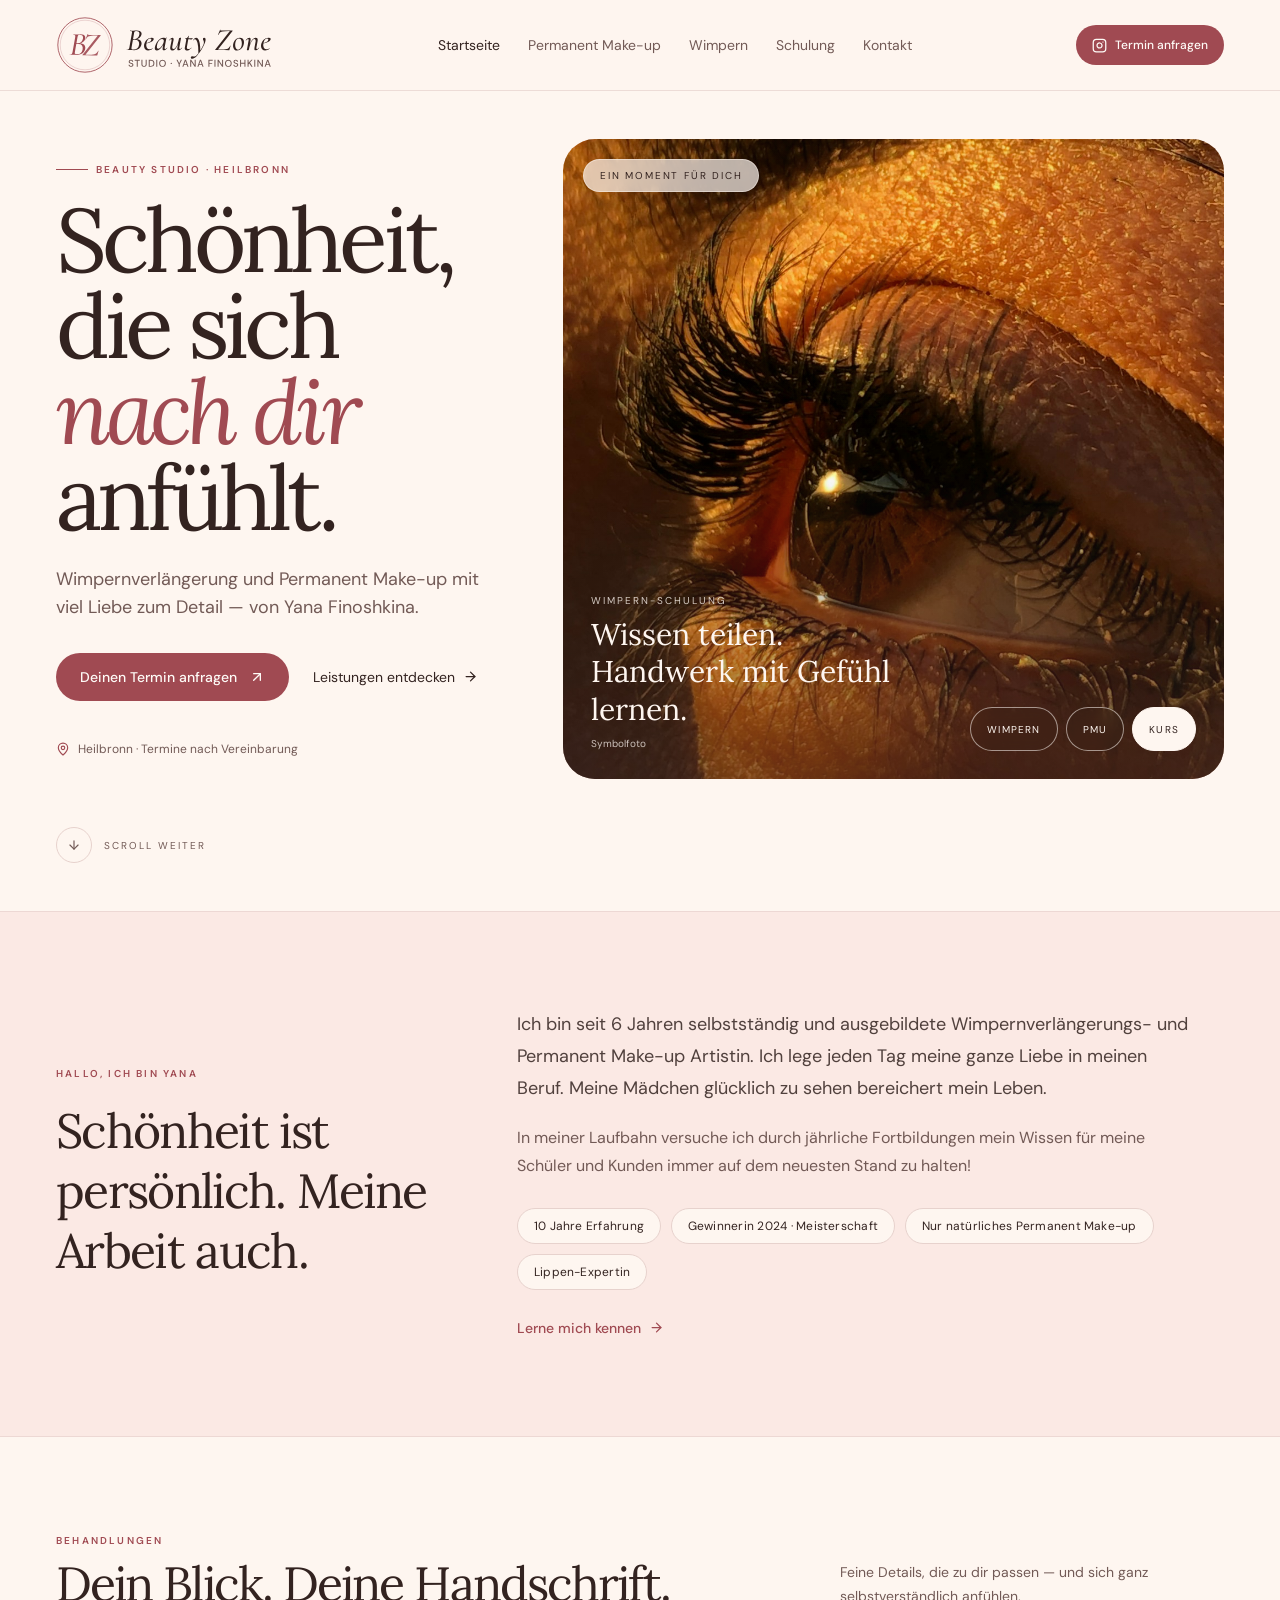
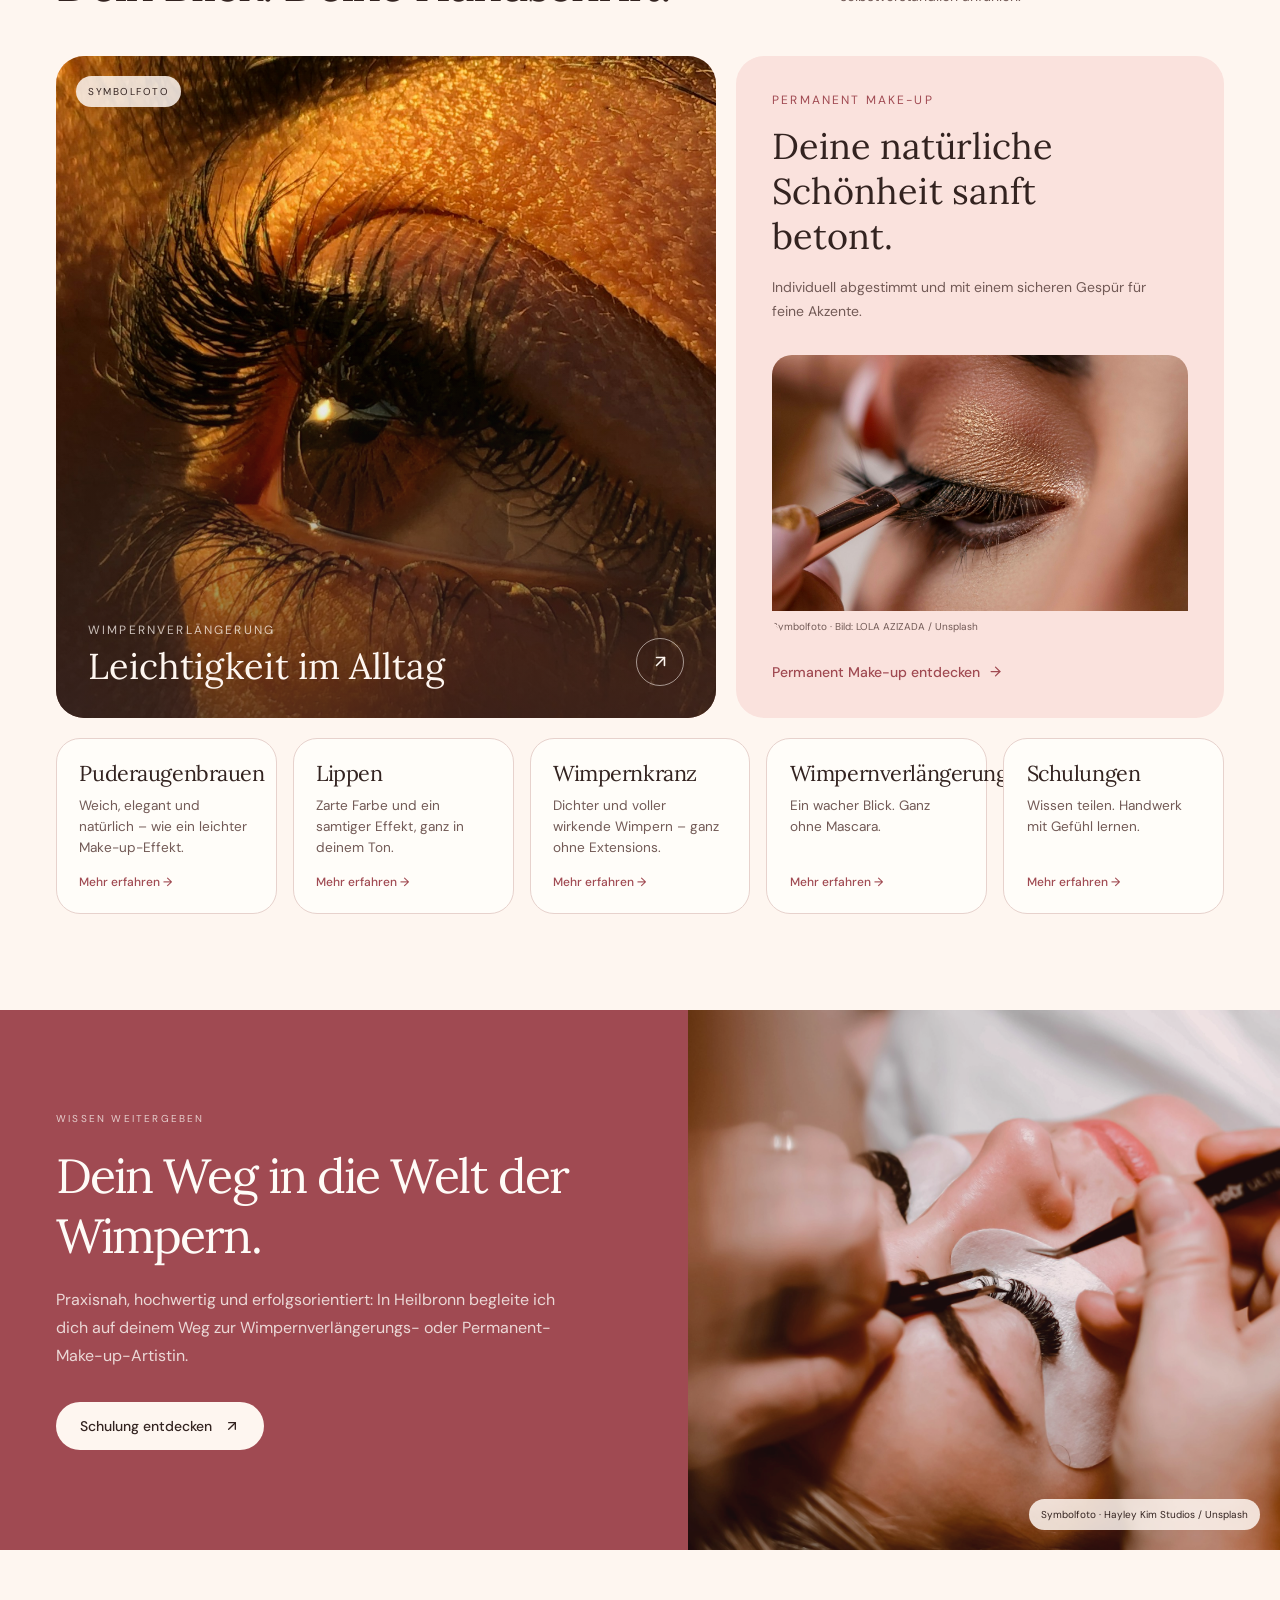
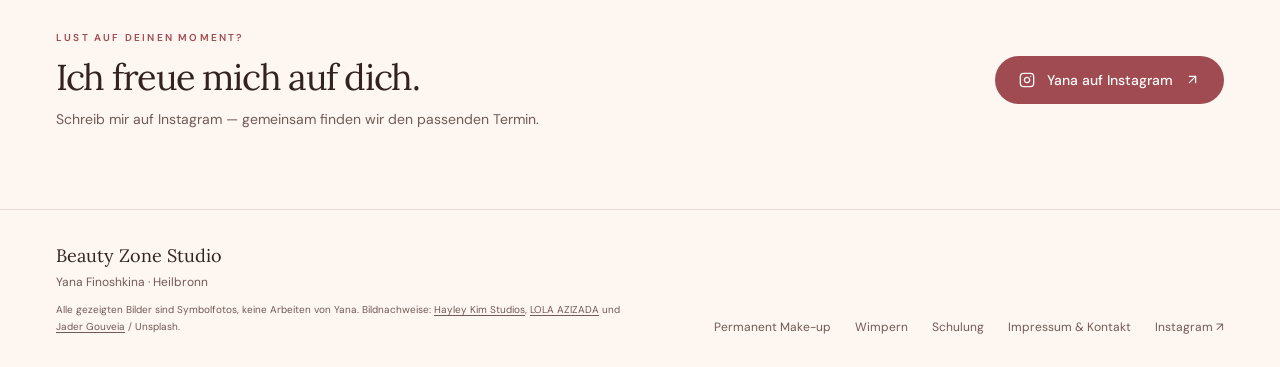
==== index.html @ f4b95d82 "Add files via upload" ====
<!doctype html>
<html lang="de">
<head>
<meta charset="utf-8">
<meta name="viewport" content="width=device-width, initial-scale=1.0">
<title>Beauty Zone Studio · Yana Finoshkina</title>
<meta name="description" content="Permanent Make-up (Puderaugenbrauen, Lippen), Wimpernverlängerung und praxisnahe Schulungen bei Yana Finoshkina in Heilbronn.">
<meta name="theme-color" content="#fef6f0">
<meta property="og:type" content="website">
<meta property="og:title" content="Beauty Zone Studio">
<meta property="og:description" content="Wimpernverlängerung, Permanent Make-up und Schulungen bei Yana Finoshkina in Heilbronn.">
<meta property="og:site_name" content="Beauty Zone Studio">
<meta property="og:locale" content="de_DE">
<meta name="twitter:card" content="summary_large_image">
<link rel="icon" type="image/svg+xml" href="favicon.svg">
<link rel="preload" as="image" href="assets/img/photo-1589710751893-f9a6770ad71b-w1500.jpg">
<link rel="stylesheet" href="assets/index-KQtdbGjK.css">
<link rel="stylesheet" href="assets/custom.css">
</head>
<body>
<header class="relative z-20 border-b border-border/70 bg-background/95"><div class="mx-auto flex max-w-[1440px] flex-wrap items-center justify-between gap-x-8 gap-y-3 px-5 py-4 md:px-10 lg:px-14"><a href="index.html" class="flex items-center" aria-label="Beauty Zone Studio – Startseite"><img src="assets/logo.svg" alt="Beauty Zone Studio – Yana Finoshkina" class="bz-logo" width="204" height="58"></a><nav aria-label="Hauptnavigation" class="order-3 flex w-full items-center gap-5 overflow-x-auto pb-1 text-[12px] text-muted-foreground sm:order-none sm:w-auto sm:pb-0 md:gap-7 md:text-sm"><a href="index.html" class="whitespace-nowrap text-foreground">Startseite</a><a href="permanent-make-up.html" class="whitespace-nowrap transition-colors hover:text-primary">Permanent Make-up</a><a href="wimpern.html" class="whitespace-nowrap transition-colors hover:text-primary">Wimpern</a><a href="wimpernverlangerung-schulung.html" class="whitespace-nowrap transition-colors hover:text-primary">Schulung</a><a href="impressum.html" class="whitespace-nowrap transition-colors hover:text-primary">Kontakt</a></nav><a href="https://www.instagram.com/yana_finoshkina/" target="_blank" rel="noreferrer" class="inline-flex min-h-10 items-center gap-2 rounded-full bg-primary px-4 text-xs font-medium text-primary-foreground transition hover:-translate-y-0.5 hover:shadow-md"><svg xmlns="http://www.w3.org/2000/svg" width="15" height="15" viewBox="0 0 24 24" fill="none" stroke="currentColor" stroke-width="2" stroke-linecap="round" stroke-linejoin="round" class="lucide lucide-instagram" aria-hidden="true"><rect width="20" height="20" x="2" y="2" rx="5" ry="5"></rect><path d="M16 11.37A4 4 0 1 1 12.63 8 4 4 0 0 1 16 11.37z"></path><line x1="17.5" x2="17.51" y1="6.5" y2="6.5"></line></svg> Termin anfragen</a></div></header><main><section class="mx-auto grid max-w-[1440px] gap-8 px-5 pb-12 pt-8 md:px-10 md:pb-16 md:pt-12 lg:min-h-[min(790px,calc(100svh-88px))] lg:grid-cols-[0.82fr_1.18fr] lg:items-center lg:gap-12 lg:px-14 lg:py-12"><div class="order-2 flex flex-col items-start lg:order-1"><p class="mb-5 flex items-center gap-2 text-[10px] font-semibold uppercase tracking-[0.22em] text-primary"><span class="h-px w-8 bg-primary"></span> Beauty Studio · Heilbronn</p><h1 class="max-w-[650px] font-serif text-[clamp(3.1rem,7vw,6.5rem)] leading-[0.96] tracking-[-0.055em]">Schönheit, die sich <em class="font-normal text-primary">nach dir</em> anfühlt.</h1><p class="mt-6 max-w-md text-base leading-7 text-muted-foreground md:text-lg">Wimpernverlängerung und Permanent Make-up mit viel Liebe zum Detail — von Yana Finoshkina.</p><div class="mt-8 flex flex-wrap items-center gap-3"><a href="https://www.instagram.com/yana_finoshkina/" target="_blank" rel="noreferrer" class="group inline-flex min-h-12 items-center gap-3 rounded-full bg-primary px-6 text-sm font-medium text-primary-foreground transition hover:-translate-y-0.5 hover:shadow-md active:scale-[0.98]">Deinen Termin anfragen <svg xmlns="http://www.w3.org/2000/svg" width="16" height="16" viewBox="0 0 24 24" fill="none" stroke="currentColor" stroke-width="2" stroke-linecap="round" stroke-linejoin="round" class="lucide lucide-arrow-up-right" aria-hidden="true"><path d="M7 7h10v10"></path><path d="M7 17 17 7"></path></svg></a><a href="wimpern.html" class="inline-flex min-h-12 items-center gap-2 px-3 text-sm transition hover:text-primary">Leistungen entdecken <svg xmlns="http://www.w3.org/2000/svg" width="15" height="15" viewBox="0 0 24 24" fill="none" stroke="currentColor" stroke-width="2" stroke-linecap="round" stroke-linejoin="round" class="lucide lucide-arrow-right" aria-hidden="true"><path d="M5 12h14"></path><path d="m12 5 7 7-7 7"></path></svg></a></div><div class="mt-10 flex items-center gap-2 text-xs text-muted-foreground"><svg xmlns="http://www.w3.org/2000/svg" width="14" height="14" viewBox="0 0 24 24" fill="none" stroke="currentColor" stroke-width="2" stroke-linecap="round" stroke-linejoin="round" class="lucide lucide-map-pin text-primary" aria-hidden="true"><path d="M20 10c0 4.993-5.539 10.193-7.399 11.799a1 1 0 0 1-1.202 0C9.539 20.193 4 14.993 4 10a8 8 0 0 1 16 0"></path><circle cx="12" cy="10" r="3"></circle></svg> Heilbronn · Termine nach Vereinbarung</div></div><div class="relative order-1 min-h-[420px] overflow-hidden rounded-[2rem] bg-secondary md:min-h-[560px] lg:order-2 lg:min-h-[640px]"><img src="assets/img/photo-1589710751893-f9a6770ad71b-w1500.jpg" alt="Wimpernverlängerung in Behandlung, Symbolfoto" class="absolute inset-0 h-full w-full object-cover transition-all duration-700 scale-100 opacity-100"><img src="assets/img/photo-1709477542149-f4e0e21d590b-w1500.jpg" alt="Kosmetische Behandlung am Auge, Symbolfoto" class="absolute inset-0 h-full w-full object-cover transition-all duration-700 scale-[1.04] opacity-0"><img src="assets/img/photo-1715195060250-b321e5cd5171-w1200.jpg" alt="Nahaufnahme langer Wimpern, Symbolfoto" class="absolute inset-0 h-full w-full object-cover transition-all duration-700 scale-[1.04] opacity-0"><div class="absolute inset-0 bg-gradient-to-t from-foreground/55 via-transparent to-foreground/5"></div><div class="absolute left-5 top-5 rounded-full border border-background/45 bg-background/70 px-4 py-2 text-[10px] uppercase tracking-[0.18em] text-foreground backdrop-blur-sm">Ein Moment für dich</div><div class="absolute inset-x-5 bottom-5 flex flex-col gap-5 md:inset-x-7 md:bottom-7 md:flex-row md:items-end md:justify-between"><div class="text-background"><p class="text-[10px] uppercase tracking-[0.2em] text-background/80">Wimpernverlängerung</p><p class="mt-2 max-w-xs font-serif text-2xl leading-tight md:text-3xl">Ein wacher Blick. Ganz ohne Mascara.</p><p class="mt-2 text-[10px] text-background/75">Symbolfoto</p></div><div class="flex gap-2" aria-label="Behandlung wählen"><button type="button" aria-label="Wimpernverlängerung anzeigen" aria-pressed="true" class="min-h-11 rounded-full border px-4 text-[10px] uppercase tracking-[0.12em] transition-all border-background bg-background text-foreground">Wimpern</button><button type="button" aria-label="Permanent Make-up anzeigen" aria-pressed="false" class="min-h-11 rounded-full border px-4 text-[10px] uppercase tracking-[0.12em] transition-all border-background/55 bg-foreground/15 text-background backdrop-blur-sm hover:bg-foreground/30">PMU</button><button type="button" aria-label="Wimpern-Schulung anzeigen" aria-pressed="false" class="min-h-11 rounded-full border px-4 text-[10px] uppercase tracking-[0.12em] transition-all border-background/55 bg-foreground/15 text-background backdrop-blur-sm hover:bg-foreground/30">Kurs</button></div></div></div><a href="#yana-story" class="order-3 hidden items-center gap-3 text-[10px] uppercase tracking-[0.2em] text-muted-foreground transition hover:text-primary lg:flex"><span class="grid size-9 place-items-center rounded-full border border-border"><svg xmlns="http://www.w3.org/2000/svg" width="14" height="14" viewBox="0 0 24 24" fill="none" stroke="currentColor" stroke-width="2" stroke-linecap="round" stroke-linejoin="round" class="lucide lucide-arrow-down" aria-hidden="true"><path d="M12 5v14"></path><path d="m19 12-7 7-7-7"></path></svg></span> Scroll weiter</a></section><section id="yana-story" class="scroll-mt-8 border-y border-border/70 bg-secondary/60"><div class="mx-auto grid max-w-[1440px] gap-8 px-5 py-16 md:px-10 md:py-24 lg:grid-cols-[0.7fr_1.3fr] lg:items-center lg:gap-20 lg:px-14"><div><p class="text-[10px] font-semibold uppercase tracking-[0.22em] text-primary">Hallo, ich bin Yana</p><h2 class="mt-5 max-w-lg font-serif text-4xl leading-tight tracking-[-0.035em] md:text-5xl">Schönheit ist persönlich. Meine Arbeit auch.</h2></div><div class="max-w-2xl"><p class="text-lg leading-8 text-foreground/85">Ich bin seit 6 Jahren selbstständig und ausgebildete Wimpernverlängerungs- und Permanent Make-up Artistin. Ich lege jeden Tag meine ganze Liebe in meinen Beruf. Meine Mädchen glücklich zu sehen bereichert mein Leben.</p><p class="mt-5 leading-7 text-muted-foreground">In meiner Laufbahn versuche ich durch jährliche Fortbildungen mein Wissen für meine Schüler und Kunden immer auf dem neuesten Stand zu halten!</p><ul class="bz-chips"><li>10 Jahre Erfahrung</li><li>Gewinnerin 2024 · Meisterschaft</li><li>Nur natürliches Permanent Make-up</li><li>Lippen-Expertin</li></ul><a href="impressum.html" class="mt-7 inline-flex items-center gap-2 text-sm font-medium text-primary hover:gap-3">Lerne mich kennen <svg xmlns="http://www.w3.org/2000/svg" width="15" height="15" viewBox="0 0 24 24" fill="none" stroke="currentColor" stroke-width="2" stroke-linecap="round" stroke-linejoin="round" class="lucide lucide-arrow-right" aria-hidden="true"><path d="M5 12h14"></path><path d="m12 5 7 7-7 7"></path></svg></a></div></div></section><section class="mx-auto max-w-[1440px] px-5 py-16 md:px-10 md:py-24 lg:px-14"><div class="mb-9 flex flex-col gap-3 md:mb-12 md:flex-row md:items-end md:justify-between"><div><p class="text-[10px] font-semibold uppercase tracking-[0.22em] text-primary">Behandlungen</p><h2 class="mt-3 font-serif text-4xl tracking-[-0.04em] md:text-5xl">Dein Blick. Deine Handschrift.</h2></div><p class="max-w-sm text-sm leading-6 text-muted-foreground">Feine Details, die zu dir passen — und sich ganz selbstverständlich anfühlen.</p></div><div class="grid gap-5 md:grid-cols-[1.15fr_0.85fr]"><a href="wimpern.html" class="group relative min-h-[400px] overflow-hidden rounded-[1.75rem] bg-secondary md:min-h-[520px]"><img src="assets/img/photo-1715195060250-b321e5cd5171-w1200.jpg" alt="Nahaufnahme eines Auges mit langen Wimpern, Symbolfoto" class="absolute inset-0 h-full w-full object-cover transition duration-700 group-hover:scale-[1.04]"><div class="absolute inset-0 bg-gradient-to-t from-foreground/70 via-foreground/5 to-transparent"></div><span class="absolute left-5 top-5 rounded-full bg-background/85 px-3 py-2 text-[10px] uppercase tracking-[0.15em] text-foreground">Symbolfoto</span><div class="absolute inset-x-6 bottom-6 flex items-end justify-between text-background md:inset-x-8 md:bottom-8"><div><p class="text-xs uppercase tracking-[0.18em] text-background/75">Wimpernverlängerung</p><h3 class="mt-2 font-serif text-3xl md:text-4xl">Leichtigkeit im Alltag</h3></div><span class="grid size-12 place-items-center rounded-full border border-background/55 transition group-hover:bg-background group-hover:text-foreground"><svg xmlns="http://www.w3.org/2000/svg" width="19" height="19" viewBox="0 0 24 24" fill="none" stroke="currentColor" stroke-width="2" stroke-linecap="round" stroke-linejoin="round" class="lucide lucide-arrow-up-right" aria-hidden="true"><path d="M7 7h10v10"></path><path d="M7 17 17 7"></path></svg></span></div></a><div class="flex flex-col justify-between rounded-[1.75rem] bg-secondary p-7 md:p-9"><div><p class="text-xs uppercase tracking-[0.18em] text-primary">Permanent Make-up</p><h3 class="mt-4 max-w-sm font-serif text-3xl leading-tight md:text-4xl">Deine natürliche Schönheit sanft betont.</h3><p class="mt-4 max-w-sm text-sm leading-6 text-muted-foreground">Individuell abgestimmt und mit einem sicheren Gespür für feine Akzente.</p></div><div class="mt-8 overflow-hidden rounded-[1.25rem]"><img src="assets/img/photo-1709477542149-f4e0e21d590b-w1500.jpg" alt="Kosmetische Behandlung am Auge, Symbolfoto" class="h-52 w-full object-cover transition duration-500 hover:scale-[1.03] md:h-64"><p class="mt-2 text-[10px] text-muted-foreground">Symbolfoto · Bild: LOLA AZIZADA / Unsplash</p></div><a href="permanent-make-up.html" class="mt-7 inline-flex items-center gap-2 text-sm font-medium text-primary hover:gap-3">Permanent Make-up entdecken <svg xmlns="http://www.w3.org/2000/svg" width="15" height="15" viewBox="0 0 24 24" fill="none" stroke="currentColor" stroke-width="2" stroke-linecap="round" stroke-linejoin="round" class="lucide lucide-arrow-right" aria-hidden="true"><path d="M5 12h14"></path><path d="m12 5 7 7-7 7"></path></svg></a></div></div><div class="bz-svc"><a href="permanent-make-up.html#puderaugenbrauen"><h3>Puderaugenbrauen</h3><p>Weich, elegant und natürlich – wie ein leichter Make-up-Effekt.</p><span class="more">Mehr erfahren →</span></a><a href="permanent-make-up.html#lippen"><h3>Lippen</h3><p>Zarte Farbe und ein samtiger Effekt, ganz in deinem Ton.</p><span class="more">Mehr erfahren →</span></a><a href="permanent-make-up.html#wimpernkranz"><h3>Wimpernkranz</h3><p>Dichter und voller wirkende Wimpern – ganz ohne Extensions.</p><span class="more">Mehr erfahren →</span></a><a href="wimpern.html"><h3>Wimpernverlängerung</h3><p>Ein wacher Blick. Ganz ohne Mascara.</p><span class="more">Mehr erfahren →</span></a><a href="wimpernverlangerung-schulung.html"><h3>Schulungen</h3><p>Wissen teilen. Handwerk mit Gefühl lernen.</p><span class="more">Mehr erfahren →</span></a></div></section><section class="overflow-hidden bg-primary text-primary-foreground"><div class="mx-auto grid max-w-[1440px] lg:grid-cols-[1fr_0.86fr]"><div class="flex flex-col items-start justify-center px-5 py-16 md:px-10 md:py-20 lg:px-14"><p class="text-[10px] uppercase tracking-[0.22em] text-primary-foreground/75">Wissen weitergeben</p><h2 class="mt-5 max-w-xl font-serif text-4xl leading-tight tracking-[-0.04em] md:text-5xl">Dein Weg in die Welt der Wimpern.</h2><p class="mt-5 max-w-lg leading-7 text-primary-foreground/80">Praxisnah, hochwertig und erfolgsorientiert: In Heilbronn begleite ich dich auf deinem Weg zur Wimpernverlängerungs- oder Permanent-Make-up-Artistin.</p><a href="wimpernverlangerung-schulung.html" class="mt-8 inline-flex min-h-12 items-center gap-3 rounded-full bg-background px-6 text-sm font-medium text-foreground transition hover:-translate-y-0.5 hover:shadow-md">Schulung entdecken <svg xmlns="http://www.w3.org/2000/svg" width="16" height="16" viewBox="0 0 24 24" fill="none" stroke="currentColor" stroke-width="2" stroke-linecap="round" stroke-linejoin="round" class="lucide lucide-arrow-up-right" aria-hidden="true"><path d="M7 7h10v10"></path><path d="M7 17 17 7"></path></svg></a></div><div class="relative min-h-[330px] overflow-hidden lg:min-h-[540px]"><img src="assets/img/photo-1589710751893-f9a6770ad71b-w1500.jpg" alt="Wimpernverlängerung in Arbeit, Symbolfoto" class="absolute inset-0 h-full w-full object-cover object-[50%_45%]"><div class="absolute inset-0 bg-primary/15"></div><span class="absolute bottom-5 right-5 rounded-full bg-background/85 px-3 py-2 text-[10px] text-foreground">Symbolfoto · Hayley Kim Studios / Unsplash</span></div></div></section><section class="mx-auto flex max-w-[1440px] flex-col items-start justify-between gap-7 px-5 py-16 md:flex-row md:items-center md:px-10 md:py-20 lg:px-14"><div><p class="text-[10px] font-semibold uppercase tracking-[0.22em] text-primary">Lust auf deinen Moment?</p><h2 class="mt-3 font-serif text-3xl tracking-[-0.035em] md:text-4xl">Ich freue mich auf dich.</h2><p class="mt-3 text-sm text-muted-foreground">Schreib mir auf Instagram — gemeinsam finden wir den passenden Termin.</p></div><a href="https://www.instagram.com/yana_finoshkina/" target="_blank" rel="noreferrer" class="inline-flex min-h-12 items-center gap-3 rounded-full bg-primary px-6 text-sm font-medium text-primary-foreground transition hover:-translate-y-0.5 hover:shadow-md"><svg xmlns="http://www.w3.org/2000/svg" width="16" height="16" viewBox="0 0 24 24" fill="none" stroke="currentColor" stroke-width="2" stroke-linecap="round" stroke-linejoin="round" class="lucide lucide-instagram" aria-hidden="true"><rect width="20" height="20" x="2" y="2" rx="5" ry="5"></rect><path d="M16 11.37A4 4 0 1 1 12.63 8 4 4 0 0 1 16 11.37z"></path><line x1="17.5" x2="17.51" y1="6.5" y2="6.5"></line></svg> Yana auf Instagram <svg xmlns="http://www.w3.org/2000/svg" width="15" height="15" viewBox="0 0 24 24" fill="none" stroke="currentColor" stroke-width="2" stroke-linecap="round" stroke-linejoin="round" class="lucide lucide-arrow-up-right" aria-hidden="true"><path d="M7 7h10v10"></path><path d="M7 17 17 7"></path></svg></a></section></main><footer class="border-t border-border/70 bg-background"><div class="mx-auto flex max-w-[1440px] flex-col gap-6 px-5 py-8 text-xs text-muted-foreground md:flex-row md:items-end md:justify-between md:px-10 lg:px-14"><div><p class="font-serif text-lg text-foreground">Beauty Zone Studio</p><p class="mt-1">Yana Finoshkina · Heilbronn</p><p class="mt-3 max-w-xl text-[10px] leading-relaxed">Alle gezeigten Bilder sind Symbolfotos, keine Arbeiten von Yana. Bildnachweise: <a class="underline underline-offset-2 hover:text-primary" href="https://unsplash.com/@hayleykimstudios" target="_blank" rel="noreferrer">Hayley Kim Studios</a>, <a class="underline underline-offset-2 hover:text-primary" href="https://unsplash.com/@kalpa_mahagamage" target="_blank" rel="noreferrer">LOLA AZIZADA</a> und <a class="underline underline-offset-2 hover:text-primary" href="https://unsplash.com/@gouveiaaa" target="_blank" rel="noreferrer">Jader Gouveia</a> / Unsplash.</p></div><div class="flex flex-wrap gap-x-6 gap-y-2"><a href="permanent-make-up.html" class="hover:text-primary">Permanent Make-up</a><a href="wimpern.html" class="hover:text-primary">Wimpern</a><a href="wimpernverlangerung-schulung.html" class="hover:text-primary">Schulung</a><a href="impressum.html" class="hover:text-primary">Impressum &amp; Kontakt</a><a href="https://www.instagram.com/yana_finoshkina/" target="_blank" rel="noreferrer" class="hover:text-primary">Instagram ↗</a></div></div></footer>
<script>
(function () {
  var data = [
    { t: 'Wimpernverlängerung', c: 'Ein wacher Blick. Ganz ohne Mascara.' },
    { t: 'Permanent Make-up', c: 'Deine natürliche Ausstrahlung, fein unterstrichen.' },
    { t: 'Wimpern-Schulung', c: 'Wissen teilen. Handwerk mit Gefühl lernen.' }
  ];
  var group = document.querySelector('div[aria-label="Behandlung wählen"]');
  if (!group) return;
  var hero = group.closest('.relative');
  var imgs = hero.querySelectorAll('img');
  var texts = group.parentNode.querySelector('.text-background').children;
  var btns = group.querySelectorAll('button');
  var BASE = 'min-h-11 rounded-full border px-4 text-[10px] uppercase tracking-[0.12em] transition-all ';
  var ON = 'border-background bg-background text-foreground';
  var OFF = 'border-background/55 bg-foreground/15 text-background backdrop-blur-sm hover:bg-foreground/30';
  var cur = -1;
  function set(n) {
    if (n === cur) return; cur = n;
    imgs.forEach(function (img, i) {
      var on = i === n;
      img.className = 'absolute inset-0 h-full w-full object-cover transition-all duration-700 ' + (on ? 'scale-100 opacity-100' : 'scale-[1.04] opacity-0');
    });
    texts[0].textContent = data[n].t;
    texts[1].textContent = data[n].c;
    btns.forEach(function (b, i) {
      b.setAttribute('aria-pressed', i === n ? 'true' : 'false');
      b.className = BASE + (i === n ? ON : OFF);
    });
  }
  btns.forEach(function (b, i) { b.addEventListener('click', function () { set(i); }); });
  var story = document.getElementById('yana-story');
  if (story && 'IntersectionObserver' in window) {
    new IntersectionObserver(function (entries) {
      var e = entries[0];
      if (e.isIntersecting) set(2);
      else if (e.boundingClientRect.top > 0) set(0);
    }, { rootMargin: '-30% 0px -50% 0px', threshold: 0 }).observe(story);
  }
})();
</script>
</body>
</html>
---- assets/index-KQtdbGjK.css ----
@import "https://fonts.googleapis.com/css2?family=DM+Sans:ital,opsz,wght@0,9..40,100..1000;1,9..40,100..1000&family=Lora:ital,wght@0,400..700;1,400..700&family=IBM+Plex+Mono:ital,wght@0,100..700;1,100..700&display=swap";@layer components;@layer properties{@supports (((-webkit-hyphens:none)) and (not (margin-trim:inline))) or ((-moz-orient:inline) and (not (color:rgb(from red r g b)))){*,:before,:after,::backdrop{--tw-translate-x:0;--tw-translate-y:0;--tw-translate-z:0;--tw-scale-x:1;--tw-scale-y:1;--tw-scale-z:1;--tw-rotate-x:initial;--tw-rotate-y:initial;--tw-rotate-z:initial;--tw-skew-x:initial;--tw-skew-y:initial;--tw-space-y-reverse:0;--tw-border-style:solid;--tw-gradient-position:initial;--tw-gradient-from:#0000;--tw-gradient-via:#0000;--tw-gradient-to:#0000;--tw-gradient-stops:initial;--tw-gradient-via-stops:initial;--tw-gradient-from-position:0%;--tw-gradient-via-position:50%;--tw-gradient-to-position:100%;--tw-leading:initial;--tw-font-weight:initial;--tw-tracking:initial;--tw-shadow:0 0 #0000;--tw-shadow-color:initial;--tw-shadow-alpha:100%;--tw-inset-shadow:0 0 #0000;--tw-inset-shadow-color:initial;--tw-inset-shadow-alpha:100%;--tw-ring-color:initial;--tw-ring-shadow:0 0 #0000;--tw-inset-ring-color:initial;--tw-inset-ring-shadow:0 0 #0000;--tw-ring-inset:initial;--tw-ring-offset-width:0px;--tw-ring-offset-color:#fff;--tw-ring-offset-shadow:0 0 #0000;--tw-outline-style:solid;--tw-blur:initial;--tw-brightness:initial;--tw-contrast:initial;--tw-grayscale:initial;--tw-hue-rotate:initial;--tw-invert:initial;--tw-opacity:initial;--tw-saturate:initial;--tw-sepia:initial;--tw-drop-shadow:initial;--tw-drop-shadow-color:initial;--tw-drop-shadow-alpha:100%;--tw-drop-shadow-size:initial;--tw-backdrop-blur:initial;--tw-backdrop-brightness:initial;--tw-backdrop-contrast:initial;--tw-backdrop-grayscale:initial;--tw-backdrop-hue-rotate:initial;--tw-backdrop-invert:initial;--tw-backdrop-opacity:initial;--tw-backdrop-saturate:initial;--tw-backdrop-sepia:initial;--tw-duration:initial;--tw-ease:initial;--tw-animation-delay:0s;--tw-animation-direction:normal;--tw-animation-duration:initial;--tw-animation-fill-mode:none;--tw-animation-iteration-count:1;--tw-enter-blur:0;--tw-enter-opacity:1;--tw-enter-rotate:0;--tw-enter-scale:1;--tw-enter-translate-x:0;--tw-enter-translate-y:0;--tw-exit-blur:0;--tw-exit-opacity:1;--tw-exit-rotate:0;--tw-exit-scale:1;--tw-exit-translate-x:0;--tw-exit-translate-y:0}}}@layer theme{:root,:host{--font-sans:var(--font-sans);--font-serif:var(--font-serif);--font-mono:var(--font-mono);--color-black:#000;--color-white:#fff;--spacing:.25rem;--container-xs:20rem;--container-sm:24rem;--container-md:28rem;--container-lg:32rem;--container-xl:36rem;--container-2xl:42rem;--text-xs:.75rem;--text-xs--line-height:calc(1/.75);--text-sm:.875rem;--text-sm--line-height:calc(1.25/.875);--text-base:1rem;--text-base--line-height:calc(1.5/1);--text-lg:1.125rem;--text-lg--line-height:calc(1.75/1.125);--text-2xl:1.5rem;--text-2xl--line-height:calc(2/1.5);--text-3xl:1.875rem;--text-3xl--line-height:calc(2.25/1.875);--text-4xl:2.25rem;--text-4xl--line-height:calc(2.5/2.25);--text-5xl:3rem;--text-5xl--line-height:1;--text-7xl:4.5rem;--text-7xl--line-height:1;--font-weight-normal:400;--font-weight-medium:500;--font-weight-semibold:600;--font-weight-bold:700;--tracking-tight:-.025em;--tracking-wider:.05em;--leading-tight:1.25;--leading-relaxed:1.625;--radius-xs:.125rem;--shadow-sm:var(--shadow-sm);--shadow-md:var(--shadow-md);--shadow-lg:var(--shadow-lg);--ease-out:cubic-bezier(0,0,.2,1);--ease-in-out:cubic-bezier(.4,0,.2,1);--blur-sm:8px;--default-transition-duration:.15s;--default-transition-timing-function:cubic-bezier(.4,0,.2,1);--default-font-family:var(--font-sans);--default-mono-font-family:var(--font-mono);--color-background:var(--background);--color-foreground:var(--foreground);--color-border:var(--border)}}@layer base{*,:after,:before,::backdrop{box-sizing:border-box;border:0 solid;margin:0;padding:0}::file-selector-button{box-sizing:border-box;border:0 solid;margin:0;padding:0}html,:host{-webkit-text-size-adjust:100%;tab-size:4;line-height:1.5;font-family:var(--default-font-family,ui-sans-serif,system-ui,sans-serif,"Apple Color Emoji","Segoe UI Emoji","Segoe UI Symbol","Noto Color Emoji");font-feature-settings:var(--default-font-feature-settings,normal);font-variation-settings:var(--default-font-variation-settings,normal);-webkit-tap-highlight-color:transparent}hr{height:0;color:inherit;border-top-width:1px}abbr:where([title]){-webkit-text-decoration:underline dotted;text-decoration:underline dotted}h1,h2,h3,h4,h5,h6{font-size:inherit;font-weight:inherit}a{color:inherit;-webkit-text-decoration:inherit;-webkit-text-decoration:inherit;-webkit-text-decoration:inherit;-webkit-text-decoration:inherit;text-decoration:inherit}b,strong{font-weight:bolder}code,kbd,samp,pre{font-family:var(--default-mono-font-family,ui-monospace,SFMono-Regular,Menlo,Monaco,Consolas,"Liberation Mono","Courier New",monospace);font-feature-settings:var(--default-mono-font-feature-settings,normal);font-variation-settings:var(--default-mono-font-variation-settings,normal);font-size:1em}small{font-size:80%}sub,sup{vertical-align:baseline;font-size:75%;line-height:0;position:relative}sub{bottom:-.25em}sup{top:-.5em}table{text-indent:0;border-color:inherit;border-collapse:collapse}:-moz-focusring{outline:auto}progress{vertical-align:baseline}summary{display:list-item}ol,ul,menu{list-style:none}img,svg,video,canvas,audio,iframe,embed,object{vertical-align:middle;display:block}img,video{max-width:100%;height:auto}button,input,select,optgroup,textarea{font:inherit;font-feature-settings:inherit;font-variation-settings:inherit;letter-spacing:inherit;color:inherit;opacity:1;background-color:#0000;border-radius:0}::file-selector-button{font:inherit;font-feature-settings:inherit;font-variation-settings:inherit;letter-spacing:inherit;color:inherit;opacity:1;background-color:#0000;border-radius:0}:where(select:is([multiple],[size])) optgroup{font-weight:bolder}:where(select:is([multiple],[size])) optgroup option{padding-inline-start:20px}::file-selector-button{margin-inline-end:4px}::placeholder{opacity:1}@supports (not ((-webkit-appearance:-apple-pay-button))) or (contain-intrinsic-size:1px){::placeholder{color:currentColor}@supports (color:color-mix(in lab, red, red)){::placeholder{color:color-mix(in oklab,currentcolor 50%,transparent)}}}textarea{resize:vertical}::-webkit-search-decoration{-webkit-appearance:none}::-webkit-date-and-time-value{min-height:1lh;text-align:inherit}::-webkit-datetime-edit{display:inline-flex}::-webkit-datetime-edit-fields-wrapper{padding:0}::-webkit-datetime-edit{padding-block:0}::-webkit-datetime-edit-year-field{padding-block:0}::-webkit-datetime-edit-month-field{padding-block:0}::-webkit-datetime-edit-day-field{padding-block:0}::-webkit-datetime-edit-hour-field{padding-block:0}::-webkit-datetime-edit-minute-field{padding-block:0}::-webkit-datetime-edit-second-field{padding-block:0}::-webkit-datetime-edit-millisecond-field{padding-block:0}::-webkit-datetime-edit-meridiem-field{padding-block:0}::-webkit-calendar-picker-indicator{line-height:1}:-moz-ui-invalid{box-shadow:none}button,input:where([type=button],[type=reset],[type=submit]){appearance:button}::file-selector-button{appearance:button}::-webkit-inner-spin-button{height:auto}::-webkit-outer-spin-button{height:auto}[hidden]:where(:not([hidden=until-found])){display:none!important}*{border-color:var(--color-border)}html{scroll-behavior:smooth;height:100%}#root{flex-direction:column;min-height:100dvh;display:flex}body{background-color:var(--color-background);min-height:100dvh;color:var(--color-foreground);font-family:var(--font-sans);-webkit-font-smoothing:antialiased;-moz-osx-font-smoothing:grayscale}}@layer utilities{.\@container\/card-header{container:card-header/inline-size}.collapse{visibility:collapse}.invisible{visibility:hidden}.visible{visibility:visible}.sr-only{clip-path:inset(50%);white-space:nowrap;border-width:0;width:1px;height:1px;margin:-1px;padding:0;position:absolute;overflow:hidden}.absolute{position:absolute}.fixed{position:fixed}.relative{position:relative}.static{position:static}.sticky{position:sticky}.inset-0{inset:calc(var(--spacing)*0)}.inset-x-0{inset-inline:calc(var(--spacing)*0)}.inset-x-5{inset-inline:calc(var(--spacing)*5)}.inset-x-6{inset-inline:calc(var(--spacing)*6)}.inset-y-0{inset-block:calc(var(--spacing)*0)}.top-0{top:calc(var(--spacing)*0)}.top-4{top:calc(var(--spacing)*4)}.top-5{top:calc(var(--spacing)*5)}.right-0{right:calc(var(--spacing)*0)}.right-4{right:calc(var(--spacing)*4)}.right-5{right:calc(var(--spacing)*5)}.bottom-0{bottom:calc(var(--spacing)*0)}.bottom-5{bottom:calc(var(--spacing)*5)}.bottom-6{bottom:calc(var(--spacing)*6)}.left-0{left:calc(var(--spacing)*0)}.left-5{left:calc(var(--spacing)*5)}.z-20{z-index:20}.z-30{z-index:30}.z-50{z-index:50}.order-1{order:1}.order-2{order:2}.order-3{order:3}.col-start-2{grid-column-start:2}.row-span-2{grid-row:span 2/span 2}.row-start-1{grid-row-start:1}.mx-auto{margin-inline:auto}.mt-0\.5{margin-top:calc(var(--spacing)*.5)}.mt-1{margin-top:calc(var(--spacing)*1)}.mt-2{margin-top:calc(var(--spacing)*2)}.mt-3{margin-top:calc(var(--spacing)*3)}.mt-4{margin-top:calc(var(--spacing)*4)}.mt-5{margin-top:calc(var(--spacing)*5)}.mt-6{margin-top:calc(var(--spacing)*6)}.mt-7{margin-top:calc(var(--spacing)*7)}.mt-8{margin-top:calc(var(--spacing)*8)}.mt-10{margin-top:calc(var(--spacing)*10)}.mt-auto{margin-top:auto}.mb-5{margin-bottom:calc(var(--spacing)*5)}.mb-9{margin-bottom:calc(var(--spacing)*9)}.-ml-2{margin-left:calc(var(--spacing)*-2)}.block{display:block}.flex{display:flex}.grid{display:grid}.hidden{display:none}.inline{display:inline}.inline-flex{display:inline-flex}.aspect-square{aspect-ratio:1}.size-2\.5{width:calc(var(--spacing)*2.5);height:calc(var(--spacing)*2.5)}.size-4{width:calc(var(--spacing)*4);height:calc(var(--spacing)*4)}.size-5{width:calc(var(--spacing)*5);height:calc(var(--spacing)*5)}.size-6{width:calc(var(--spacing)*6);height:calc(var(--spacing)*6)}.size-8{width:calc(var(--spacing)*8);height:calc(var(--spacing)*8)}.size-9{width:calc(var(--spacing)*9);height:calc(var(--spacing)*9)}.size-10{width:calc(var(--spacing)*10);height:calc(var(--spacing)*10)}.size-12{width:calc(var(--spacing)*12);height:calc(var(--spacing)*12)}.size-full{width:100%;height:100%}.h-4{height:calc(var(--spacing)*4)}.h-6{height:calc(var(--spacing)*6)}.h-7{height:calc(var(--spacing)*7)}.h-8{height:calc(var(--spacing)*8)}.h-9{height:calc(var(--spacing)*9)}.h-10{height:calc(var(--spacing)*10)}.h-14{height:calc(var(--spacing)*14)}.h-52{height:calc(var(--spacing)*52)}.h-\[52px\]{height:52px}.h-\[320px\]{height:320px}.h-auto{height:auto}.h-full{height:100%}.h-px{height:1px}.min-h-0{min-height:calc(var(--spacing)*0)}.min-h-10{min-height:calc(var(--spacing)*10)}.min-h-11{min-height:calc(var(--spacing)*11)}.min-h-12{min-height:calc(var(--spacing)*12)}.min-h-\[70vh\]{min-height:70vh}.min-h-\[330px\]{min-height:330px}.min-h-\[400px\]{min-height:400px}.min-h-\[420px\]{min-height:420px}.min-h-\[430px\]{min-height:430px}.min-h-dvh{min-height:100dvh}.w-3\/4{width:75%}.w-4{width:calc(var(--spacing)*4)}.w-6{width:calc(var(--spacing)*6)}.w-7{width:calc(var(--spacing)*7)}.w-8{width:calc(var(--spacing)*8)}.w-64{width:calc(var(--spacing)*64)}.w-\[3rem\]{width:3rem}.w-\[15rem\]{width:15rem}.w-fit{width:fit-content}.w-full{width:100%}.max-w-2xl{max-width:var(--container-2xl)}.max-w-\[650px\]{max-width:650px}.max-w-\[1440px\]{max-width:1440px}.max-w-lg{max-width:var(--container-lg)}.max-w-md{max-width:var(--container-md)}.max-w-sm{max-width:var(--container-sm)}.max-w-xl{max-width:var(--container-xl)}.max-w-xs{max-width:var(--container-xs)}.min-w-0{min-width:calc(var(--spacing)*0)}.flex-1{flex:1}.shrink-0{flex-shrink:0}.origin-\(--radix-tooltip-content-transform-origin\){transform-origin:var(--radix-tooltip-content-transform-origin)}.translate-y-\[calc\(-50\%_-_2px\)\]{--tw-translate-y:calc(-50% - 2px);translate:var(--tw-translate-x)var(--tw-translate-y)}.scale-100{--tw-scale-x:100%;--tw-scale-y:100%;--tw-scale-z:100%;scale:var(--tw-scale-x)var(--tw-scale-y)}.scale-\[1\.04\]{scale:1.04}.rotate-45{rotate:45deg}.rotate-180{rotate:180deg}.transform{transform:var(--tw-rotate-x,)var(--tw-rotate-y,)var(--tw-rotate-z,)var(--tw-skew-x,)var(--tw-skew-y,)}.animate-in{animation:enter var(--tw-animation-duration,var(--tw-duration,.15s))var(--tw-ease,ease)var(--tw-animation-delay,0s)var(--tw-animation-iteration-count,1)var(--tw-animation-direction,normal)var(--tw-animation-fill-mode,none)}.cursor-pointer{cursor:pointer}.resize{resize:both}.scroll-mt-8{scroll-margin-top:calc(var(--spacing)*8)}.auto-rows-min{grid-auto-rows:min-content}.grid-rows-\[auto_auto\]{grid-template-rows:auto auto}.flex-col{flex-direction:column}.flex-wrap{flex-wrap:wrap}.place-items-center{place-items:center}.items-center{align-items:center}.items-end{align-items:flex-end}.items-start{align-items:flex-start}.justify-between{justify-content:space-between}.justify-center{justify-content:center}.justify-start{justify-content:flex-start}.gap-1{gap:calc(var(--spacing)*1)}.gap-1\.5{gap:calc(var(--spacing)*1.5)}.gap-2{gap:calc(var(--spacing)*2)}.gap-2\.5{gap:calc(var(--spacing)*2.5)}.gap-3{gap:calc(var(--spacing)*3)}.gap-4{gap:calc(var(--spacing)*4)}.gap-5{gap:calc(var(--spacing)*5)}.gap-6{gap:calc(var(--spacing)*6)}.gap-7{gap:calc(var(--spacing)*7)}.gap-8{gap:calc(var(--spacing)*8)}.gap-9{gap:calc(var(--spacing)*9)}.gap-10{gap:calc(var(--spacing)*10)}.gap-12{gap:calc(var(--spacing)*12)}:where(.space-y-0\.5>:not(:last-child)){--tw-space-y-reverse:0;margin-block-start:calc(calc(var(--spacing)*.5)*var(--tw-space-y-reverse));margin-block-end:calc(calc(var(--spacing)*.5)*calc(1 - var(--tw-space-y-reverse)))}:where(.space-y-1>:not(:last-child)){--tw-space-y-reverse:0;margin-block-start:calc(calc(var(--spacing)*1)*var(--tw-space-y-reverse));margin-block-end:calc(calc(var(--spacing)*1)*calc(1 - var(--tw-space-y-reverse)))}:where(.space-y-5>:not(:last-child)){--tw-space-y-reverse:0;margin-block-start:calc(calc(var(--spacing)*5)*var(--tw-space-y-reverse));margin-block-end:calc(calc(var(--spacing)*5)*calc(1 - var(--tw-space-y-reverse)))}:where(.space-y-6>:not(:last-child)){--tw-space-y-reverse:0;margin-block-start:calc(calc(var(--spacing)*6)*var(--tw-space-y-reverse));margin-block-end:calc(calc(var(--spacing)*6)*calc(1 - var(--tw-space-y-reverse)))}.gap-x-6{column-gap:calc(var(--spacing)*6)}.gap-x-8{column-gap:calc(var(--spacing)*8)}.gap-y-2{row-gap:calc(var(--spacing)*2)}.gap-y-3{row-gap:calc(var(--spacing)*3)}.self-start{align-self:flex-start}.justify-self-end{justify-self:flex-end}.truncate{text-overflow:ellipsis;white-space:nowrap;overflow:hidden}.overflow-hidden{overflow:hidden}.overflow-x-auto{overflow-x:auto}.overflow-x-hidden{overflow-x:hidden}.overflow-y-auto{overflow-y:auto}.rounded{border-radius:.25rem}.rounded-\[1\.5rem\]{border-radius:1.5rem}.rounded-\[1\.25rem\]{border-radius:1.25rem}.rounded-\[1\.75rem\]{border-radius:1.75rem}.rounded-\[2px\]{border-radius:2px}.rounded-\[2rem\]{border-radius:2rem}.rounded-full{border-radius:3.40282e38px}.rounded-md{border-radius:calc(var(--radius) - 2px)}.rounded-xl{border-radius:calc(var(--radius) + 4px)}.rounded-xs{border-radius:var(--radius-xs)}.border{border-style:var(--tw-border-style);border-width:1px}.border-y{border-block-style:var(--tw-border-style);border-block-width:1px}.border-t{border-top-style:var(--tw-border-style);border-top-width:1px}.border-r{border-right-style:var(--tw-border-style);border-right-width:1px}.border-b{border-bottom-style:var(--tw-border-style);border-bottom-width:1px}.border-l{border-left-style:var(--tw-border-style);border-left-width:1px}.border-background,.border-background\/45{border-color:var(--background)}@supports (color:color-mix(in lab, red, red)){.border-background\/45{border-color:color-mix(in oklab,var(--background)45%,transparent)}}.border-background\/50{border-color:var(--background)}@supports (color:color-mix(in lab, red, red)){.border-background\/50{border-color:color-mix(in oklab,var(--background)50%,transparent)}}.border-background\/55{border-color:var(--background)}@supports (color:color-mix(in lab, red, red)){.border-background\/55{border-color:color-mix(in oklab,var(--background)55%,transparent)}}.border-border,.border-border\/70{border-color:var(--border)}@supports (color:color-mix(in lab, red, red)){.border-border\/70{border-color:color-mix(in oklab,var(--border)70%,transparent)}}.border-input{border-color:var(--input)}.border-primary\/30{border-color:var(--primary)}@supports (color:color-mix(in lab, red, red)){.border-primary\/30{border-color:color-mix(in oklab,var(--primary)30%,transparent)}}.bg-accent{background-color:var(--accent)}.bg-background,.bg-background\/65{background-color:var(--background)}@supports (color:color-mix(in lab, red, red)){.bg-background\/65{background-color:color-mix(in oklab,var(--background)65%,transparent)}}.bg-background\/70{background-color:var(--background)}@supports (color:color-mix(in lab, red, red)){.bg-background\/70{background-color:color-mix(in oklab,var(--background)70%,transparent)}}.bg-background\/85{background-color:var(--background)}@supports (color:color-mix(in lab, red, red)){.bg-background\/85{background-color:color-mix(in oklab,var(--background)85%,transparent)}}.bg-background\/95{background-color:var(--background)}@supports (color:color-mix(in lab, red, red)){.bg-background\/95{background-color:color-mix(in oklab,var(--background)95%,transparent)}}.bg-black\/50{background-color:#00000080}@supports (color:color-mix(in lab, red, red)){.bg-black\/50{background-color:color-mix(in oklab,var(--color-black)50%,transparent)}}.bg-card{background-color:var(--card)}.bg-destructive{background-color:var(--destructive)}.bg-foreground\/15{background-color:var(--foreground)}@supports (color:color-mix(in lab, red, red)){.bg-foreground\/15{background-color:color-mix(in oklab,var(--foreground)15%,transparent)}}.bg-muted{background-color:var(--muted)}.bg-primary,.bg-primary\/15{background-color:var(--primary)}@supports (color:color-mix(in lab, red, red)){.bg-primary\/15{background-color:color-mix(in oklab,var(--primary)15%,transparent)}}.bg-secondary,.bg-secondary\/60{background-color:var(--secondary)}@supports (color:color-mix(in lab, red, red)){.bg-secondary\/60{background-color:color-mix(in oklab,var(--secondary)60%,transparent)}}.bg-transparent{background-color:#0000}.bg-gradient-to-t{--tw-gradient-position:to top in oklab;background-image:linear-gradient(var(--tw-gradient-stops))}.from-foreground\/45{--tw-gradient-from:var(--foreground)}@supports (color:color-mix(in lab, red, red)){.from-foreground\/45{--tw-gradient-from:color-mix(in oklab,var(--foreground)45%,transparent)}}.from-foreground\/45{--tw-gradient-stops:var(--tw-gradient-via-stops,var(--tw-gradient-position),var(--tw-gradient-from)var(--tw-gradient-from-position),var(--tw-gradient-to)var(--tw-gradient-to-position))}.from-foreground\/55{--tw-gradient-from:var(--foreground)}@supports (color:color-mix(in lab, red, red)){.from-foreground\/55{--tw-gradient-from:color-mix(in oklab,var(--foreground)55%,transparent)}}.from-foreground\/55{--tw-gradient-stops:var(--tw-gradient-via-stops,var(--tw-gradient-position),var(--tw-gradient-from)var(--tw-gradient-from-position),var(--tw-gradient-to)var(--tw-gradient-to-position))}.from-foreground\/70{--tw-gradient-from:var(--foreground)}@supports (color:color-mix(in lab, red, red)){.from-foreground\/70{--tw-gradient-from:color-mix(in oklab,var(--foreground)70%,transparent)}}.from-foreground\/70{--tw-gradient-stops:var(--tw-gradient-via-stops,var(--tw-gradient-position),var(--tw-gradient-from)var(--tw-gradient-from-position),var(--tw-gradient-to)var(--tw-gradient-to-position))}.via-foreground\/5{--tw-gradient-via:var(--foreground)}@supports (color:color-mix(in lab, red, red)){.via-foreground\/5{--tw-gradient-via:color-mix(in oklab,var(--foreground)5%,transparent)}}.via-foreground\/5{--tw-gradient-via-stops:var(--tw-gradient-position),var(--tw-gradient-from)var(--tw-gradient-from-position),var(--tw-gradient-via)var(--tw-gradient-via-position),var(--tw-gradient-to)var(--tw-gradient-to-position);--tw-gradient-stops:var(--tw-gradient-via-stops)}.via-transparent{--tw-gradient-via:transparent;--tw-gradient-via-stops:var(--tw-gradient-position),var(--tw-gradient-from)var(--tw-gradient-from-position),var(--tw-gradient-via)var(--tw-gradient-via-position),var(--tw-gradient-to)var(--tw-gradient-to-position);--tw-gradient-stops:var(--tw-gradient-via-stops)}.to-foreground\/5{--tw-gradient-to:var(--foreground)}@supports (color:color-mix(in lab, red, red)){.to-foreground\/5{--tw-gradient-to:color-mix(in oklab,var(--foreground)5%,transparent)}}.to-foreground\/5{--tw-gradient-stops:var(--tw-gradient-via-stops,var(--tw-gradient-position),var(--tw-gradient-from)var(--tw-gradient-from-position),var(--tw-gradient-to)var(--tw-gradient-to-position))}.to-transparent{--tw-gradient-to:transparent;--tw-gradient-stops:var(--tw-gradient-via-stops,var(--tw-gradient-position),var(--tw-gradient-from)var(--tw-gradient-from-position),var(--tw-gradient-to)var(--tw-gradient-to-position))}.fill-primary{fill:var(--primary)}.object-cover{object-fit:cover}.object-\[50\%_45\%\]{object-position:50% 45%}.p-0{padding:calc(var(--spacing)*0)}.p-2{padding:calc(var(--spacing)*2)}.p-3{padding:calc(var(--spacing)*3)}.p-4{padding:calc(var(--spacing)*4)}.p-6{padding:calc(var(--spacing)*6)}.p-7{padding:calc(var(--spacing)*7)}.px-1{padding-inline:calc(var(--spacing)*1)}.px-2{padding-inline:calc(var(--spacing)*2)}.px-3{padding-inline:calc(var(--spacing)*3)}.px-4{padding-inline:calc(var(--spacing)*4)}.px-5{padding-inline:calc(var(--spacing)*5)}.px-6{padding-inline:calc(var(--spacing)*6)}.py-1{padding-block:calc(var(--spacing)*1)}.py-1\.5{padding-block:calc(var(--spacing)*1.5)}.py-2{padding-block:calc(var(--spacing)*2)}.py-4{padding-block:calc(var(--spacing)*4)}.py-6{padding-block:calc(var(--spacing)*6)}.py-7{padding-block:calc(var(--spacing)*7)}.py-8{padding-block:calc(var(--spacing)*8)}.py-12{padding-block:calc(var(--spacing)*12)}.py-16{padding-block:calc(var(--spacing)*16)}.pt-1{padding-top:calc(var(--spacing)*1)}.pt-8{padding-top:calc(var(--spacing)*8)}.pb-1{padding-bottom:calc(var(--spacing)*1)}.pb-12{padding-bottom:calc(var(--spacing)*12)}.text-left{text-align:left}.font-serif{font-family:var(--font-serif)}.text-2xl{font-size:var(--text-2xl);line-height:var(--tw-leading,var(--text-2xl--line-height))}.text-3xl{font-size:var(--text-3xl);line-height:var(--tw-leading,var(--text-3xl--line-height))}.text-4xl{font-size:var(--text-4xl);line-height:var(--tw-leading,var(--text-4xl--line-height))}.text-5xl{font-size:var(--text-5xl);line-height:var(--tw-leading,var(--text-5xl--line-height))}.text-base{font-size:var(--text-base);line-height:var(--tw-leading,var(--text-base--line-height))}.text-lg{font-size:var(--text-lg);line-height:var(--tw-leading,var(--text-lg--line-height))}.text-sm{font-size:var(--text-sm);line-height:var(--tw-leading,var(--text-sm--line-height))}.text-xs{font-size:var(--text-xs);line-height:var(--tw-leading,var(--text-xs--line-height))}.text-\[10px\]{font-size:10px}.text-\[11px\]{font-size:11px}.text-\[12px\]{font-size:12px}.text-\[clamp\(3\.1rem\,7vw\,6\.5rem\)\]{font-size:clamp(3.1rem,7vw,6.5rem)}.text-\[clamp\(3rem\,6vw\,5\.5rem\)\]{font-size:clamp(3rem,6vw,5.5rem)}.text-\[clamp\(3rem\,6vw\,5\.6rem\)\]{font-size:clamp(3rem,6vw,5.6rem)}.leading-6{--tw-leading:calc(var(--spacing)*6);line-height:calc(var(--spacing)*6)}.leading-7{--tw-leading:calc(var(--spacing)*7);line-height:calc(var(--spacing)*7)}.leading-8{--tw-leading:calc(var(--spacing)*8);line-height:calc(var(--spacing)*8)}.leading-\[0\.96\]{--tw-leading:.96;line-height:.96}.leading-\[0\.98\]{--tw-leading:.98;line-height:.98}.leading-none{--tw-leading:1;line-height:1}.leading-relaxed{--tw-leading:var(--leading-relaxed);line-height:var(--leading-relaxed)}.leading-tight{--tw-leading:var(--leading-tight);line-height:var(--leading-tight)}.font-bold{--tw-font-weight:var(--font-weight-bold);font-weight:var(--font-weight-bold)}.font-medium{--tw-font-weight:var(--font-weight-medium);font-weight:var(--font-weight-medium)}.font-normal{--tw-font-weight:var(--font-weight-normal);font-weight:var(--font-weight-normal)}.font-semibold{--tw-font-weight:var(--font-weight-semibold);font-weight:var(--font-weight-semibold)}.tracking-\[-0\.04em\]{--tw-tracking:-.04em;letter-spacing:-.04em}.tracking-\[-0\.05em\]{--tw-tracking:-.05em;letter-spacing:-.05em}.tracking-\[-0\.035em\]{--tw-tracking:-.035em;letter-spacing:-.035em}.tracking-\[-0\.055em\]{--tw-tracking:-.055em;letter-spacing:-.055em}.tracking-\[0\.2em\]{--tw-tracking:.2em;letter-spacing:.2em}.tracking-\[0\.12em\]{--tw-tracking:.12em;letter-spacing:.12em}.tracking-\[0\.15em\]{--tw-tracking:.15em;letter-spacing:.15em}.tracking-\[0\.17em\]{--tw-tracking:.17em;letter-spacing:.17em}.tracking-\[0\.18em\]{--tw-tracking:.18em;letter-spacing:.18em}.tracking-\[0\.22em\]{--tw-tracking:.22em;letter-spacing:.22em}.tracking-tight{--tw-tracking:var(--tracking-tight);letter-spacing:var(--tracking-tight)}.tracking-wider{--tw-tracking:var(--tracking-wider);letter-spacing:var(--tracking-wider)}.text-balance{text-wrap:balance}.break-all{word-break:break-all}.whitespace-nowrap{white-space:nowrap}.text-background,.text-background\/75{color:var(--background)}@supports (color:color-mix(in lab, red, red)){.text-background\/75{color:color-mix(in oklab,var(--background)75%,transparent)}}.text-background\/80{color:var(--background)}@supports (color:color-mix(in lab, red, red)){.text-background\/80{color:color-mix(in oklab,var(--background)80%,transparent)}}.text-card-foreground{color:var(--card-foreground)}.text-foreground,.text-foreground\/85{color:var(--foreground)}@supports (color:color-mix(in lab, red, red)){.text-foreground\/85{color:color-mix(in oklab,var(--foreground)85%,transparent)}}.text-muted-foreground{color:var(--muted-foreground)}.text-primary{color:var(--primary)}.text-primary-foreground,.text-primary-foreground\/75{color:var(--primary-foreground)}@supports (color:color-mix(in lab, red, red)){.text-primary-foreground\/75{color:color-mix(in oklab,var(--primary-foreground)75%,transparent)}}.text-primary-foreground\/80{color:var(--primary-foreground)}@supports (color:color-mix(in lab, red, red)){.text-primary-foreground\/80{color:color-mix(in oklab,var(--primary-foreground)80%,transparent)}}.text-primary-foreground\/85{color:var(--primary-foreground)}@supports (color:color-mix(in lab, red, red)){.text-primary-foreground\/85{color:color-mix(in oklab,var(--primary-foreground)85%,transparent)}}.text-secondary-foreground{color:var(--secondary-foreground)}.text-white{color:var(--color-white)}.uppercase{text-transform:uppercase}.underline{text-decoration-line:underline}.decoration-primary-foreground\/50{-webkit-text-decoration-color:var(--primary-foreground);-webkit-text-decoration-color:var(--primary-foreground);-webkit-text-decoration-color:var(--primary-foreground);text-decoration-color:var(--primary-foreground)}@supports (color:color-mix(in lab, red, red)){.decoration-primary-foreground\/50{-webkit-text-decoration-color:color-mix(in oklab,var(--primary-foreground)50%,transparent);-webkit-text-decoration-color:color-mix(in oklab,var(--primary-foreground)50%,transparent);-webkit-text-decoration-color:color-mix(in oklab,var(--primary-foreground)50%,transparent);text-decoration-color:color-mix(in oklab,var(--primary-foreground)50%,transparent)}}.underline-offset-2{text-underline-offset:2px}.underline-offset-4{text-underline-offset:4px}.opacity-0{opacity:0}.opacity-70{opacity:.7}.opacity-100{opacity:1}.shadow-lg{--tw-shadow:var(--shadow-lg);box-shadow:var(--tw-inset-shadow),var(--tw-inset-ring-shadow),var(--tw-ring-offset-shadow),var(--tw-ring-shadow),var(--tw-shadow)}.shadow-sm{--tw-shadow:var(--shadow-sm);box-shadow:var(--tw-inset-shadow),var(--tw-inset-ring-shadow),var(--tw-ring-offset-shadow),var(--tw-ring-shadow),var(--tw-shadow)}.shadow-xs{--tw-shadow:0 1px 2px 0 var(--tw-shadow-color,#0000000d);box-shadow:var(--tw-inset-shadow),var(--tw-inset-ring-shadow),var(--tw-ring-offset-shadow),var(--tw-ring-shadow),var(--tw-shadow)}.ring{--tw-ring-shadow:var(--tw-ring-inset,)0 0 0 calc(1px + var(--tw-ring-offset-width))var(--tw-ring-color,currentcolor);box-shadow:var(--tw-inset-shadow),var(--tw-inset-ring-shadow),var(--tw-ring-offset-shadow),var(--tw-ring-shadow),var(--tw-shadow)}.ring-offset-background{--tw-ring-offset-color:var(--background)}.outline{outline-style:var(--tw-outline-style);outline-width:1px}.blur{--tw-blur:blur(8px);filter:var(--tw-blur,)var(--tw-brightness,)var(--tw-contrast,)var(--tw-grayscale,)var(--tw-hue-rotate,)var(--tw-invert,)var(--tw-saturate,)var(--tw-sepia,)var(--tw-drop-shadow,)}.filter{filter:var(--tw-blur,)var(--tw-brightness,)var(--tw-contrast,)var(--tw-grayscale,)var(--tw-hue-rotate,)var(--tw-invert,)var(--tw-saturate,)var(--tw-sepia,)var(--tw-drop-shadow,)}.backdrop-blur-sm{--tw-backdrop-blur:blur(var(--blur-sm));-webkit-backdrop-filter:var(--tw-backdrop-blur,)var(--tw-backdrop-brightness,)var(--tw-backdrop-contrast,)var(--tw-backdrop-grayscale,)var(--tw-backdrop-hue-rotate,)var(--tw-backdrop-invert,)var(--tw-backdrop-opacity,)var(--tw-backdrop-saturate,)var(--tw-backdrop-sepia,);backdrop-filter:var(--tw-backdrop-blur,)var(--tw-backdrop-brightness,)var(--tw-backdrop-contrast,)var(--tw-backdrop-grayscale,)var(--tw-backdrop-hue-rotate,)var(--tw-backdrop-invert,)var(--tw-backdrop-opacity,)var(--tw-backdrop-saturate,)var(--tw-backdrop-sepia,)}.transition{transition-property:color,background-color,border-color,outline-color,text-decoration-color,fill,stroke,--tw-gradient-from,--tw-gradient-via,--tw-gradient-to,opacity,box-shadow,transform,translate,scale,rotate,filter,-webkit-backdrop-filter,backdrop-filter,display,content-visibility,overlay,pointer-events;transition-timing-function:var(--tw-ease,var(--default-transition-timing-function));transition-duration:var(--tw-duration,var(--default-transition-duration))}.transition-\[color\,box-shadow\]{transition-property:color,box-shadow;transition-timing-function:var(--tw-ease,var(--default-transition-timing-function));transition-duration:var(--tw-duration,var(--default-transition-duration))}.transition-\[width\]{transition-property:width;transition-timing-function:var(--tw-ease,var(--default-transition-timing-function));transition-duration:var(--tw-duration,var(--default-transition-duration))}.transition-all{transition-property:all;transition-timing-function:var(--tw-ease,var(--default-transition-timing-function));transition-duration:var(--tw-duration,var(--default-transition-duration))}.transition-colors{transition-property:color,background-color,border-color,outline-color,text-decoration-color,fill,stroke,--tw-gradient-from,--tw-gradient-via,--tw-gradient-to;transition-timing-function:var(--tw-ease,var(--default-transition-timing-function));transition-duration:var(--tw-duration,var(--default-transition-duration))}.transition-opacity{transition-property:opacity;transition-timing-function:var(--tw-ease,var(--default-transition-timing-function));transition-duration:var(--tw-duration,var(--default-transition-duration))}.transition-transform{transition-property:transform,translate,scale,rotate;transition-timing-function:var(--tw-ease,var(--default-transition-timing-function));transition-duration:var(--tw-duration,var(--default-transition-duration))}.duration-200{--tw-duration:.2s;transition-duration:.2s}.duration-500{--tw-duration:.5s;transition-duration:.5s}.duration-700{--tw-duration:.7s;transition-duration:.7s}.ease-in-out{--tw-ease:var(--ease-in-out);transition-timing-function:var(--ease-in-out)}.ease-linear{--tw-ease:linear;transition-timing-function:linear}.ease-out{--tw-ease:var(--ease-out);transition-timing-function:var(--ease-out)}.fade-in-0{--tw-enter-opacity:0}.outline-none{--tw-outline-style:none;outline-style:none}.select-none{-webkit-user-select:none;user-select:none}.zoom-in-95{--tw-enter-scale:.95}.running{animation-play-state:running}@media (hover:hover){.group-hover\:scale-\[1\.04\]:is(:where(.group):hover *){scale:1.04}.group-hover\:bg-background:is(:where(.group):hover *){background-color:var(--background)}.group-hover\:text-foreground:is(:where(.group):hover *){color:var(--foreground)}}.group-data-\[disabled\=true\]\:pointer-events-none:is(:where(.group)[data-disabled=true] *){pointer-events:none}.group-data-\[disabled\=true\]\:opacity-50:is(:where(.group)[data-disabled=true] *){opacity:.5}.peer-disabled\:cursor-not-allowed:is(:where(.peer):disabled~*){cursor:not-allowed}.peer-disabled\:opacity-50:is(:where(.peer):disabled~*){opacity:.5}.selection\:bg-primary ::selection{background-color:var(--primary)}.selection\:bg-primary::selection{background-color:var(--primary)}.selection\:text-primary-foreground ::selection{color:var(--primary-foreground)}.selection\:text-primary-foreground::selection{color:var(--primary-foreground)}.file\:inline-flex::file-selector-button{display:inline-flex}.file\:h-7::file-selector-button{height:calc(var(--spacing)*7)}.file\:border-0::file-selector-button{border-style:var(--tw-border-style);border-width:0}.file\:bg-transparent::file-selector-button{background-color:#0000}.file\:text-sm::file-selector-button{font-size:var(--text-sm);line-height:var(--tw-leading,var(--text-sm--line-height))}.file\:font-medium::file-selector-button{--tw-font-weight:var(--font-weight-medium);font-weight:var(--font-weight-medium)}.file\:text-foreground::file-selector-button{color:var(--foreground)}.placeholder\:text-muted-foreground::placeholder{color:var(--muted-foreground)}@media (hover:hover){.hover\:-translate-y-0\.5:hover{--tw-translate-y:calc(var(--spacing)*-.5);translate:var(--tw-translate-x)var(--tw-translate-y)}.hover\:scale-\[1\.03\]:hover{scale:1.03}.hover\:gap-3:hover{gap:calc(var(--spacing)*3)}.hover\:border-primary:hover{border-color:var(--primary)}.hover\:bg-accent:hover{background-color:var(--accent)}.hover\:bg-destructive\/90:hover{background-color:var(--destructive)}@supports (color:color-mix(in lab, red, red)){.hover\:bg-destructive\/90:hover{background-color:color-mix(in oklab,var(--destructive)90%,transparent)}}.hover\:bg-foreground\/30:hover{background-color:var(--foreground)}@supports (color:color-mix(in lab, red, red)){.hover\:bg-foreground\/30:hover{background-color:color-mix(in oklab,var(--foreground)30%,transparent)}}.hover\:bg-primary\/90:hover{background-color:var(--primary)}@supports (color:color-mix(in lab, red, red)){.hover\:bg-primary\/90:hover{background-color:color-mix(in oklab,var(--primary)90%,transparent)}}.hover\:bg-secondary\/80:hover{background-color:var(--secondary)}@supports (color:color-mix(in lab, red, red)){.hover\:bg-secondary\/80:hover{background-color:color-mix(in oklab,var(--secondary)80%,transparent)}}.hover\:text-accent-foreground:hover{color:var(--accent-foreground)}.hover\:text-foreground:hover{color:var(--foreground)}.hover\:text-primary:hover{color:var(--primary)}.hover\:underline:hover{text-decoration-line:underline}.hover\:decoration-primary-foreground:hover{-webkit-text-decoration-color:var(--primary-foreground);-webkit-text-decoration-color:var(--primary-foreground);-webkit-text-decoration-color:var(--primary-foreground);text-decoration-color:var(--primary-foreground)}.hover\:opacity-100:hover{opacity:1}.hover\:shadow-md:hover{--tw-shadow:var(--shadow-md);box-shadow:var(--tw-inset-shadow),var(--tw-inset-ring-shadow),var(--tw-ring-offset-shadow),var(--tw-ring-shadow),var(--tw-shadow)}}.focus\:ring-2:focus{--tw-ring-shadow:var(--tw-ring-inset,)0 0 0 calc(2px + var(--tw-ring-offset-width))var(--tw-ring-color,currentcolor);box-shadow:var(--tw-inset-shadow),var(--tw-inset-ring-shadow),var(--tw-ring-offset-shadow),var(--tw-ring-shadow),var(--tw-shadow)}.focus\:ring-ring:focus{--tw-ring-color:var(--ring)}.focus\:ring-offset-2:focus{--tw-ring-offset-width:2px;--tw-ring-offset-shadow:var(--tw-ring-inset,)0 0 0 var(--tw-ring-offset-width)var(--tw-ring-offset-color)}.focus\:outline-hidden:focus{--tw-outline-style:none;outline-style:none}@media (forced-colors:active){.focus\:outline-hidden:focus{outline-offset:2px;outline:2px solid #0000}}.focus-visible\:border-ring:focus-visible{border-color:var(--ring)}.focus-visible\:ring-\[3px\]:focus-visible{--tw-ring-shadow:var(--tw-ring-inset,)0 0 0 calc(3px + var(--tw-ring-offset-width))var(--tw-ring-color,currentcolor);box-shadow:var(--tw-inset-shadow),var(--tw-inset-ring-shadow),var(--tw-ring-offset-shadow),var(--tw-ring-shadow),var(--tw-shadow)}.focus-visible\:ring-destructive\/20:focus-visible{--tw-ring-color:var(--destructive)}@supports (color:color-mix(in lab, red, red)){.focus-visible\:ring-destructive\/20:focus-visible{--tw-ring-color:color-mix(in oklab,var(--destructive)20%,transparent)}}.focus-visible\:ring-ring\/50:focus-visible{--tw-ring-color:var(--ring)}@supports (color:color-mix(in lab, red, red)){.focus-visible\:ring-ring\/50:focus-visible{--tw-ring-color:color-mix(in oklab,var(--ring)50%,transparent)}}.active\:scale-\[0\.98\]:active{scale:.98}.disabled\:pointer-events-none:disabled{pointer-events:none}.disabled\:cursor-not-allowed:disabled{cursor:not-allowed}.disabled\:opacity-50:disabled{opacity:.5}.has-data-\[slot\=card-action\]\:grid-cols-\[1fr_auto\]:has([data-slot=card-action]){grid-template-columns:1fr auto}.has-\[\>svg\]\:px-2\.5:has(>svg){padding-inline:calc(var(--spacing)*2.5)}.has-\[\>svg\]\:px-3:has(>svg){padding-inline:calc(var(--spacing)*3)}.has-\[\>svg\]\:px-4:has(>svg){padding-inline:calc(var(--spacing)*4)}.aria-invalid\:border-destructive[aria-invalid=true]{border-color:var(--destructive)}.aria-invalid\:ring-destructive\/20[aria-invalid=true]{--tw-ring-color:var(--destructive)}@supports (color:color-mix(in lab, red, red)){.aria-invalid\:ring-destructive\/20[aria-invalid=true]{--tw-ring-color:color-mix(in oklab,var(--destructive)20%,transparent)}}.data-\[side\=bottom\]\:slide-in-from-top-2[data-side=bottom]{--tw-enter-translate-y:calc(2*var(--spacing)*-1)}.data-\[side\=left\]\:slide-in-from-right-2[data-side=left]{--tw-enter-translate-x:calc(2*var(--spacing))}.data-\[side\=right\]\:slide-in-from-left-2[data-side=right]{--tw-enter-translate-x:calc(2*var(--spacing)*-1)}.data-\[side\=top\]\:slide-in-from-bottom-2[data-side=top]{--tw-enter-translate-y:calc(2*var(--spacing))}.data-\[state\=closed\]\:animate-out[data-state=closed]{animation:exit var(--tw-animation-duration,var(--tw-duration,.15s))var(--tw-ease,ease)var(--tw-animation-delay,0s)var(--tw-animation-iteration-count,1)var(--tw-animation-direction,normal)var(--tw-animation-fill-mode,none)}.data-\[state\=closed\]\:duration-300[data-state=closed]{--tw-duration:.3s;transition-duration:.3s}.data-\[state\=closed\]\:fade-out-0[data-state=closed]{--tw-exit-opacity:0}.data-\[state\=closed\]\:zoom-out-95[data-state=closed]{--tw-exit-scale:.95}.data-\[state\=closed\]\:slide-out-to-bottom[data-state=closed]{--tw-exit-translate-y:100%}.data-\[state\=closed\]\:slide-out-to-left[data-state=closed]{--tw-exit-translate-x:-100%}.data-\[state\=closed\]\:slide-out-to-right[data-state=closed]{--tw-exit-translate-x:100%}.data-\[state\=closed\]\:slide-out-to-top[data-state=closed]{--tw-exit-translate-y:-100%}.data-\[state\=open\]\:animate-in[data-state=open]{animation:enter var(--tw-animation-duration,var(--tw-duration,.15s))var(--tw-ease,ease)var(--tw-animation-delay,0s)var(--tw-animation-iteration-count,1)var(--tw-animation-direction,normal)var(--tw-animation-fill-mode,none)}.data-\[state\=open\]\:bg-secondary[data-state=open]{background-color:var(--secondary)}.data-\[state\=open\]\:duration-500[data-state=open]{--tw-duration:.5s;transition-duration:.5s}.data-\[state\=open\]\:fade-in-0[data-state=open]{--tw-enter-opacity:0}.data-\[state\=open\]\:slide-in-from-bottom[data-state=open]{--tw-enter-translate-y:100%}.data-\[state\=open\]\:slide-in-from-left[data-state=open]{--tw-enter-translate-x:-100%}.data-\[state\=open\]\:slide-in-from-right[data-state=open]{--tw-enter-translate-x:100%}.data-\[state\=open\]\:slide-in-from-top[data-state=open]{--tw-enter-translate-y:-100%}@media (width>=40rem){.sm\:order-none{order:0}.sm\:w-auto{width:auto}.sm\:max-w-sm{max-width:var(--container-sm)}.sm\:grid-cols-2{grid-template-columns:repeat(2,minmax(0,1fr))}.sm\:pb-0{padding-bottom:calc(var(--spacing)*0)}}@media (width>=48rem){.md\:inset-x-7{inset-inline:calc(var(--spacing)*7)}.md\:inset-x-8{inset-inline:calc(var(--spacing)*8)}.md\:bottom-7{bottom:calc(var(--spacing)*7)}.md\:bottom-8{bottom:calc(var(--spacing)*8)}.md\:col-span-2{grid-column:span 2/span 2}.md\:mt-0{margin-top:calc(var(--spacing)*0)}.md\:mb-12{margin-bottom:calc(var(--spacing)*12)}.md\:block{display:block}.md\:hidden{display:none}.md\:h-64{height:calc(var(--spacing)*64)}.md\:h-\[420px\]{height:420px}.md\:min-h-\[520px\]{min-height:520px}.md\:min-h-\[560px\]{min-height:560px}.md\:min-h-\[600px\]{min-height:600px}.md\:w-56{width:calc(var(--spacing)*56)}.md\:grid-cols-2{grid-template-columns:repeat(2,minmax(0,1fr))}.md\:grid-cols-\[1\.15fr_0\.85fr\]{grid-template-columns:1.15fr .85fr}.md\:flex-row{flex-direction:row}.md\:items-center{align-items:center}.md\:items-end{align-items:flex-end}.md\:justify-between{justify-content:space-between}.md\:gap-7{gap:calc(var(--spacing)*7)}.md\:gap-8{gap:calc(var(--spacing)*8)}.md\:p-8{padding:calc(var(--spacing)*8)}.md\:p-9{padding:calc(var(--spacing)*9)}.md\:px-10{padding-inline:calc(var(--spacing)*10)}.md\:py-12{padding-block:calc(var(--spacing)*12)}.md\:py-20{padding-block:calc(var(--spacing)*20)}.md\:py-24{padding-block:calc(var(--spacing)*24)}.md\:pt-12{padding-top:calc(var(--spacing)*12)}.md\:pb-16{padding-bottom:calc(var(--spacing)*16)}.md\:text-3xl{font-size:var(--text-3xl);line-height:var(--tw-leading,var(--text-3xl--line-height))}.md\:text-4xl{font-size:var(--text-4xl);line-height:var(--tw-leading,var(--text-4xl--line-height))}.md\:text-5xl{font-size:var(--text-5xl);line-height:var(--tw-leading,var(--text-5xl--line-height))}.md\:text-7xl{font-size:var(--text-7xl);line-height:var(--tw-leading,var(--text-7xl--line-height))}.md\:text-lg{font-size:var(--text-lg);line-height:var(--tw-leading,var(--text-lg--line-height))}.md\:text-sm{font-size:var(--text-sm);line-height:var(--tw-leading,var(--text-sm--line-height))}}@media (width>=64rem){.lg\:order-1{order:1}.lg\:order-2{order:2}.lg\:flex{display:flex}.lg\:min-h-\[540px\]{min-height:540px}.lg\:min-h-\[640px\]{min-height:640px}.lg\:min-h-\[min\(790px\,calc\(100svh-88px\)\)\]{min-height:min(790px,100svh - 88px)}.lg\:grid-cols-3{grid-template-columns:repeat(3,minmax(0,1fr))}.lg\:grid-cols-\[0\.7fr_1\.3fr\]{grid-template-columns:.7fr 1.3fr}.lg\:grid-cols-\[0\.8fr_1\.2fr\]{grid-template-columns:.8fr 1.2fr}.lg\:grid-cols-\[0\.9fr_1\.1fr\]{grid-template-columns:.9fr 1.1fr}.lg\:grid-cols-\[0\.82fr_1\.18fr\]{grid-template-columns:.82fr 1.18fr}.lg\:grid-cols-\[0\.85fr_1\.15fr\]{grid-template-columns:.85fr 1.15fr}.lg\:grid-cols-\[1fr_0\.8fr\]{grid-template-columns:1fr .8fr}.lg\:grid-cols-\[1fr_0\.86fr\]{grid-template-columns:1fr .86fr}.lg\:items-center{align-items:center}.lg\:gap-12{gap:calc(var(--spacing)*12)}.lg\:gap-14{gap:calc(var(--spacing)*14)}.lg\:gap-16{gap:calc(var(--spacing)*16)}.lg\:gap-20{gap:calc(var(--spacing)*20)}.lg\:px-14{padding-inline:calc(var(--spacing)*14)}.lg\:py-12{padding-block:calc(var(--spacing)*12)}.lg\:py-16{padding-block:calc(var(--spacing)*16)}}.dark\:border-input:is(.dark *){border-color:var(--input)}.dark\:bg-destructive\/60:is(.dark *){background-color:var(--destructive)}@supports (color:color-mix(in lab, red, red)){.dark\:bg-destructive\/60:is(.dark *){background-color:color-mix(in oklab,var(--destructive)60%,transparent)}}.dark\:bg-input\/30:is(.dark *){background-color:var(--input)}@supports (color:color-mix(in lab, red, red)){.dark\:bg-input\/30:is(.dark *){background-color:color-mix(in oklab,var(--input)30%,transparent)}}@media (hover:hover){.dark\:hover\:bg-accent\/50:is(.dark *):hover{background-color:var(--accent)}@supports (color:color-mix(in lab, red, red)){.dark\:hover\:bg-accent\/50:is(.dark *):hover{background-color:color-mix(in oklab,var(--accent)50%,transparent)}}.dark\:hover\:bg-input\/50:is(.dark *):hover{background-color:var(--input)}@supports (color:color-mix(in lab, red, red)){.dark\:hover\:bg-input\/50:is(.dark *):hover{background-color:color-mix(in oklab,var(--input)50%,transparent)}}}.dark\:focus-visible\:ring-destructive\/40:is(.dark *):focus-visible{--tw-ring-color:var(--destructive)}@supports (color:color-mix(in lab, red, red)){.dark\:focus-visible\:ring-destructive\/40:is(.dark *):focus-visible{--tw-ring-color:color-mix(in oklab,var(--destructive)40%,transparent)}}.dark\:aria-invalid\:ring-destructive\/40:is(.dark *)[aria-invalid=true]{--tw-ring-color:var(--destructive)}@supports (color:color-mix(in lab, red, red)){.dark\:aria-invalid\:ring-destructive\/40:is(.dark *)[aria-invalid=true]{--tw-ring-color:color-mix(in oklab,var(--destructive)40%,transparent)}}.\[\&_svg\]\:pointer-events-none svg{pointer-events:none}.\[\&_svg\]\:shrink-0 svg{flex-shrink:0}.\[\&_svg\:not\(\[class\*\=\'size-\'\]\)\]\:size-4 svg:not([class*=size-]){width:calc(var(--spacing)*4);height:calc(var(--spacing)*4)}.\[\.border-b\]\:pb-6.border-b{padding-bottom:calc(var(--spacing)*6)}.\[\.border-t\]\:pt-6.border-t{padding-top:calc(var(--spacing)*6)}.animate-fade-in{animation:.3s ease-in-out fade-in}@keyframes fade-in{0%{opacity:0;transform:translateY(10px)}to{opacity:1;transform:translateY(0)}}}@property --tw-animation-delay{syntax:"*";inherits:false;initial-value:0s}@property --tw-animation-direction{syntax:"*";inherits:false;initial-value:normal}@property --tw-animation-duration{syntax:"*";inherits:false}@property --tw-animation-fill-mode{syntax:"*";inherits:false;initial-value:none}@property --tw-animation-iteration-count{syntax:"*";inherits:false;initial-value:1}@property --tw-enter-blur{syntax:"*";inherits:false;initial-value:0}@property --tw-enter-opacity{syntax:"*";inherits:false;initial-value:1}@property --tw-enter-rotate{syntax:"*";inherits:false;initial-value:0}@property --tw-enter-scale{syntax:"*";inherits:false;initial-value:1}@property --tw-enter-translate-x{syntax:"*";inherits:false;initial-value:0}@property --tw-enter-translate-y{syntax:"*";inherits:false;initial-value:0}@property --tw-exit-blur{syntax:"*";inherits:false;initial-value:0}@property --tw-exit-opacity{syntax:"*";inherits:false;initial-value:1}@property --tw-exit-rotate{syntax:"*";inherits:false;initial-value:0}@property --tw-exit-scale{syntax:"*";inherits:false;initial-value:1}@property --tw-exit-translate-x{syntax:"*";inherits:false;initial-value:0}@property --tw-exit-translate-y{syntax:"*";inherits:false;initial-value:0}:root{--background:oklch(97.8% .012 57);--foreground:oklch(27.5% .026 29);--card:oklch(99.5% .006 75);--card-foreground:oklch(27.5% .026 29);--popover:oklch(99.5% .006 75);--popover-foreground:oklch(27.5% .026 29);--primary:oklch(52% .115 16);--primary-foreground:oklch(99% .006 75);--secondary:oklch(93% .027 30);--secondary-foreground:oklch(34% .055 19);--muted:oklch(95% .014 54);--muted-foreground:oklch(49% .032 29);--accent:oklch(79% .07 35);--accent-foreground:oklch(28% .026 29);--destructive:oklch(56% .19 25);--destructive-foreground:oklch(99% .006 75);--border:oklch(88% .024 35);--input:oklch(88% .024 35);--ring:oklch(52% .115 16);--chart-1:oklch(52% .115 16);--chart-2:oklch(67% .11 35);--chart-3:oklch(73% .075 70);--chart-4:oklch(45% .05 15);--chart-5:oklch(61% .04 4);--sidebar:oklch(95.8% .014 56);--sidebar-foreground:oklch(27.5% .026 29);--sidebar-primary:oklch(52% .115 16);--sidebar-primary-foreground:oklch(99% .006 75);--sidebar-accent:oklch(93% .027 30);--sidebar-accent-foreground:oklch(34% .055 19);--sidebar-border:oklch(88% .024 35);--sidebar-ring:oklch(52% .115 16);--radius:.5rem;--font-sans:"DM Sans",ui-sans-serif,system-ui,sans-serif;--font-serif:"Lora",ui-serif,Georgia,serif;--font-mono:"IBM Plex Mono",ui-monospace,monospace;--shadow-sm:0 4px 14px oklch(34% .035 27/.08);--shadow-md:0 12px 34px oklch(34% .035 27/.1);--shadow-lg:0 22px 60px oklch(34% .035 27/.16)}.dark{--background:oklch(20.5% .018 25);--foreground:oklch(94% .013 58);--card:oklch(25% .02 25);--card-foreground:oklch(94% .013 58);--popover:oklch(25% .02 25);--popover-foreground:oklch(94% .013 58);--primary:oklch(76% .09 20);--primary-foreground:oklch(22% .018 25);--secondary:oklch(31% .025 25);--secondary-foreground:oklch(88% .018 49);--muted:oklch(28% .018 25);--muted-foreground:oklch(73% .022 48);--accent:oklch(64% .07 37);--accent-foreground:oklch(97% .012 58);--destructive:oklch(62% .17 25);--destructive-foreground:oklch(97% .012 58);--border:oklch(37% .022 27);--input:oklch(37% .022 27);--ring:oklch(76% .09 20);--chart-1:oklch(76% .09 20);--chart-2:oklch(77% .08 42);--chart-3:oklch(82% .07 75);--chart-4:oklch(63% .05 9);--chart-5:oklch(71% .04 353);--sidebar:oklch(25% .02 25);--sidebar-foreground:oklch(94% .013 58);--sidebar-primary:oklch(76% .09 20);--sidebar-primary-foreground:oklch(22% .018 25);--sidebar-accent:oklch(31% .025 25);--sidebar-accent-foreground:oklch(88% .018 49);--sidebar-border:oklch(37% .022 27);--sidebar-ring:oklch(76% .09 20)}@media (prefers-reduced-motion:reduce){*,:before,:after{scroll-behavior:auto!important;transition-duration:.01ms!important;animation-duration:.01ms!important;animation-iteration-count:1!important}}@property --tw-translate-x{syntax:"*";inherits:false;initial-value:0}@property --tw-translate-y{syntax:"*";inherits:false;initial-value:0}@property --tw-translate-z{syntax:"*";inherits:false;initial-value:0}@property --tw-scale-x{syntax:"*";inherits:false;initial-value:1}@property --tw-scale-y{syntax:"*";inherits:false;initial-value:1}@property --tw-scale-z{syntax:"*";inherits:false;initial-value:1}@property --tw-rotate-x{syntax:"*";inherits:false}@property --tw-rotate-y{syntax:"*";inherits:false}@property --tw-rotate-z{syntax:"*";inherits:false}@property --tw-skew-x{syntax:"*";inherits:false}@property --tw-skew-y{syntax:"*";inherits:false}@property --tw-space-y-reverse{syntax:"*";inherits:false;initial-value:0}@property --tw-border-style{syntax:"*";inherits:false;initial-value:solid}@property --tw-gradient-position{syntax:"*";inherits:false}@property --tw-gradient-from{syntax:"<color>";inherits:false;initial-value:#0000}@property --tw-gradient-via{syntax:"<color>";inherits:false;initial-value:#0000}@property --tw-gradient-to{syntax:"<color>";inherits:false;initial-value:#0000}@property --tw-gradient-stops{syntax:"*";inherits:false}@property --tw-gradient-via-stops{syntax:"*";inherits:false}@property --tw-gradient-from-position{syntax:"<length-percentage>";inherits:false;initial-value:0%}@property --tw-gradient-via-position{syntax:"<length-percentage>";inherits:false;initial-value:50%}@property --tw-gradient-to-position{syntax:"<length-percentage>";inherits:false;initial-value:100%}@property --tw-leading{syntax:"*";inherits:false}@property --tw-font-weight{syntax:"*";inherits:false}@property --tw-tracking{syntax:"*";inherits:false}@property --tw-shadow{syntax:"*";inherits:false;initial-value:0 0 #0000}@property --tw-shadow-color{syntax:"*";inherits:false}@property --tw-shadow-alpha{syntax:"<percentage>";inherits:false;initial-value:100%}@property --tw-inset-shadow{syntax:"*";inherits:false;initial-value:0 0 #0000}@property --tw-inset-shadow-color{syntax:"*";inherits:false}@property --tw-inset-shadow-alpha{syntax:"<percentage>";inherits:false;initial-value:100%}@property --tw-ring-color{syntax:"*";inherits:false}@property --tw-ring-shadow{syntax:"*";inherits:false;initial-value:0 0 #0000}@property --tw-inset-ring-color{syntax:"*";inherits:false}@property --tw-inset-ring-shadow{syntax:"*";inherits:false;initial-value:0 0 #0000}@property --tw-ring-inset{syntax:"*";inherits:false}@property --tw-ring-offset-width{syntax:"<length>";inherits:false;initial-value:0}@property --tw-ring-offset-color{syntax:"*";inherits:false;initial-value:#fff}@property --tw-ring-offset-shadow{syntax:"*";inherits:false;initial-value:0 0 #0000}@property --tw-outline-style{syntax:"*";inherits:false;initial-value:solid}@property --tw-blur{syntax:"*";inherits:false}@property --tw-brightness{syntax:"*";inherits:false}@property --tw-contrast{syntax:"*";inherits:false}@property --tw-grayscale{syntax:"*";inherits:false}@property --tw-hue-rotate{syntax:"*";inherits:false}@property --tw-invert{syntax:"*";inherits:false}@property --tw-opacity{syntax:"*";inherits:false}@property --tw-saturate{syntax:"*";inherits:false}@property --tw-sepia{syntax:"*";inherits:false}@property --tw-drop-shadow{syntax:"*";inherits:false}@property --tw-drop-shadow-color{syntax:"*";inherits:false}@property --tw-drop-shadow-alpha{syntax:"<percentage>";inherits:false;initial-value:100%}@property --tw-drop-shadow-size{syntax:"*";inherits:false}@property --tw-backdrop-blur{syntax:"*";inherits:false}@property --tw-backdrop-brightness{syntax:"*";inherits:false}@property --tw-backdrop-contrast{syntax:"*";inherits:false}@property --tw-backdrop-grayscale{syntax:"*";inherits:false}@property --tw-backdrop-hue-rotate{syntax:"*";inherits:false}@property --tw-backdrop-invert{syntax:"*";inherits:false}@property --tw-backdrop-opacity{syntax:"*";inherits:false}@property --tw-backdrop-saturate{syntax:"*";inherits:false}@property --tw-backdrop-sepia{syntax:"*";inherits:false}@property --tw-duration{syntax:"*";inherits:false}@property --tw-ease{syntax:"*";inherits:false}@keyframes enter{0%{opacity:var(--tw-enter-opacity,1);transform:translate3d(var(--tw-enter-translate-x,0),var(--tw-enter-translate-y,0),0)scale3d(var(--tw-enter-scale,1),var(--tw-enter-scale,1),var(--tw-enter-scale,1))rotate(var(--tw-enter-rotate,0));filter:blur(var(--tw-enter-blur,0))}}@keyframes exit{to{opacity:var(--tw-exit-opacity,1);transform:translate3d(var(--tw-exit-translate-x,0),var(--tw-exit-translate-y,0),0)scale3d(var(--tw-exit-scale,1),var(--tw-exit-scale,1),var(--tw-exit-scale,1))rotate(var(--tw-exit-rotate,0));filter:blur(var(--tw-exit-blur,0))}}
---- assets/custom.css ----
/* Ergänzungen zum Original-Stylesheet: Logo, Chips, Leistungs-Karten, Ablauf, FAQ, Zitat */
.bz-logo{display:block;height:58px;width:auto}
@media (max-width:640px){.bz-logo{height:48px}}

.bz-chips{display:flex;flex-wrap:wrap;gap:.6rem;margin:1.75rem 0 0;padding:0;list-style:none}
.bz-chips li{border:1px solid var(--border);background:var(--background);border-radius:999px;padding:.5rem 1rem;font-size:.75rem;letter-spacing:.02em;color:var(--foreground)}

.bz-svc{display:grid;gap:1rem;grid-template-columns:repeat(auto-fit,minmax(210px,1fr));margin-top:1.25rem}
.bz-svc a{display:flex;flex-direction:column;gap:.55rem;border:1px solid var(--border);border-radius:1.5rem;padding:1.4rem;background:var(--card);transition:transform .25s,border-color .25s,box-shadow .25s}
.bz-svc a:hover{transform:translateY(-2px);border-color:var(--primary);box-shadow:0 8px 24px -14px color-mix(in oklab,var(--primary) 55%,transparent)}
.bz-svc h3{font-family:var(--font-serif);font-size:1.35rem;line-height:1.15;letter-spacing:-.02em}
.bz-svc p{font-size:.85rem;line-height:1.55;color:var(--muted-foreground)}
.bz-svc .more{margin-top:auto;padding-top:.4rem;font-size:.75rem;font-weight:500;color:var(--primary)}

.bz-anchor{scroll-margin-top:2rem}

.bz-stats{display:grid;gap:1.5rem 2rem;grid-template-columns:1fr}
@media (min-width:640px){.bz-stats{grid-template-columns:repeat(2,1fr)}}
.bz-stat{border-top:1px solid var(--border);padding-top:1.1rem}
.bz-stat strong{display:block;font-family:var(--font-serif);font-weight:400;font-size:2rem;line-height:1.1;letter-spacing:-.03em;color:var(--primary)}
.bz-stat span{display:block;margin-top:.45rem;font-size:.85rem;line-height:1.5;color:var(--muted-foreground)}

.bz-cards{display:grid;gap:1rem;grid-template-columns:repeat(auto-fit,minmax(230px,1fr))}
.bz-card{border-radius:1.5rem;background:var(--background);padding:1.6rem}
.bz-card .n{font-family:var(--font-serif);font-size:1.6rem;color:var(--primary);line-height:1}
.bz-card h3{margin-top:1rem;font-family:var(--font-serif);font-size:1.5rem;line-height:1.15;letter-spacing:-.02em}
.bz-card p{margin-top:.7rem;font-size:.9rem;line-height:1.65;color:var(--muted-foreground)}
.bz-card.alt{background:var(--card);border:1px solid var(--border)}

.bz-faq details{border-top:1px solid var(--border)}
.bz-faq details:last-child{border-bottom:1px solid var(--border)}
.bz-faq summary{cursor:pointer;list-style:none;display:flex;justify-content:space-between;align-items:center;gap:1rem;padding:1.25rem 0;font-family:var(--font-serif);font-size:1.3rem;line-height:1.3}
.bz-faq summary::-webkit-details-marker{display:none}
.bz-faq summary::after{content:"+";font-family:var(--font-sans);font-size:1.5rem;line-height:1;color:var(--primary);transition:transform .2s}
.bz-faq details[open] summary::after{transform:rotate(45deg)}
.bz-faq summary:hover{color:var(--primary)}
.bz-faq .a{padding:0 0 1.5rem;max-width:44rem;font-size:.95rem;line-height:1.75;color:var(--muted-foreground)}

.bz-quote{margin:0;font-family:var(--font-serif);font-size:clamp(1.7rem,3.2vw,2.6rem);line-height:1.22;letter-spacing:-.03em;max-width:46rem}
.bz-quote-by{margin-top:1.1rem;font-size:.75rem;letter-spacing:.18em;text-transform:uppercase;color:var(--muted-foreground)}

/* lange Wörter in Überschriften (z. B. „Wimpernverlängerung“) dürfen umbrechen statt aus dem Layout zu laufen */
main h1,main h2{overflow-wrap:anywhere;hyphens:auto}

.bz-split{display:grid;gap:2rem}
@media (min-width:1024px){.bz-split{grid-template-columns:1.2fr .8fr;align-items:end;gap:4rem}}
.bz-side-img{display:none}
@media (min-width:1024px){.bz-side-img{display:block;margin-top:2rem;width:100%;max-width:20rem;height:16rem;object-fit:cover;border-radius:1.5rem}}

/* fünf Menüpunkte sollen auch auf schmalen Handys ohne Wischen sichtbar sein */
@media (max-width:480px){header nav[aria-label="Hauptnavigation"]{flex-wrap:wrap;overflow:visible;gap:.4rem 1.15rem;font-size:12px}}
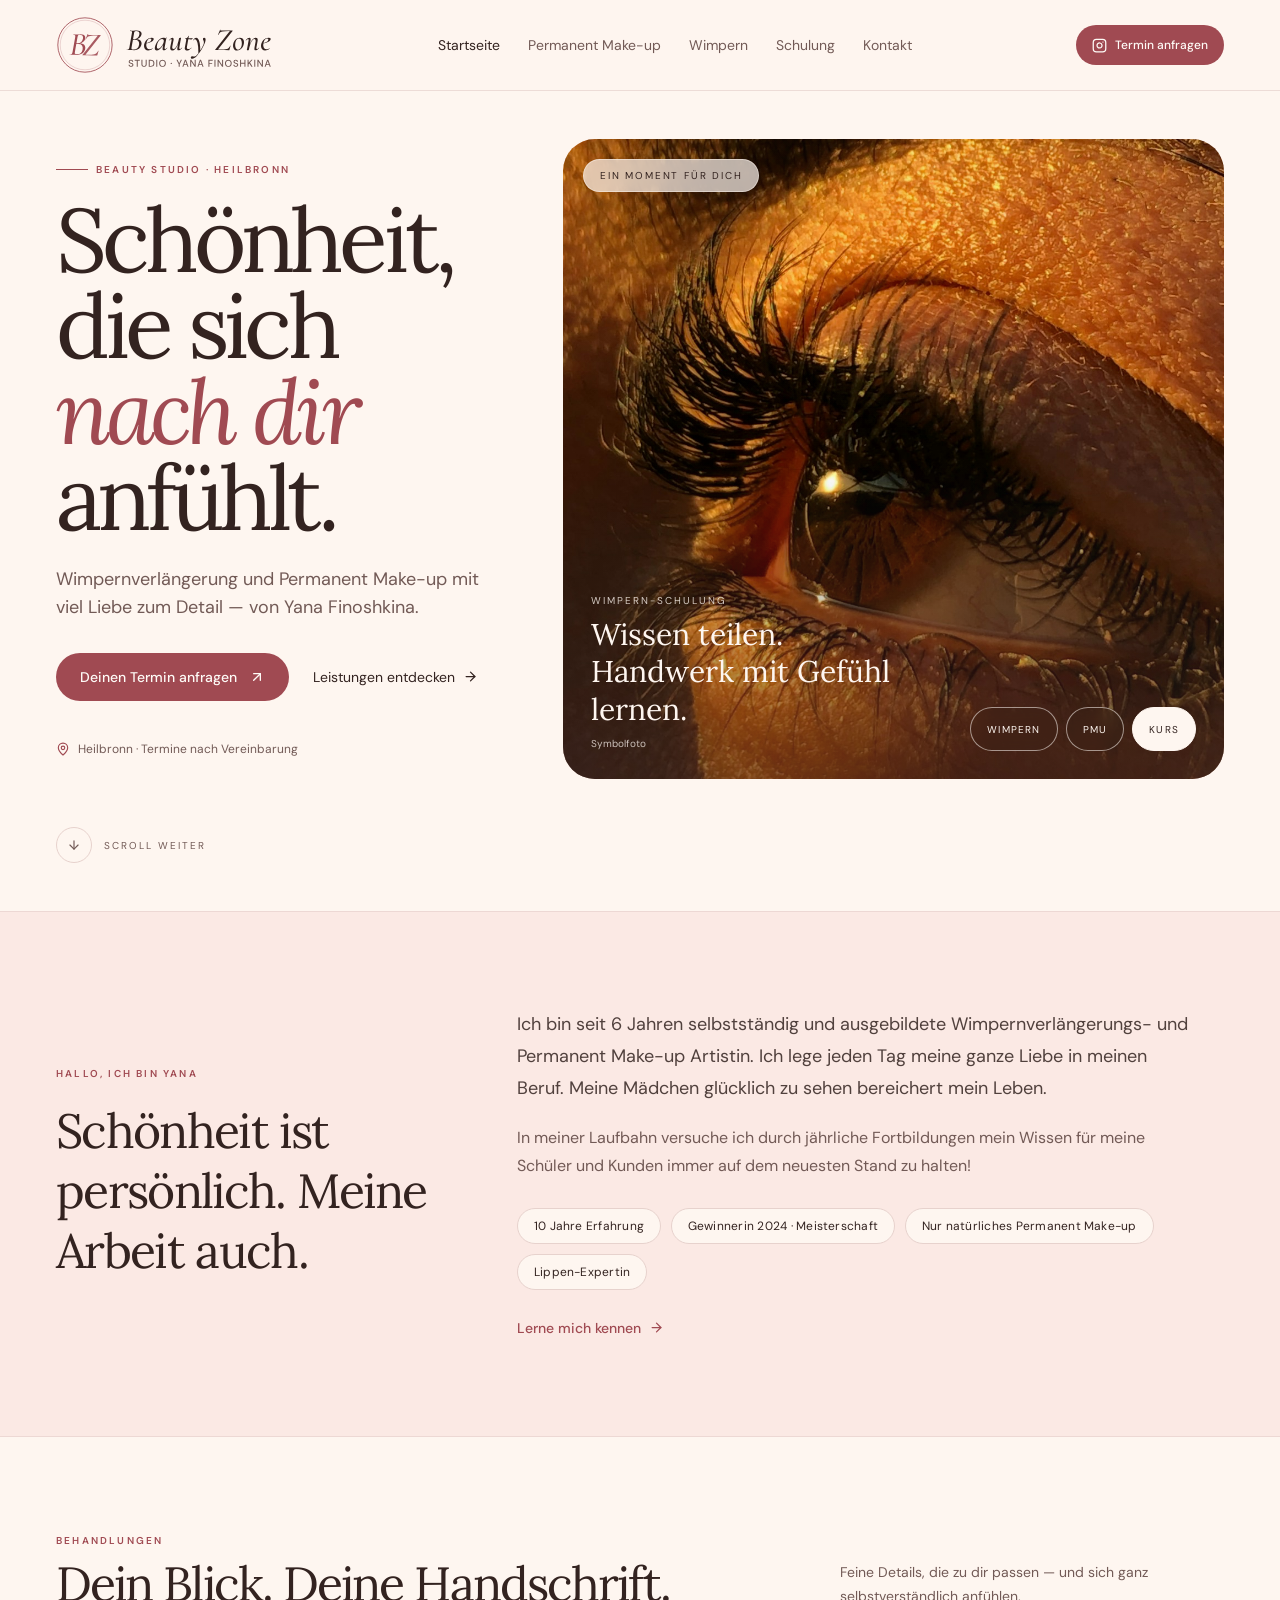
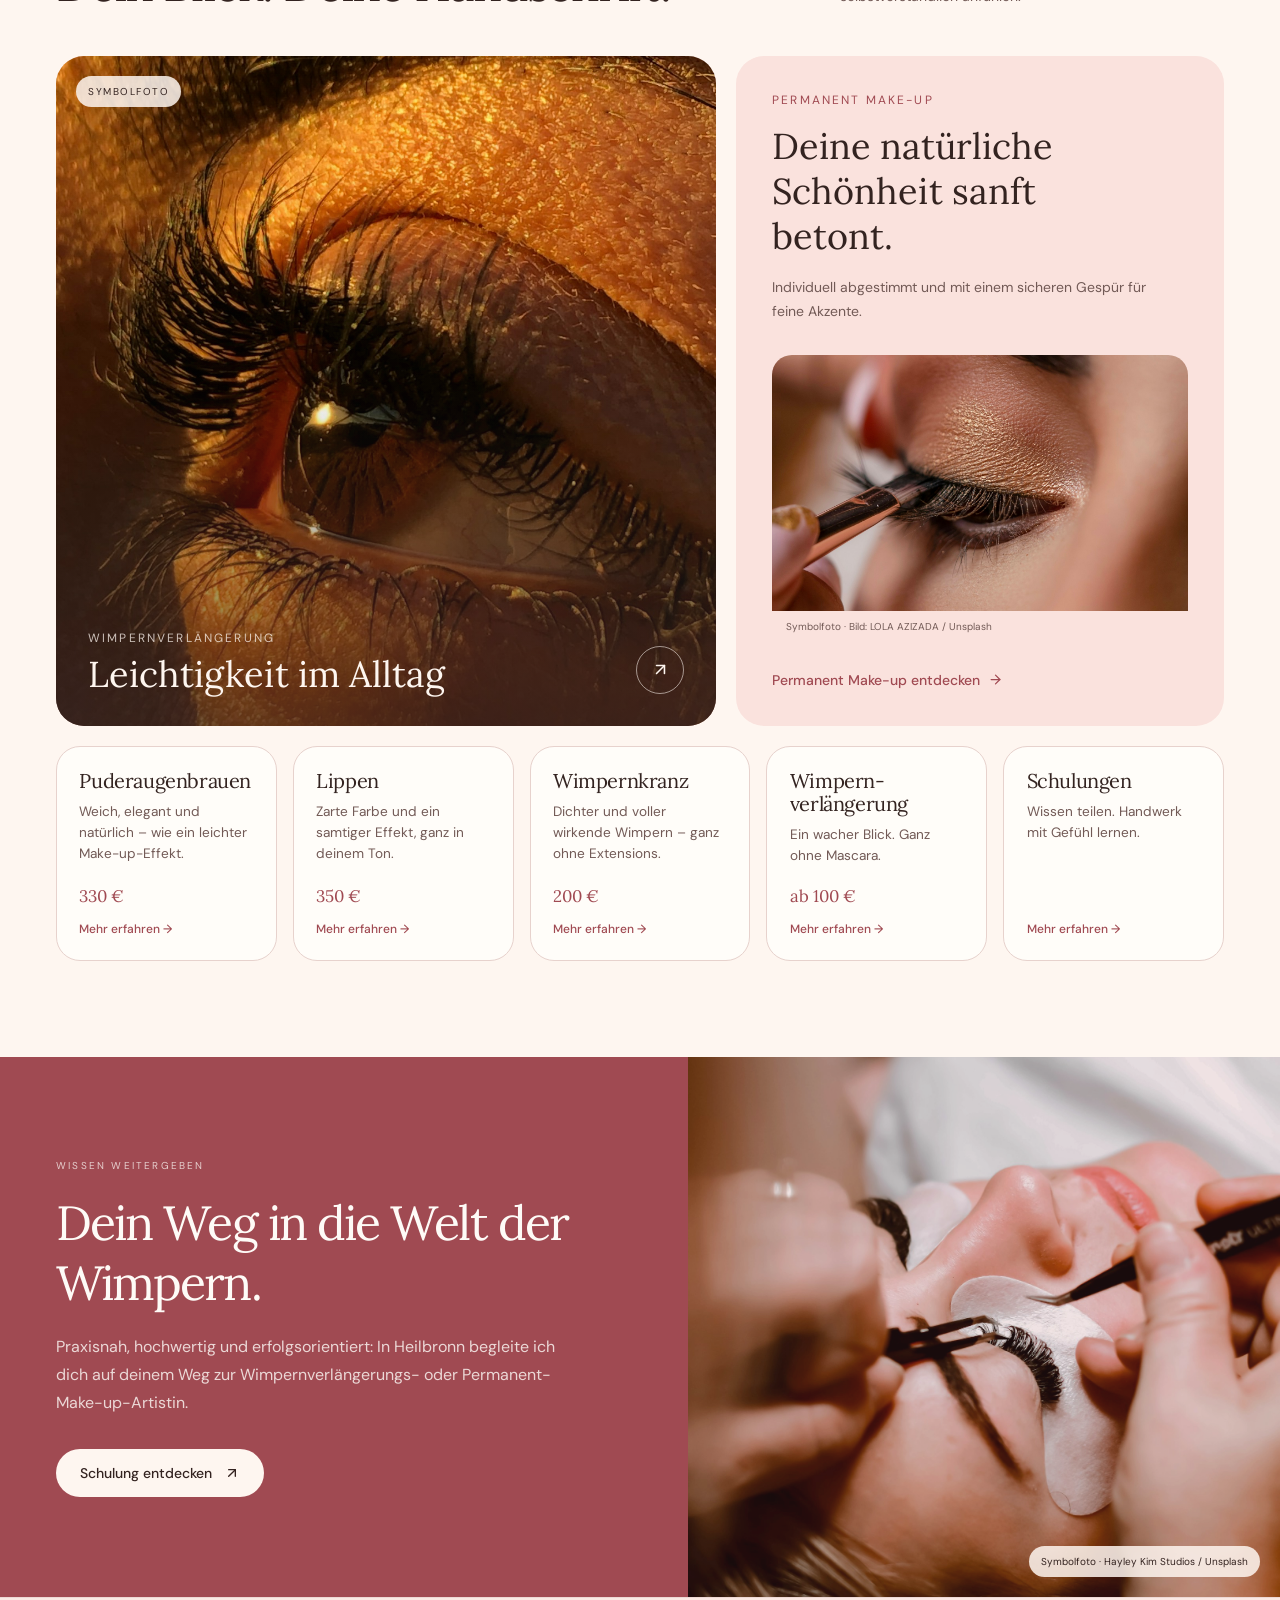
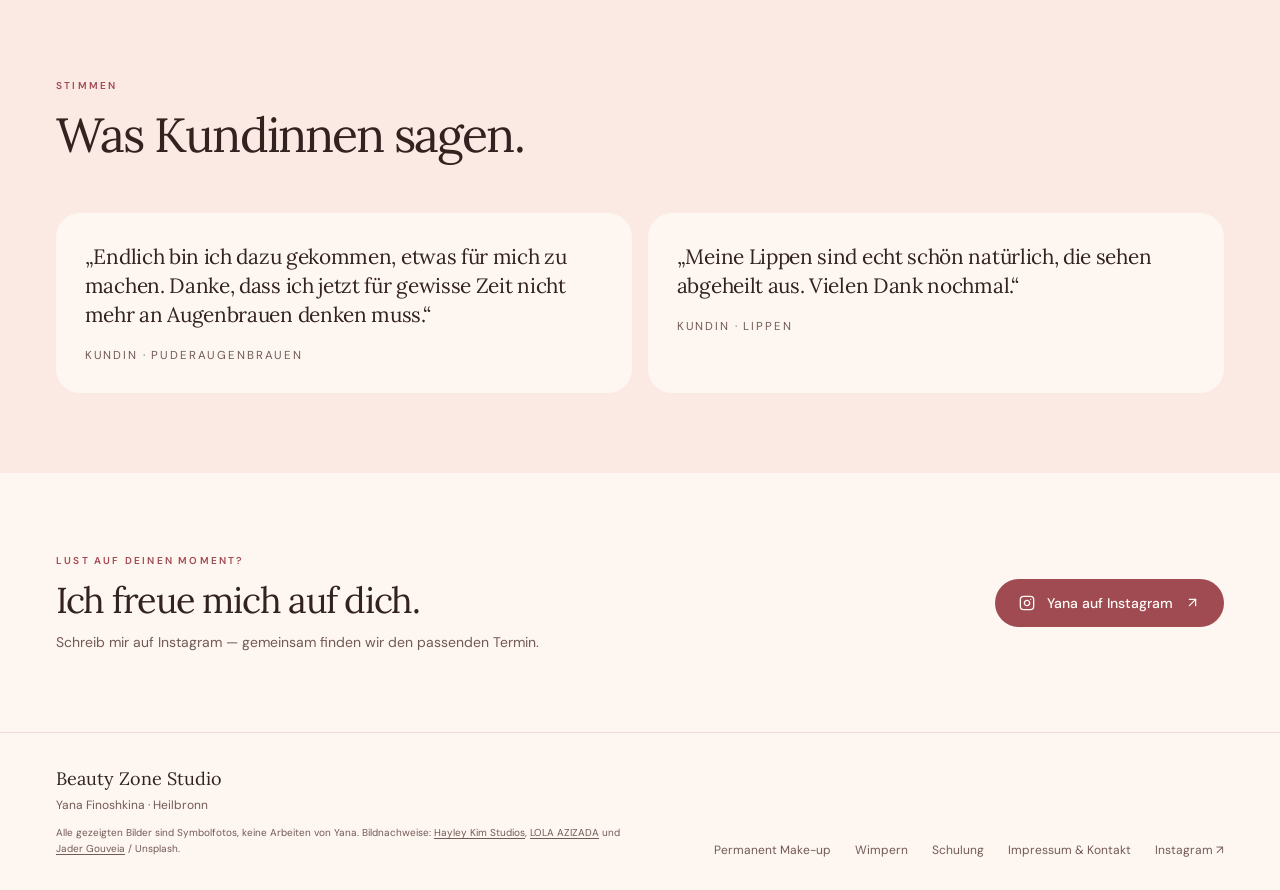
==== commit 8bd80847: "Add files via upload" ====
--- a/index.html
+++ b/index.html
@@ -18,7 +18,7 @@
 <link rel="stylesheet" href="assets/custom.css">
 </head>
 <body>
-<header class="relative z-20 border-b border-border/70 bg-background/95"><div class="mx-auto flex max-w-[1440px] flex-wrap items-center justify-between gap-x-8 gap-y-3 px-5 py-4 md:px-10 lg:px-14"><a href="index.html" class="flex items-center" aria-label="Beauty Zone Studio – Startseite"><img src="assets/logo.svg" alt="Beauty Zone Studio – Yana Finoshkina" class="bz-logo" width="204" height="58"></a><nav aria-label="Hauptnavigation" class="order-3 flex w-full items-center gap-5 overflow-x-auto pb-1 text-[12px] text-muted-foreground sm:order-none sm:w-auto sm:pb-0 md:gap-7 md:text-sm"><a href="index.html" class="whitespace-nowrap text-foreground">Startseite</a><a href="permanent-make-up.html" class="whitespace-nowrap transition-colors hover:text-primary">Permanent Make-up</a><a href="wimpern.html" class="whitespace-nowrap transition-colors hover:text-primary">Wimpern</a><a href="wimpernverlangerung-schulung.html" class="whitespace-nowrap transition-colors hover:text-primary">Schulung</a><a href="impressum.html" class="whitespace-nowrap transition-colors hover:text-primary">Kontakt</a></nav><a href="https://www.instagram.com/yana_finoshkina/" target="_blank" rel="noreferrer" class="inline-flex min-h-10 items-center gap-2 rounded-full bg-primary px-4 text-xs font-medium text-primary-foreground transition hover:-translate-y-0.5 hover:shadow-md"><svg xmlns="http://www.w3.org/2000/svg" width="15" height="15" viewBox="0 0 24 24" fill="none" stroke="currentColor" stroke-width="2" stroke-linecap="round" stroke-linejoin="round" class="lucide lucide-instagram" aria-hidden="true"><rect width="20" height="20" x="2" y="2" rx="5" ry="5"></rect><path d="M16 11.37A4 4 0 1 1 12.63 8 4 4 0 0 1 16 11.37z"></path><line x1="17.5" x2="17.51" y1="6.5" y2="6.5"></line></svg> Termin anfragen</a></div></header><main><section class="mx-auto grid max-w-[1440px] gap-8 px-5 pb-12 pt-8 md:px-10 md:pb-16 md:pt-12 lg:min-h-[min(790px,calc(100svh-88px))] lg:grid-cols-[0.82fr_1.18fr] lg:items-center lg:gap-12 lg:px-14 lg:py-12"><div class="order-2 flex flex-col items-start lg:order-1"><p class="mb-5 flex items-center gap-2 text-[10px] font-semibold uppercase tracking-[0.22em] text-primary"><span class="h-px w-8 bg-primary"></span> Beauty Studio · Heilbronn</p><h1 class="max-w-[650px] font-serif text-[clamp(3.1rem,7vw,6.5rem)] leading-[0.96] tracking-[-0.055em]">Schönheit, die sich <em class="font-normal text-primary">nach dir</em> anfühlt.</h1><p class="mt-6 max-w-md text-base leading-7 text-muted-foreground md:text-lg">Wimpernverlängerung und Permanent Make-up mit viel Liebe zum Detail — von Yana Finoshkina.</p><div class="mt-8 flex flex-wrap items-center gap-3"><a href="https://www.instagram.com/yana_finoshkina/" target="_blank" rel="noreferrer" class="group inline-flex min-h-12 items-center gap-3 rounded-full bg-primary px-6 text-sm font-medium text-primary-foreground transition hover:-translate-y-0.5 hover:shadow-md active:scale-[0.98]">Deinen Termin anfragen <svg xmlns="http://www.w3.org/2000/svg" width="16" height="16" viewBox="0 0 24 24" fill="none" stroke="currentColor" stroke-width="2" stroke-linecap="round" stroke-linejoin="round" class="lucide lucide-arrow-up-right" aria-hidden="true"><path d="M7 7h10v10"></path><path d="M7 17 17 7"></path></svg></a><a href="wimpern.html" class="inline-flex min-h-12 items-center gap-2 px-3 text-sm transition hover:text-primary">Leistungen entdecken <svg xmlns="http://www.w3.org/2000/svg" width="15" height="15" viewBox="0 0 24 24" fill="none" stroke="currentColor" stroke-width="2" stroke-linecap="round" stroke-linejoin="round" class="lucide lucide-arrow-right" aria-hidden="true"><path d="M5 12h14"></path><path d="m12 5 7 7-7 7"></path></svg></a></div><div class="mt-10 flex items-center gap-2 text-xs text-muted-foreground"><svg xmlns="http://www.w3.org/2000/svg" width="14" height="14" viewBox="0 0 24 24" fill="none" stroke="currentColor" stroke-width="2" stroke-linecap="round" stroke-linejoin="round" class="lucide lucide-map-pin text-primary" aria-hidden="true"><path d="M20 10c0 4.993-5.539 10.193-7.399 11.799a1 1 0 0 1-1.202 0C9.539 20.193 4 14.993 4 10a8 8 0 0 1 16 0"></path><circle cx="12" cy="10" r="3"></circle></svg> Heilbronn · Termine nach Vereinbarung</div></div><div class="relative order-1 min-h-[420px] overflow-hidden rounded-[2rem] bg-secondary md:min-h-[560px] lg:order-2 lg:min-h-[640px]"><img src="assets/img/photo-1589710751893-f9a6770ad71b-w1500.jpg" alt="Wimpernverlängerung in Behandlung, Symbolfoto" class="absolute inset-0 h-full w-full object-cover transition-all duration-700 scale-100 opacity-100"><img src="assets/img/photo-1709477542149-f4e0e21d590b-w1500.jpg" alt="Kosmetische Behandlung am Auge, Symbolfoto" class="absolute inset-0 h-full w-full object-cover transition-all duration-700 scale-[1.04] opacity-0"><img src="assets/img/photo-1715195060250-b321e5cd5171-w1200.jpg" alt="Nahaufnahme langer Wimpern, Symbolfoto" class="absolute inset-0 h-full w-full object-cover transition-all duration-700 scale-[1.04] opacity-0"><div class="absolute inset-0 bg-gradient-to-t from-foreground/55 via-transparent to-foreground/5"></div><div class="absolute left-5 top-5 rounded-full border border-background/45 bg-background/70 px-4 py-2 text-[10px] uppercase tracking-[0.18em] text-foreground backdrop-blur-sm">Ein Moment für dich</div><div class="absolute inset-x-5 bottom-5 flex flex-col gap-5 md:inset-x-7 md:bottom-7 md:flex-row md:items-end md:justify-between"><div class="text-background"><p class="text-[10px] uppercase tracking-[0.2em] text-background/80">Wimpernverlängerung</p><p class="mt-2 max-w-xs font-serif text-2xl leading-tight md:text-3xl">Ein wacher Blick. Ganz ohne Mascara.</p><p class="mt-2 text-[10px] text-background/75">Symbolfoto</p></div><div class="flex gap-2" aria-label="Behandlung wählen"><button type="button" aria-label="Wimpernverlängerung anzeigen" aria-pressed="true" class="min-h-11 rounded-full border px-4 text-[10px] uppercase tracking-[0.12em] transition-all border-background bg-background text-foreground">Wimpern</button><button type="button" aria-label="Permanent Make-up anzeigen" aria-pressed="false" class="min-h-11 rounded-full border px-4 text-[10px] uppercase tracking-[0.12em] transition-all border-background/55 bg-foreground/15 text-background backdrop-blur-sm hover:bg-foreground/30">PMU</button><button type="button" aria-label="Wimpern-Schulung anzeigen" aria-pressed="false" class="min-h-11 rounded-full border px-4 text-[10px] uppercase tracking-[0.12em] transition-all border-background/55 bg-foreground/15 text-background backdrop-blur-sm hover:bg-foreground/30">Kurs</button></div></div></div><a href="#yana-story" class="order-3 hidden items-center gap-3 text-[10px] uppercase tracking-[0.2em] text-muted-foreground transition hover:text-primary lg:flex"><span class="grid size-9 place-items-center rounded-full border border-border"><svg xmlns="http://www.w3.org/2000/svg" width="14" height="14" viewBox="0 0 24 24" fill="none" stroke="currentColor" stroke-width="2" stroke-linecap="round" stroke-linejoin="round" class="lucide lucide-arrow-down" aria-hidden="true"><path d="M12 5v14"></path><path d="m19 12-7 7-7-7"></path></svg></span> Scroll weiter</a></section><section id="yana-story" class="scroll-mt-8 border-y border-border/70 bg-secondary/60"><div class="mx-auto grid max-w-[1440px] gap-8 px-5 py-16 md:px-10 md:py-24 lg:grid-cols-[0.7fr_1.3fr] lg:items-center lg:gap-20 lg:px-14"><div><p class="text-[10px] font-semibold uppercase tracking-[0.22em] text-primary">Hallo, ich bin Yana</p><h2 class="mt-5 max-w-lg font-serif text-4xl leading-tight tracking-[-0.035em] md:text-5xl">Schönheit ist persönlich. Meine Arbeit auch.</h2></div><div class="max-w-2xl"><p class="text-lg leading-8 text-foreground/85">Ich bin seit 6 Jahren selbstständig und ausgebildete Wimpernverlängerungs- und Permanent Make-up Artistin. Ich lege jeden Tag meine ganze Liebe in meinen Beruf. Meine Mädchen glücklich zu sehen bereichert mein Leben.</p><p class="mt-5 leading-7 text-muted-foreground">In meiner Laufbahn versuche ich durch jährliche Fortbildungen mein Wissen für meine Schüler und Kunden immer auf dem neuesten Stand zu halten!</p><ul class="bz-chips"><li>10 Jahre Erfahrung</li><li>Gewinnerin 2024 · Meisterschaft</li><li>Nur natürliches Permanent Make-up</li><li>Lippen-Expertin</li></ul><a href="impressum.html" class="mt-7 inline-flex items-center gap-2 text-sm font-medium text-primary hover:gap-3">Lerne mich kennen <svg xmlns="http://www.w3.org/2000/svg" width="15" height="15" viewBox="0 0 24 24" fill="none" stroke="currentColor" stroke-width="2" stroke-linecap="round" stroke-linejoin="round" class="lucide lucide-arrow-right" aria-hidden="true"><path d="M5 12h14"></path><path d="m12 5 7 7-7 7"></path></svg></a></div></div></section><section class="mx-auto max-w-[1440px] px-5 py-16 md:px-10 md:py-24 lg:px-14"><div class="mb-9 flex flex-col gap-3 md:mb-12 md:flex-row md:items-end md:justify-between"><div><p class="text-[10px] font-semibold uppercase tracking-[0.22em] text-primary">Behandlungen</p><h2 class="mt-3 font-serif text-4xl tracking-[-0.04em] md:text-5xl">Dein Blick. Deine Handschrift.</h2></div><p class="max-w-sm text-sm leading-6 text-muted-foreground">Feine Details, die zu dir passen — und sich ganz selbstverständlich anfühlen.</p></div><div class="grid gap-5 md:grid-cols-[1.15fr_0.85fr]"><a href="wimpern.html" class="group relative min-h-[400px] overflow-hidden rounded-[1.75rem] bg-secondary md:min-h-[520px]"><img src="assets/img/photo-1715195060250-b321e5cd5171-w1200.jpg" alt="Nahaufnahme eines Auges mit langen Wimpern, Symbolfoto" class="absolute inset-0 h-full w-full object-cover transition duration-700 group-hover:scale-[1.04]"><div class="absolute inset-0 bg-gradient-to-t from-foreground/70 via-foreground/5 to-transparent"></div><span class="absolute left-5 top-5 rounded-full bg-background/85 px-3 py-2 text-[10px] uppercase tracking-[0.15em] text-foreground">Symbolfoto</span><div class="absolute inset-x-6 bottom-6 flex items-end justify-between text-background md:inset-x-8 md:bottom-8"><div><p class="text-xs uppercase tracking-[0.18em] text-background/75">Wimpernverlängerung</p><h3 class="mt-2 font-serif text-3xl md:text-4xl">Leichtigkeit im Alltag</h3></div><span class="grid size-12 place-items-center rounded-full border border-background/55 transition group-hover:bg-background group-hover:text-foreground"><svg xmlns="http://www.w3.org/2000/svg" width="19" height="19" viewBox="0 0 24 24" fill="none" stroke="currentColor" stroke-width="2" stroke-linecap="round" stroke-linejoin="round" class="lucide lucide-arrow-up-right" aria-hidden="true"><path d="M7 7h10v10"></path><path d="M7 17 17 7"></path></svg></span></div></a><div class="flex flex-col justify-between rounded-[1.75rem] bg-secondary p-7 md:p-9"><div><p class="text-xs uppercase tracking-[0.18em] text-primary">Permanent Make-up</p><h3 class="mt-4 max-w-sm font-serif text-3xl leading-tight md:text-4xl">Deine natürliche Schönheit sanft betont.</h3><p class="mt-4 max-w-sm text-sm leading-6 text-muted-foreground">Individuell abgestimmt und mit einem sicheren Gespür für feine Akzente.</p></div><div class="mt-8 overflow-hidden rounded-[1.25rem]"><img src="assets/img/photo-1709477542149-f4e0e21d590b-w1500.jpg" alt="Kosmetische Behandlung am Auge, Symbolfoto" class="h-52 w-full object-cover transition duration-500 hover:scale-[1.03] md:h-64"><p class="mt-2 text-[10px] text-muted-foreground">Symbolfoto · Bild: LOLA AZIZADA / Unsplash</p></div><a href="permanent-make-up.html" class="mt-7 inline-flex items-center gap-2 text-sm font-medium text-primary hover:gap-3">Permanent Make-up entdecken <svg xmlns="http://www.w3.org/2000/svg" width="15" height="15" viewBox="0 0 24 24" fill="none" stroke="currentColor" stroke-width="2" stroke-linecap="round" stroke-linejoin="round" class="lucide lucide-arrow-right" aria-hidden="true"><path d="M5 12h14"></path><path d="m12 5 7 7-7 7"></path></svg></a></div></div><div class="bz-svc"><a href="permanent-make-up.html#puderaugenbrauen"><h3>Puderaugenbrauen</h3><p>Weich, elegant und natürlich – wie ein leichter Make-up-Effekt.</p><span class="more">Mehr erfahren →</span></a><a href="permanent-make-up.html#lippen"><h3>Lippen</h3><p>Zarte Farbe und ein samtiger Effekt, ganz in deinem Ton.</p><span class="more">Mehr erfahren →</span></a><a href="permanent-make-up.html#wimpernkranz"><h3>Wimpernkranz</h3><p>Dichter und voller wirkende Wimpern – ganz ohne Extensions.</p><span class="more">Mehr erfahren →</span></a><a href="wimpern.html"><h3>Wimpernverlängerung</h3><p>Ein wacher Blick. Ganz ohne Mascara.</p><span class="more">Mehr erfahren →</span></a><a href="wimpernverlangerung-schulung.html"><h3>Schulungen</h3><p>Wissen teilen. Handwerk mit Gefühl lernen.</p><span class="more">Mehr erfahren →</span></a></div></section><section class="overflow-hidden bg-primary text-primary-foreground"><div class="mx-auto grid max-w-[1440px] lg:grid-cols-[1fr_0.86fr]"><div class="flex flex-col items-start justify-center px-5 py-16 md:px-10 md:py-20 lg:px-14"><p class="text-[10px] uppercase tracking-[0.22em] text-primary-foreground/75">Wissen weitergeben</p><h2 class="mt-5 max-w-xl font-serif text-4xl leading-tight tracking-[-0.04em] md:text-5xl">Dein Weg in die Welt der Wimpern.</h2><p class="mt-5 max-w-lg leading-7 text-primary-foreground/80">Praxisnah, hochwertig und erfolgsorientiert: In Heilbronn begleite ich dich auf deinem Weg zur Wimpernverlängerungs- oder Permanent-Make-up-Artistin.</p><a href="wimpernverlangerung-schulung.html" class="mt-8 inline-flex min-h-12 items-center gap-3 rounded-full bg-background px-6 text-sm font-medium text-foreground transition hover:-translate-y-0.5 hover:shadow-md">Schulung entdecken <svg xmlns="http://www.w3.org/2000/svg" width="16" height="16" viewBox="0 0 24 24" fill="none" stroke="currentColor" stroke-width="2" stroke-linecap="round" stroke-linejoin="round" class="lucide lucide-arrow-up-right" aria-hidden="true"><path d="M7 7h10v10"></path><path d="M7 17 17 7"></path></svg></a></div><div class="relative min-h-[330px] overflow-hidden lg:min-h-[540px]"><img src="assets/img/photo-1589710751893-f9a6770ad71b-w1500.jpg" alt="Wimpernverlängerung in Arbeit, Symbolfoto" class="absolute inset-0 h-full w-full object-cover object-[50%_45%]"><div class="absolute inset-0 bg-primary/15"></div><span class="absolute bottom-5 right-5 rounded-full bg-background/85 px-3 py-2 text-[10px] text-foreground">Symbolfoto · Hayley Kim Studios / Unsplash</span></div></div></section><section class="mx-auto flex max-w-[1440px] flex-col items-start justify-between gap-7 px-5 py-16 md:flex-row md:items-center md:px-10 md:py-20 lg:px-14"><div><p class="text-[10px] font-semibold uppercase tracking-[0.22em] text-primary">Lust auf deinen Moment?</p><h2 class="mt-3 font-serif text-3xl tracking-[-0.035em] md:text-4xl">Ich freue mich auf dich.</h2><p class="mt-3 text-sm text-muted-foreground">Schreib mir auf Instagram — gemeinsam finden wir den passenden Termin.</p></div><a href="https://www.instagram.com/yana_finoshkina/" target="_blank" rel="noreferrer" class="inline-flex min-h-12 items-center gap-3 rounded-full bg-primary px-6 text-sm font-medium text-primary-foreground transition hover:-translate-y-0.5 hover:shadow-md"><svg xmlns="http://www.w3.org/2000/svg" width="16" height="16" viewBox="0 0 24 24" fill="none" stroke="currentColor" stroke-width="2" stroke-linecap="round" stroke-linejoin="round" class="lucide lucide-instagram" aria-hidden="true"><rect width="20" height="20" x="2" y="2" rx="5" ry="5"></rect><path d="M16 11.37A4 4 0 1 1 12.63 8 4 4 0 0 1 16 11.37z"></path><line x1="17.5" x2="17.51" y1="6.5" y2="6.5"></line></svg> Yana auf Instagram <svg xmlns="http://www.w3.org/2000/svg" width="15" height="15" viewBox="0 0 24 24" fill="none" stroke="currentColor" stroke-width="2" stroke-linecap="round" stroke-linejoin="round" class="lucide lucide-arrow-up-right" aria-hidden="true"><path d="M7 7h10v10"></path><path d="M7 17 17 7"></path></svg></a></section></main><footer class="border-t border-border/70 bg-background"><div class="mx-auto flex max-w-[1440px] flex-col gap-6 px-5 py-8 text-xs text-muted-foreground md:flex-row md:items-end md:justify-between md:px-10 lg:px-14"><div><p class="font-serif text-lg text-foreground">Beauty Zone Studio</p><p class="mt-1">Yana Finoshkina · Heilbronn</p><p class="mt-3 max-w-xl text-[10px] leading-relaxed">Alle gezeigten Bilder sind Symbolfotos, keine Arbeiten von Yana. Bildnachweise: <a class="underline underline-offset-2 hover:text-primary" href="https://unsplash.com/@hayleykimstudios" target="_blank" rel="noreferrer">Hayley Kim Studios</a>, <a class="underline underline-offset-2 hover:text-primary" href="https://unsplash.com/@kalpa_mahagamage" target="_blank" rel="noreferrer">LOLA AZIZADA</a> und <a class="underline underline-offset-2 hover:text-primary" href="https://unsplash.com/@gouveiaaa" target="_blank" rel="noreferrer">Jader Gouveia</a> / Unsplash.</p></div><div class="flex flex-wrap gap-x-6 gap-y-2"><a href="permanent-make-up.html" class="hover:text-primary">Permanent Make-up</a><a href="wimpern.html" class="hover:text-primary">Wimpern</a><a href="wimpernverlangerung-schulung.html" class="hover:text-primary">Schulung</a><a href="impressum.html" class="hover:text-primary">Impressum &amp; Kontakt</a><a href="https://www.instagram.com/yana_finoshkina/" target="_blank" rel="noreferrer" class="hover:text-primary">Instagram ↗</a></div></div></footer>
+<header class="relative z-20 border-b border-border/70 bg-background/95"><div class="mx-auto flex max-w-[1440px] flex-wrap items-center justify-between gap-x-8 gap-y-3 px-5 py-4 md:px-10 lg:px-14"><a href="index.html" class="flex items-center" aria-label="Beauty Zone Studio – Startseite"><img src="assets/logo.svg" alt="Beauty Zone Studio – Yana Finoshkina" class="bz-logo" width="204" height="58"></a><nav aria-label="Hauptnavigation" class="order-3 flex w-full items-center gap-5 overflow-x-auto pb-1 text-[12px] text-muted-foreground sm:order-none sm:w-auto sm:pb-0 md:gap-7 md:text-sm"><a href="index.html" class="whitespace-nowrap text-foreground">Startseite</a><a href="permanent-make-up.html" class="whitespace-nowrap transition-colors hover:text-primary">Permanent Make-up</a><a href="wimpern.html" class="whitespace-nowrap transition-colors hover:text-primary">Wimpern</a><a href="wimpernverlangerung-schulung.html" class="whitespace-nowrap transition-colors hover:text-primary">Schulung</a><a href="impressum.html" class="whitespace-nowrap transition-colors hover:text-primary">Kontakt</a></nav><a href="https://www.instagram.com/yana_finoshkina/" target="_blank" rel="noreferrer" class="inline-flex min-h-10 items-center gap-2 rounded-full bg-primary px-4 text-xs font-medium text-primary-foreground transition hover:-translate-y-0.5 hover:shadow-md"><svg xmlns="http://www.w3.org/2000/svg" width="15" height="15" viewBox="0 0 24 24" fill="none" stroke="currentColor" stroke-width="2" stroke-linecap="round" stroke-linejoin="round" class="lucide lucide-instagram" aria-hidden="true"><rect width="20" height="20" x="2" y="2" rx="5" ry="5"></rect><path d="M16 11.37A4 4 0 1 1 12.63 8 4 4 0 0 1 16 11.37z"></path><line x1="17.5" x2="17.51" y1="6.5" y2="6.5"></line></svg> Termin anfragen</a></div></header><main><section class="mx-auto grid max-w-[1440px] gap-8 px-5 pb-12 pt-8 md:px-10 md:pb-16 md:pt-12 lg:min-h-[min(790px,calc(100svh-88px))] lg:grid-cols-[0.82fr_1.18fr] lg:items-center lg:gap-12 lg:px-14 lg:py-12"><div class="order-2 flex flex-col items-start lg:order-1"><p class="mb-5 flex items-center gap-2 text-[10px] font-semibold uppercase tracking-[0.22em] text-primary"><span class="h-px w-8 bg-primary"></span> Beauty Studio · Heilbronn</p><h1 class="max-w-[650px] font-serif text-[clamp(3.1rem,7vw,6.5rem)] leading-[0.96] tracking-[-0.055em]">Schönheit, die sich <em class="font-normal text-primary">nach dir</em> anfühlt.</h1><p class="mt-6 max-w-md text-base leading-7 text-muted-foreground md:text-lg">Wimpernverlängerung und Permanent Make-up mit viel Liebe zum Detail — von Yana Finoshkina.</p><div class="mt-8 flex flex-wrap items-center gap-3"><a href="https://www.instagram.com/yana_finoshkina/" target="_blank" rel="noreferrer" class="group inline-flex min-h-12 items-center gap-3 rounded-full bg-primary px-6 text-sm font-medium text-primary-foreground transition hover:-translate-y-0.5 hover:shadow-md active:scale-[0.98]">Deinen Termin anfragen <svg xmlns="http://www.w3.org/2000/svg" width="16" height="16" viewBox="0 0 24 24" fill="none" stroke="currentColor" stroke-width="2" stroke-linecap="round" stroke-linejoin="round" class="lucide lucide-arrow-up-right" aria-hidden="true"><path d="M7 7h10v10"></path><path d="M7 17 17 7"></path></svg></a><a href="wimpern.html" class="inline-flex min-h-12 items-center gap-2 px-3 text-sm transition hover:text-primary">Leistungen entdecken <svg xmlns="http://www.w3.org/2000/svg" width="15" height="15" viewBox="0 0 24 24" fill="none" stroke="currentColor" stroke-width="2" stroke-linecap="round" stroke-linejoin="round" class="lucide lucide-arrow-right" aria-hidden="true"><path d="M5 12h14"></path><path d="m12 5 7 7-7 7"></path></svg></a></div><div class="mt-10 flex items-center gap-2 text-xs text-muted-foreground"><svg xmlns="http://www.w3.org/2000/svg" width="14" height="14" viewBox="0 0 24 24" fill="none" stroke="currentColor" stroke-width="2" stroke-linecap="round" stroke-linejoin="round" class="lucide lucide-map-pin text-primary" aria-hidden="true"><path d="M20 10c0 4.993-5.539 10.193-7.399 11.799a1 1 0 0 1-1.202 0C9.539 20.193 4 14.993 4 10a8 8 0 0 1 16 0"></path><circle cx="12" cy="10" r="3"></circle></svg> Heilbronn · Termine nach Vereinbarung</div></div><div class="relative order-1 min-h-[420px] overflow-hidden rounded-[2rem] bg-secondary md:min-h-[560px] lg:order-2 lg:min-h-[640px]"><img src="assets/img/photo-1589710751893-f9a6770ad71b-w1500.jpg" alt="Wimpernverlängerung in Behandlung, Symbolfoto" class="absolute inset-0 h-full w-full object-cover transition-all duration-700 scale-100 opacity-100"><img src="assets/img/photo-1709477542149-f4e0e21d590b-w1500.jpg" alt="Kosmetische Behandlung am Auge, Symbolfoto" class="absolute inset-0 h-full w-full object-cover transition-all duration-700 scale-[1.04] opacity-0"><img src="assets/img/photo-1715195060250-b321e5cd5171-w1200.jpg" alt="Nahaufnahme langer Wimpern, Symbolfoto" class="absolute inset-0 h-full w-full object-cover transition-all duration-700 scale-[1.04] opacity-0"><div class="absolute inset-0 bg-gradient-to-t from-foreground/55 via-transparent to-foreground/5"></div><div class="absolute left-5 top-5 rounded-full border border-background/45 bg-background/70 px-4 py-2 text-[10px] uppercase tracking-[0.18em] text-foreground backdrop-blur-sm">Ein Moment für dich</div><div class="absolute inset-x-5 bottom-5 flex flex-col gap-5 md:inset-x-7 md:bottom-7 md:flex-row md:items-end md:justify-between"><div class="text-background"><p class="text-[10px] uppercase tracking-[0.2em] text-background/80">Wimpernverlängerung</p><p class="mt-2 max-w-xs font-serif text-2xl leading-tight md:text-3xl">Ein wacher Blick. Ganz ohne Mascara.</p><p class="mt-2 text-[10px] text-background/75">Symbolfoto</p></div><div class="flex gap-2" aria-label="Behandlung wählen"><button type="button" aria-label="Wimpernverlängerung anzeigen" aria-pressed="true" class="min-h-11 rounded-full border px-4 text-[10px] uppercase tracking-[0.12em] transition-all border-background bg-background text-foreground">Wimpern</button><button type="button" aria-label="Permanent Make-up anzeigen" aria-pressed="false" class="min-h-11 rounded-full border px-4 text-[10px] uppercase tracking-[0.12em] transition-all border-background/55 bg-foreground/15 text-background backdrop-blur-sm hover:bg-foreground/30">PMU</button><button type="button" aria-label="Wimpern-Schulung anzeigen" aria-pressed="false" class="min-h-11 rounded-full border px-4 text-[10px] uppercase tracking-[0.12em] transition-all border-background/55 bg-foreground/15 text-background backdrop-blur-sm hover:bg-foreground/30">Kurs</button></div></div></div><a href="#yana-story" class="order-3 hidden items-center gap-3 text-[10px] uppercase tracking-[0.2em] text-muted-foreground transition hover:text-primary lg:flex"><span class="grid size-9 place-items-center rounded-full border border-border"><svg xmlns="http://www.w3.org/2000/svg" width="14" height="14" viewBox="0 0 24 24" fill="none" stroke="currentColor" stroke-width="2" stroke-linecap="round" stroke-linejoin="round" class="lucide lucide-arrow-down" aria-hidden="true"><path d="M12 5v14"></path><path d="m19 12-7 7-7-7"></path></svg></span> Scroll weiter</a></section><section id="yana-story" class="scroll-mt-8 border-y border-border/70 bg-secondary/60"><div class="mx-auto grid max-w-[1440px] gap-8 px-5 py-16 md:px-10 md:py-24 lg:grid-cols-[0.7fr_1.3fr] lg:items-center lg:gap-20 lg:px-14"><div><p class="text-[10px] font-semibold uppercase tracking-[0.22em] text-primary">Hallo, ich bin Yana</p><h2 class="mt-5 max-w-lg font-serif text-4xl leading-tight tracking-[-0.035em] md:text-5xl">Schönheit ist persönlich. Meine Arbeit auch.</h2></div><div class="max-w-2xl"><p class="text-lg leading-8 text-foreground/85">Ich bin seit 6 Jahren selbstständig und ausgebildete Wimpernverlängerungs- und Permanent Make-up Artistin. Ich lege jeden Tag meine ganze Liebe in meinen Beruf. Meine Mädchen glücklich zu sehen bereichert mein Leben.</p><p class="mt-5 leading-7 text-muted-foreground">In meiner Laufbahn versuche ich durch jährliche Fortbildungen mein Wissen für meine Schüler und Kunden immer auf dem neuesten Stand zu halten!</p><ul class="bz-chips"><li>10 Jahre Erfahrung</li><li>Gewinnerin 2024 · Meisterschaft</li><li>Nur natürliches Permanent Make-up</li><li>Lippen-Expertin</li></ul><a href="impressum.html" class="mt-7 inline-flex items-center gap-2 text-sm font-medium text-primary hover:gap-3">Lerne mich kennen <svg xmlns="http://www.w3.org/2000/svg" width="15" height="15" viewBox="0 0 24 24" fill="none" stroke="currentColor" stroke-width="2" stroke-linecap="round" stroke-linejoin="round" class="lucide lucide-arrow-right" aria-hidden="true"><path d="M5 12h14"></path><path d="m12 5 7 7-7 7"></path></svg></a></div></div></section><section class="mx-auto max-w-[1440px] px-5 py-16 md:px-10 md:py-24 lg:px-14"><div class="mb-9 flex flex-col gap-3 md:mb-12 md:flex-row md:items-end md:justify-between"><div><p class="text-[10px] font-semibold uppercase tracking-[0.22em] text-primary">Behandlungen</p><h2 class="mt-3 font-serif text-4xl tracking-[-0.04em] md:text-5xl">Dein Blick. Deine Handschrift.</h2></div><p class="max-w-sm text-sm leading-6 text-muted-foreground">Feine Details, die zu dir passen — und sich ganz selbstverständlich anfühlen.</p></div><div class="grid gap-5 md:grid-cols-[1.15fr_0.85fr]"><a href="wimpern.html" class="group relative min-h-[400px] overflow-hidden rounded-[1.75rem] bg-secondary md:min-h-[520px]"><img src="assets/img/photo-1715195060250-b321e5cd5171-w1200.jpg" alt="Nahaufnahme eines Auges mit langen Wimpern, Symbolfoto" class="absolute inset-0 h-full w-full object-cover transition duration-700 group-hover:scale-[1.04]"><div class="absolute inset-0 bg-gradient-to-t from-foreground/70 via-foreground/5 to-transparent"></div><span class="absolute left-5 top-5 rounded-full bg-background/85 px-3 py-2 text-[10px] uppercase tracking-[0.15em] text-foreground">Symbolfoto</span><div class="absolute inset-x-6 bottom-6 flex items-end justify-between text-background md:inset-x-8 md:bottom-8"><div><p class="text-xs uppercase tracking-[0.18em] text-background/75">Wimpernverlängerung</p><h3 class="mt-2 font-serif text-3xl md:text-4xl">Leichtigkeit im Alltag</h3></div><span class="grid size-12 place-items-center rounded-full border border-background/55 transition group-hover:bg-background group-hover:text-foreground"><svg xmlns="http://www.w3.org/2000/svg" width="19" height="19" viewBox="0 0 24 24" fill="none" stroke="currentColor" stroke-width="2" stroke-linecap="round" stroke-linejoin="round" class="lucide lucide-arrow-up-right" aria-hidden="true"><path d="M7 7h10v10"></path><path d="M7 17 17 7"></path></svg></span></div></a><div class="flex flex-col justify-between rounded-[1.75rem] bg-secondary p-7 md:p-9"><div><p class="text-xs uppercase tracking-[0.18em] text-primary">Permanent Make-up</p><h3 class="mt-4 max-w-sm font-serif text-3xl leading-tight md:text-4xl">Deine natürliche Schönheit sanft betont.</h3><p class="mt-4 max-w-sm text-sm leading-6 text-muted-foreground">Individuell abgestimmt und mit einem sicheren Gespür für feine Akzente.</p></div><div class="mt-8 overflow-hidden rounded-[1.25rem]"><img src="assets/img/photo-1709477542149-f4e0e21d590b-w1500.jpg" alt="Kosmetische Behandlung am Auge, Symbolfoto" class="h-52 w-full object-cover transition duration-500 hover:scale-[1.03] md:h-64"><p class="mt-2 text-[10px] text-muted-foreground">Symbolfoto · Bild: LOLA AZIZADA / Unsplash</p></div><a href="permanent-make-up.html" class="mt-7 inline-flex items-center gap-2 text-sm font-medium text-primary hover:gap-3">Permanent Make-up entdecken <svg xmlns="http://www.w3.org/2000/svg" width="15" height="15" viewBox="0 0 24 24" fill="none" stroke="currentColor" stroke-width="2" stroke-linecap="round" stroke-linejoin="round" class="lucide lucide-arrow-right" aria-hidden="true"><path d="M5 12h14"></path><path d="m12 5 7 7-7 7"></path></svg></a></div></div><div class="bz-svc"><a href="permanent-make-up.html#puderaugenbrauen"><h3>Puderaugenbrauen</h3><p>Weich, elegant und natürlich – wie ein leichter Make-up-Effekt.</p><span class="price">330 €</span><span class="more">Mehr erfahren →</span></a><a href="permanent-make-up.html#lippen"><h3>Lippen</h3><p>Zarte Farbe und ein samtiger Effekt, ganz in deinem Ton.</p><span class="price">350 €</span><span class="more">Mehr erfahren →</span></a><a href="permanent-make-up.html#wimpernkranz"><h3>Wimpernkranz</h3><p>Dichter und voller wirkende Wimpern – ganz ohne Extensions.</p><span class="price">200 €</span><span class="more">Mehr erfahren →</span></a><a href="wimpern.html"><h3>Wimpern&shy;verlängerung</h3><p>Ein wacher Blick. Ganz ohne Mascara.</p><span class="price">ab 100 €</span><span class="more">Mehr erfahren →</span></a><a href="wimpernverlangerung-schulung.html"><h3>Schulungen</h3><p>Wissen teilen. Handwerk mit Gefühl lernen.</p><span class="more">Mehr erfahren →</span></a></div></section><section class="overflow-hidden bg-primary text-primary-foreground"><div class="mx-auto grid max-w-[1440px] lg:grid-cols-[1fr_0.86fr]"><div class="flex flex-col items-start justify-center px-5 py-16 md:px-10 md:py-20 lg:px-14"><p class="text-[10px] uppercase tracking-[0.22em] text-primary-foreground/75">Wissen weitergeben</p><h2 class="mt-5 max-w-xl font-serif text-4xl leading-tight tracking-[-0.04em] md:text-5xl">Dein Weg in die Welt der Wimpern.</h2><p class="mt-5 max-w-lg leading-7 text-primary-foreground/80">Praxisnah, hochwertig und erfolgsorientiert: In Heilbronn begleite ich dich auf deinem Weg zur Wimpernverlängerungs- oder Permanent-Make-up-Artistin.</p><a href="wimpernverlangerung-schulung.html" class="mt-8 inline-flex min-h-12 items-center gap-3 rounded-full bg-background px-6 text-sm font-medium text-foreground transition hover:-translate-y-0.5 hover:shadow-md">Schulung entdecken <svg xmlns="http://www.w3.org/2000/svg" width="16" height="16" viewBox="0 0 24 24" fill="none" stroke="currentColor" stroke-width="2" stroke-linecap="round" stroke-linejoin="round" class="lucide lucide-arrow-up-right" aria-hidden="true"><path d="M7 7h10v10"></path><path d="M7 17 17 7"></path></svg></a></div><div class="relative min-h-[330px] overflow-hidden lg:min-h-[540px]"><img src="assets/img/photo-1589710751893-f9a6770ad71b-w1500.jpg" alt="Wimpernverlängerung in Arbeit, Symbolfoto" class="absolute inset-0 h-full w-full object-cover object-[50%_45%]"><div class="absolute inset-0 bg-primary/15"></div><span class="absolute bottom-5 right-5 rounded-full bg-background/85 px-3 py-2 text-[10px] text-foreground">Symbolfoto · Hayley Kim Studios / Unsplash</span></div></div></section><section class="border-t border-border/70 bg-secondary/60"><div class="mx-auto max-w-[1440px] px-5 py-16 md:px-10 md:py-20 lg:px-14"><div class="mb-9 md:mb-12"><p class="text-[10px] font-semibold uppercase tracking-[0.22em] text-primary">Stimmen</p><h2 class="mt-3 max-w-xl font-serif text-4xl leading-tight tracking-[-0.04em] md:text-5xl">Was Kundinnen sagen.</h2></div><div class="bz-voices"><figure class="bz-voice"><blockquote>„Endlich bin ich dazu gekommen, etwas für mich zu machen. Danke, dass ich jetzt für gewisse Zeit nicht mehr an Augenbrauen denken muss.“</blockquote><figcaption>Kundin · Puderaugenbrauen</figcaption></figure><figure class="bz-voice"><blockquote>„Meine Lippen sind echt schön natürlich, die sehen abgeheilt aus. Vielen Dank nochmal.“</blockquote><figcaption>Kundin · Lippen</figcaption></figure></div></div></section><section class="mx-auto flex max-w-[1440px] flex-col items-start justify-between gap-7 px-5 py-16 md:flex-row md:items-center md:px-10 md:py-20 lg:px-14"><div><p class="text-[10px] font-semibold uppercase tracking-[0.22em] text-primary">Lust auf deinen Moment?</p><h2 class="mt-3 font-serif text-3xl tracking-[-0.035em] md:text-4xl">Ich freue mich auf dich.</h2><p class="mt-3 text-sm text-muted-foreground">Schreib mir auf Instagram — gemeinsam finden wir den passenden Termin.</p></div><a href="https://www.instagram.com/yana_finoshkina/" target="_blank" rel="noreferrer" class="inline-flex min-h-12 items-center gap-3 rounded-full bg-primary px-6 text-sm font-medium text-primary-foreground transition hover:-translate-y-0.5 hover:shadow-md"><svg xmlns="http://www.w3.org/2000/svg" width="16" height="16" viewBox="0 0 24 24" fill="none" stroke="currentColor" stroke-width="2" stroke-linecap="round" stroke-linejoin="round" class="lucide lucide-instagram" aria-hidden="true"><rect width="20" height="20" x="2" y="2" rx="5" ry="5"></rect><path d="M16 11.37A4 4 0 1 1 12.63 8 4 4 0 0 1 16 11.37z"></path><line x1="17.5" x2="17.51" y1="6.5" y2="6.5"></line></svg> Yana auf Instagram <svg xmlns="http://www.w3.org/2000/svg" width="15" height="15" viewBox="0 0 24 24" fill="none" stroke="currentColor" stroke-width="2" stroke-linecap="round" stroke-linejoin="round" class="lucide lucide-arrow-up-right" aria-hidden="true"><path d="M7 7h10v10"></path><path d="M7 17 17 7"></path></svg></a></section></main><footer class="border-t border-border/70 bg-background"><div class="mx-auto flex max-w-[1440px] flex-col gap-6 px-5 py-8 text-xs text-muted-foreground md:flex-row md:items-end md:justify-between md:px-10 lg:px-14"><div><p class="font-serif text-lg text-foreground">Beauty Zone Studio</p><p class="mt-1">Yana Finoshkina · Heilbronn</p><p class="mt-3 max-w-xl text-[10px] leading-relaxed">Alle gezeigten Bilder sind Symbolfotos, keine Arbeiten von Yana. Bildnachweise: <a class="underline underline-offset-2 hover:text-primary" href="https://unsplash.com/@hayleykimstudios" target="_blank" rel="noreferrer">Hayley Kim Studios</a>, <a class="underline underline-offset-2 hover:text-primary" href="https://unsplash.com/@kalpa_mahagamage" target="_blank" rel="noreferrer">LOLA AZIZADA</a> und <a class="underline underline-offset-2 hover:text-primary" href="https://unsplash.com/@gouveiaaa" target="_blank" rel="noreferrer">Jader Gouveia</a> / Unsplash.</p></div><div class="flex flex-wrap gap-x-6 gap-y-2"><a href="permanent-make-up.html" class="hover:text-primary">Permanent Make-up</a><a href="wimpern.html" class="hover:text-primary">Wimpern</a><a href="wimpernverlangerung-schulung.html" class="hover:text-primary">Schulung</a><a href="impressum.html" class="hover:text-primary">Impressum &amp; Kontakt</a><a href="https://www.instagram.com/yana_finoshkina/" target="_blank" rel="noreferrer" class="hover:text-primary">Instagram ↗</a></div></div></footer>
 <script>
 (function () {
   var data = [
--- a/assets/custom.css
+++ b/assets/custom.css
@@ -8,7 +8,7 @@
 .bz-svc{display:grid;gap:1rem;grid-template-columns:repeat(auto-fit,minmax(210px,1fr));margin-top:1.25rem}
 .bz-svc a{display:flex;flex-direction:column;gap:.55rem;border:1px solid var(--border);border-radius:1.5rem;padding:1.4rem;background:var(--card);transition:transform .25s,border-color .25s,box-shadow .25s}
 .bz-svc a:hover{transform:translateY(-2px);border-color:var(--primary);box-shadow:0 8px 24px -14px color-mix(in oklab,var(--primary) 55%,transparent)}
-.bz-svc h3{font-family:var(--font-serif);font-size:1.35rem;line-height:1.15;letter-spacing:-.02em}
+.bz-svc h3{font-family:var(--font-serif);font-size:1.25rem;line-height:1.15;letter-spacing:-.02em;overflow-wrap:anywhere;hyphens:auto}
 .bz-svc p{font-size:.85rem;line-height:1.55;color:var(--muted-foreground)}
 .bz-svc .more{margin-top:auto;padding-top:.4rem;font-size:.75rem;font-weight:500;color:var(--primary)}
 
@@ -23,7 +23,7 @@
 .bz-cards{display:grid;gap:1rem;grid-template-columns:repeat(auto-fit,minmax(230px,1fr))}
 .bz-card{border-radius:1.5rem;background:var(--background);padding:1.6rem}
 .bz-card .n{font-family:var(--font-serif);font-size:1.6rem;color:var(--primary);line-height:1}
-.bz-card h3{margin-top:1rem;font-family:var(--font-serif);font-size:1.5rem;line-height:1.15;letter-spacing:-.02em}
+.bz-card h3{margin-top:1rem;font-family:var(--font-serif);font-size:1.45rem;line-height:1.15;letter-spacing:-.02em;overflow-wrap:anywhere;hyphens:auto}
 .bz-card p{margin-top:.7rem;font-size:.9rem;line-height:1.65;color:var(--muted-foreground)}
 .bz-card.alt{background:var(--card);border:1px solid var(--border)}
 
@@ -49,3 +49,36 @@
 
 /* fünf Menüpunkte sollen auch auf schmalen Handys ohne Wischen sichtbar sein */
 @media (max-width:480px){header nav[aria-label="Hauptnavigation"]{flex-wrap:wrap;overflow:visible;gap:.4rem 1.15rem;font-size:12px}}
+
+/* Preislisten */
+.bz-price-grid{display:grid;gap:1.25rem}
+@media (min-width:1024px){.bz-price-grid{grid-template-columns:1.35fr .65fr;align-items:start}}
+.bz-price-card{border:1px solid var(--border);background:var(--card);border-radius:1.5rem;padding:1.5rem 1.5rem 1.2rem}
+@media (min-width:640px){.bz-price-card{padding:1.9rem 2rem 1.5rem}}
+.bz-price-card h3{font-family:var(--font-serif);font-size:1.5rem;line-height:1.15;letter-spacing:-.02em;margin-bottom:1rem}
+.bz-table{width:100%;border-collapse:collapse;font-size:.92rem}
+.bz-table th{font-weight:500;font-size:.68rem;letter-spacing:.14em;text-transform:uppercase;color:var(--muted-foreground);text-align:right;padding:0 0 .7rem .6rem}
+.bz-table th:first-child,.bz-table td:first-child{text-align:left;padding-left:0}
+.bz-table td{white-space:nowrap;padding:.85rem 0 .85rem .6rem;border-top:1px solid var(--border);text-align:right;font-variant-numeric:tabular-nums;color:var(--muted-foreground)}
+.bz-table td:first-child{color:var(--foreground);white-space:normal}
+.bz-table td.strong{font-family:var(--font-serif);font-size:1.1rem;color:var(--primary)}
+.bz-prices{list-style:none;margin:0;padding:0}
+.bz-prices li{display:flex;justify-content:space-between;align-items:baseline;gap:1rem;padding:.85rem 0;border-top:1px solid var(--border);font-size:.92rem;line-height:1.45}
+.bz-prices li:first-child{border-top:0;padding-top:.2rem}
+.bz-prices .p{flex:none;font-family:var(--font-serif);font-size:1.15rem;color:var(--primary);font-variant-numeric:tabular-nums}
+.bz-prices small{display:block;color:var(--muted-foreground);font-size:.78rem}
+.bz-note{margin-top:1.1rem;font-size:.72rem;line-height:1.55;color:var(--muted-foreground)}
+.bz-svc .price{margin-top:auto;padding-top:.6rem;font-family:var(--font-serif);font-size:1.05rem;color:var(--primary)}
+.bz-svc .price+.more{margin-top:0;padding-top:.1rem}
+
+/* Stimmen */
+.bz-voices{display:grid;gap:1rem;grid-template-columns:repeat(auto-fit,minmax(280px,1fr))}
+.bz-voice{margin:0;border-radius:1.5rem;background:var(--background);padding:1.8rem}
+.bz-voice blockquote{margin:0;font-family:var(--font-serif);font-size:1.3rem;line-height:1.4;letter-spacing:-.015em}
+.bz-voice figcaption{margin-top:1.1rem;font-size:.72rem;letter-spacing:.16em;text-transform:uppercase;color:var(--muted-foreground)}
+
+/* Bildunterschrift im abgerundeten Bild-Container: ersten Buchstaben nicht von der Rundung abschneiden lassen */
+.rounded-\[1\.25rem\]>p{padding:0 .9rem .5rem}
+.bz-price-grid>*{min-width:0}
+@media (max-width:420px){.bz-table{font-size:.85rem}.bz-table th{letter-spacing:.08em;padding-left:.4rem}.bz-table td{padding-left:.4rem}.bz-price-card{padding:1.3rem 1.1rem 1rem}}
+@media (max-width:380px){.bz-table{font-size:.8rem}.bz-table th{font-size:.6rem;letter-spacing:.05em;padding-left:.3rem}.bz-table td{padding-left:.3rem}.bz-table td.strong{font-size:1rem}}
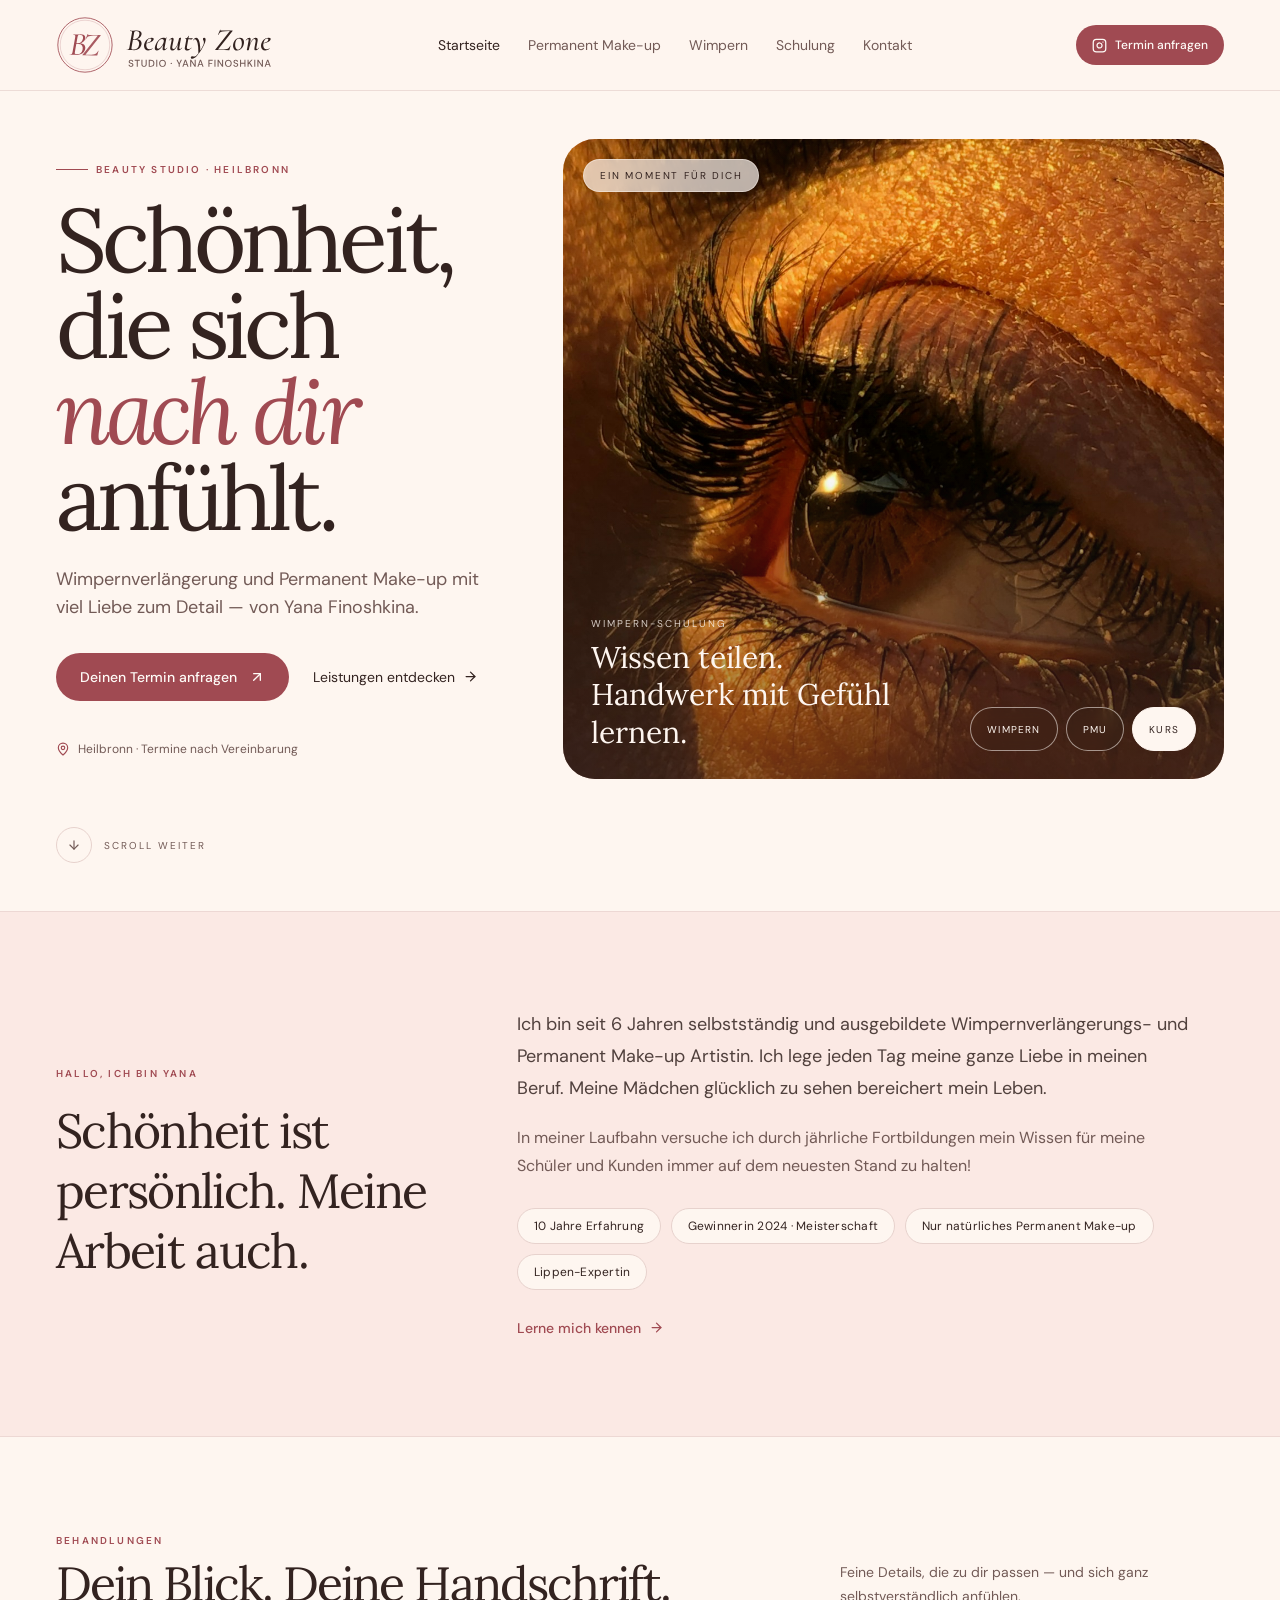
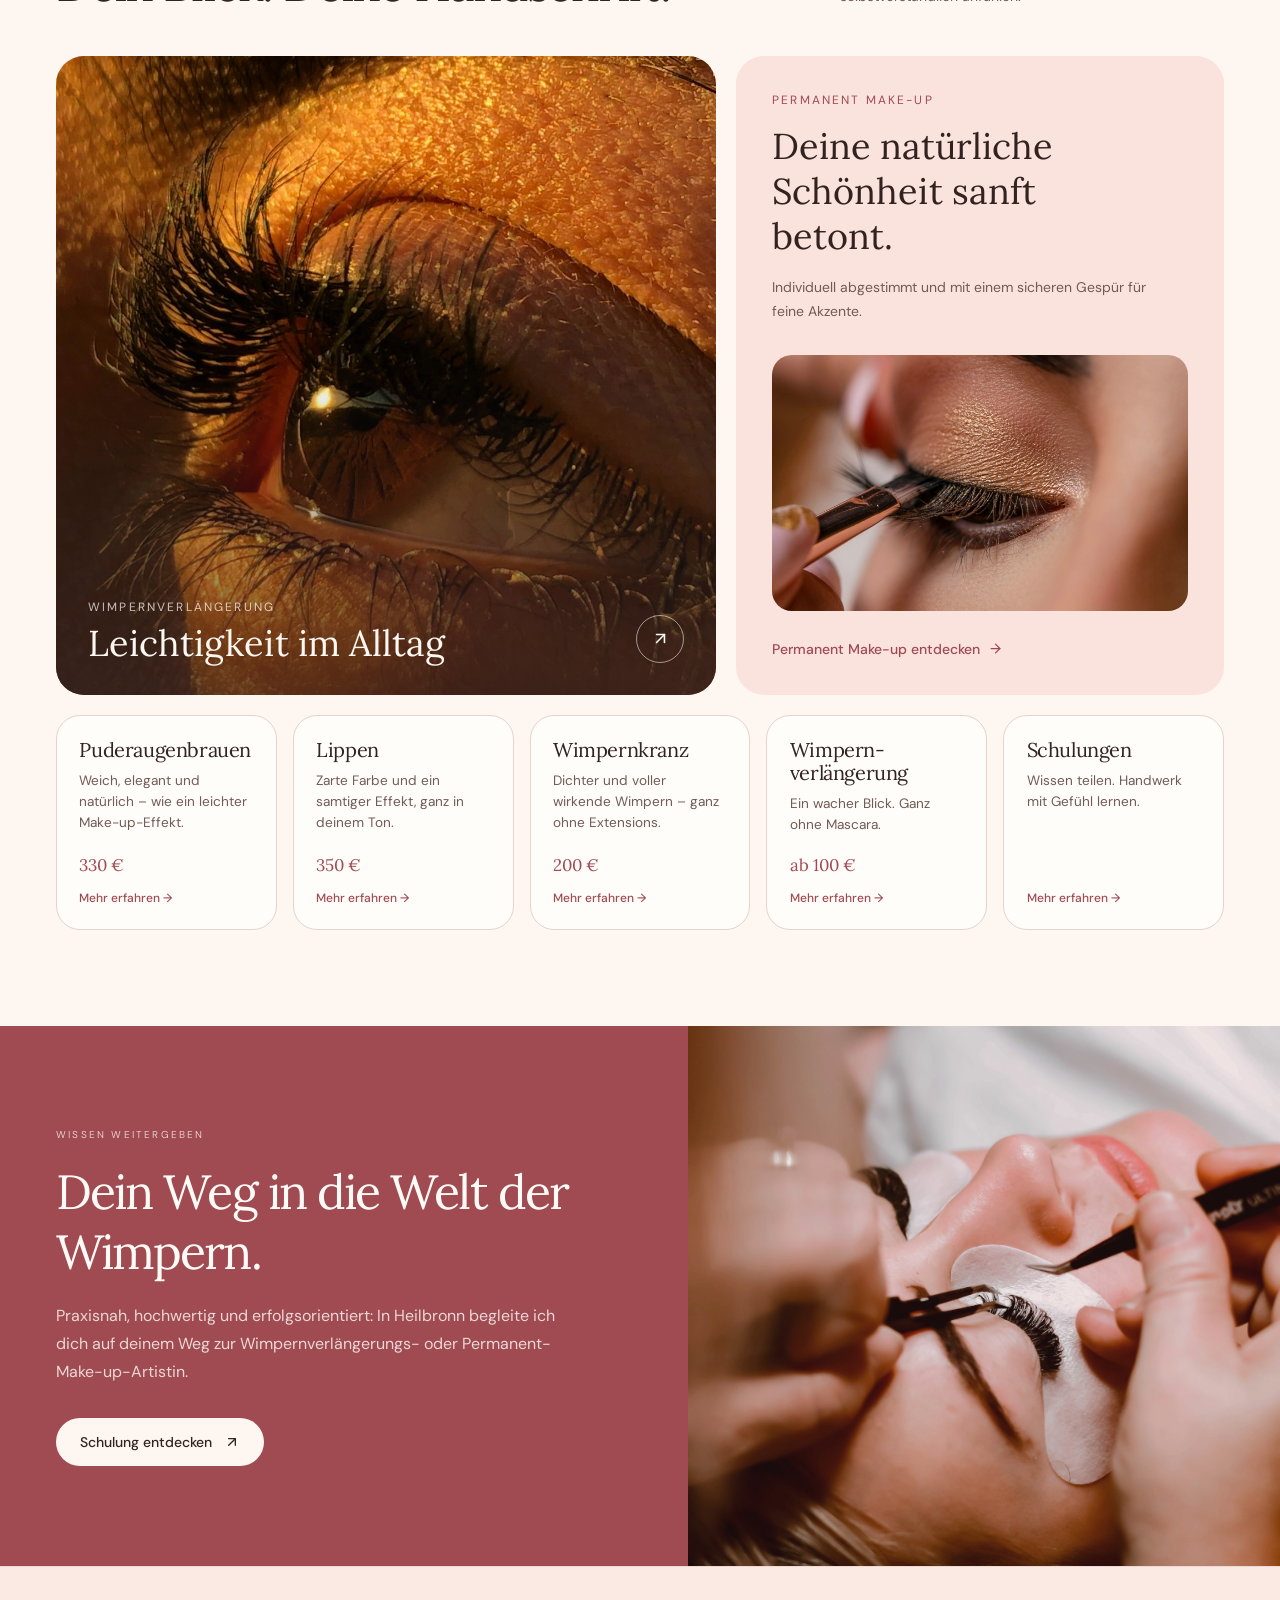
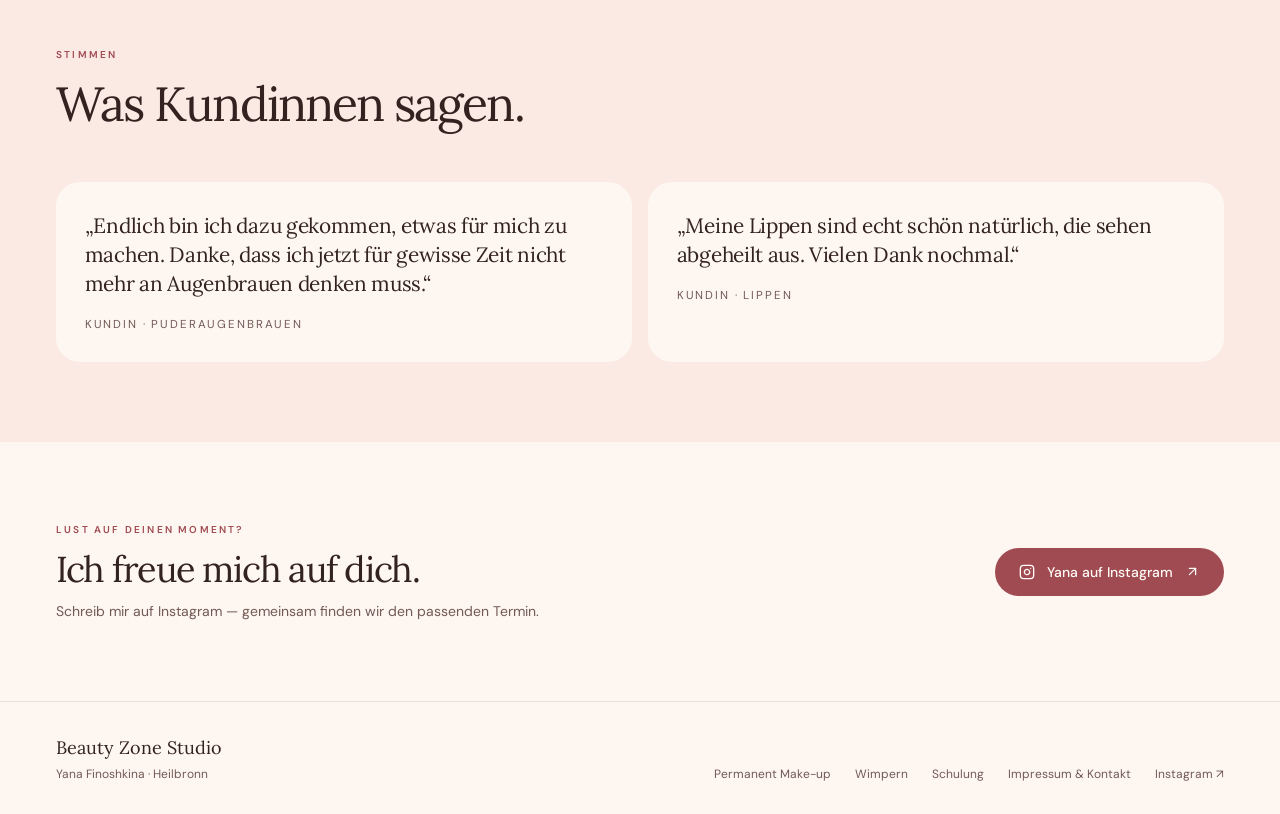
==== commit 3c4e93e9: "Add files via upload" ====
--- a/index.html
+++ b/index.html
@@ -1,11 +1,11 @@
 <!doctype html>
-<html lang="de">
+<html lang="de" class="bz-blue">
 <head>
 <meta charset="utf-8">
 <meta name="viewport" content="width=device-width, initial-scale=1.0">
 <title>Beauty Zone Studio · Yana Finoshkina</title>
 <meta name="description" content="Permanent Make-up (Puderaugenbrauen, Lippen), Wimpernverlängerung und praxisnahe Schulungen bei Yana Finoshkina in Heilbronn.">
-<meta name="theme-color" content="#fef6f0">
+<meta name="theme-color" content="#06070c">
 <meta property="og:type" content="website">
 <meta property="og:title" content="Beauty Zone Studio">
 <meta property="og:description" content="Wimpernverlängerung, Permanent Make-up und Schulungen bei Yana Finoshkina in Heilbronn.">
@@ -16,9 +16,10 @@
 <link rel="preload" as="image" href="assets/img/photo-1589710751893-f9a6770ad71b-w1500.jpg">
 <link rel="stylesheet" href="assets/index-KQtdbGjK.css">
 <link rel="stylesheet" href="assets/custom.css">
+<link rel="stylesheet" href="assets/theme-blue.css">
 </head>
 <body>
-<header class="relative z-20 border-b border-border/70 bg-background/95"><div class="mx-auto flex max-w-[1440px] flex-wrap items-center justify-between gap-x-8 gap-y-3 px-5 py-4 md:px-10 lg:px-14"><a href="index.html" class="flex items-center" aria-label="Beauty Zone Studio – Startseite"><img src="assets/logo.svg" alt="Beauty Zone Studio – Yana Finoshkina" class="bz-logo" width="204" height="58"></a><nav aria-label="Hauptnavigation" class="order-3 flex w-full items-center gap-5 overflow-x-auto pb-1 text-[12px] text-muted-foreground sm:order-none sm:w-auto sm:pb-0 md:gap-7 md:text-sm"><a href="index.html" class="whitespace-nowrap text-foreground">Startseite</a><a href="permanent-make-up.html" class="whitespace-nowrap transition-colors hover:text-primary">Permanent Make-up</a><a href="wimpern.html" class="whitespace-nowrap transition-colors hover:text-primary">Wimpern</a><a href="wimpernverlangerung-schulung.html" class="whitespace-nowrap transition-colors hover:text-primary">Schulung</a><a href="impressum.html" class="whitespace-nowrap transition-colors hover:text-primary">Kontakt</a></nav><a href="https://www.instagram.com/yana_finoshkina/" target="_blank" rel="noreferrer" class="inline-flex min-h-10 items-center gap-2 rounded-full bg-primary px-4 text-xs font-medium text-primary-foreground transition hover:-translate-y-0.5 hover:shadow-md"><svg xmlns="http://www.w3.org/2000/svg" width="15" height="15" viewBox="0 0 24 24" fill="none" stroke="currentColor" stroke-width="2" stroke-linecap="round" stroke-linejoin="round" class="lucide lucide-instagram" aria-hidden="true"><rect width="20" height="20" x="2" y="2" rx="5" ry="5"></rect><path d="M16 11.37A4 4 0 1 1 12.63 8 4 4 0 0 1 16 11.37z"></path><line x1="17.5" x2="17.51" y1="6.5" y2="6.5"></line></svg> Termin anfragen</a></div></header><main><section class="mx-auto grid max-w-[1440px] gap-8 px-5 pb-12 pt-8 md:px-10 md:pb-16 md:pt-12 lg:min-h-[min(790px,calc(100svh-88px))] lg:grid-cols-[0.82fr_1.18fr] lg:items-center lg:gap-12 lg:px-14 lg:py-12"><div class="order-2 flex flex-col items-start lg:order-1"><p class="mb-5 flex items-center gap-2 text-[10px] font-semibold uppercase tracking-[0.22em] text-primary"><span class="h-px w-8 bg-primary"></span> Beauty Studio · Heilbronn</p><h1 class="max-w-[650px] font-serif text-[clamp(3.1rem,7vw,6.5rem)] leading-[0.96] tracking-[-0.055em]">Schönheit, die sich <em class="font-normal text-primary">nach dir</em> anfühlt.</h1><p class="mt-6 max-w-md text-base leading-7 text-muted-foreground md:text-lg">Wimpernverlängerung und Permanent Make-up mit viel Liebe zum Detail — von Yana Finoshkina.</p><div class="mt-8 flex flex-wrap items-center gap-3"><a href="https://www.instagram.com/yana_finoshkina/" target="_blank" rel="noreferrer" class="group inline-flex min-h-12 items-center gap-3 rounded-full bg-primary px-6 text-sm font-medium text-primary-foreground transition hover:-translate-y-0.5 hover:shadow-md active:scale-[0.98]">Deinen Termin anfragen <svg xmlns="http://www.w3.org/2000/svg" width="16" height="16" viewBox="0 0 24 24" fill="none" stroke="currentColor" stroke-width="2" stroke-linecap="round" stroke-linejoin="round" class="lucide lucide-arrow-up-right" aria-hidden="true"><path d="M7 7h10v10"></path><path d="M7 17 17 7"></path></svg></a><a href="wimpern.html" class="inline-flex min-h-12 items-center gap-2 px-3 text-sm transition hover:text-primary">Leistungen entdecken <svg xmlns="http://www.w3.org/2000/svg" width="15" height="15" viewBox="0 0 24 24" fill="none" stroke="currentColor" stroke-width="2" stroke-linecap="round" stroke-linejoin="round" class="lucide lucide-arrow-right" aria-hidden="true"><path d="M5 12h14"></path><path d="m12 5 7 7-7 7"></path></svg></a></div><div class="mt-10 flex items-center gap-2 text-xs text-muted-foreground"><svg xmlns="http://www.w3.org/2000/svg" width="14" height="14" viewBox="0 0 24 24" fill="none" stroke="currentColor" stroke-width="2" stroke-linecap="round" stroke-linejoin="round" class="lucide lucide-map-pin text-primary" aria-hidden="true"><path d="M20 10c0 4.993-5.539 10.193-7.399 11.799a1 1 0 0 1-1.202 0C9.539 20.193 4 14.993 4 10a8 8 0 0 1 16 0"></path><circle cx="12" cy="10" r="3"></circle></svg> Heilbronn · Termine nach Vereinbarung</div></div><div class="relative order-1 min-h-[420px] overflow-hidden rounded-[2rem] bg-secondary md:min-h-[560px] lg:order-2 lg:min-h-[640px]"><img src="assets/img/photo-1589710751893-f9a6770ad71b-w1500.jpg" alt="Wimpernverlängerung in Behandlung, Symbolfoto" class="absolute inset-0 h-full w-full object-cover transition-all duration-700 scale-100 opacity-100"><img src="assets/img/photo-1709477542149-f4e0e21d590b-w1500.jpg" alt="Kosmetische Behandlung am Auge, Symbolfoto" class="absolute inset-0 h-full w-full object-cover transition-all duration-700 scale-[1.04] opacity-0"><img src="assets/img/photo-1715195060250-b321e5cd5171-w1200.jpg" alt="Nahaufnahme langer Wimpern, Symbolfoto" class="absolute inset-0 h-full w-full object-cover transition-all duration-700 scale-[1.04] opacity-0"><div class="absolute inset-0 bg-gradient-to-t from-foreground/55 via-transparent to-foreground/5"></div><div class="absolute left-5 top-5 rounded-full border border-background/45 bg-background/70 px-4 py-2 text-[10px] uppercase tracking-[0.18em] text-foreground backdrop-blur-sm">Ein Moment für dich</div><div class="absolute inset-x-5 bottom-5 flex flex-col gap-5 md:inset-x-7 md:bottom-7 md:flex-row md:items-end md:justify-between"><div class="text-background"><p class="text-[10px] uppercase tracking-[0.2em] text-background/80">Wimpernverlängerung</p><p class="mt-2 max-w-xs font-serif text-2xl leading-tight md:text-3xl">Ein wacher Blick. Ganz ohne Mascara.</p><p class="mt-2 text-[10px] text-background/75">Symbolfoto</p></div><div class="flex gap-2" aria-label="Behandlung wählen"><button type="button" aria-label="Wimpernverlängerung anzeigen" aria-pressed="true" class="min-h-11 rounded-full border px-4 text-[10px] uppercase tracking-[0.12em] transition-all border-background bg-background text-foreground">Wimpern</button><button type="button" aria-label="Permanent Make-up anzeigen" aria-pressed="false" class="min-h-11 rounded-full border px-4 text-[10px] uppercase tracking-[0.12em] transition-all border-background/55 bg-foreground/15 text-background backdrop-blur-sm hover:bg-foreground/30">PMU</button><button type="button" aria-label="Wimpern-Schulung anzeigen" aria-pressed="false" class="min-h-11 rounded-full border px-4 text-[10px] uppercase tracking-[0.12em] transition-all border-background/55 bg-foreground/15 text-background backdrop-blur-sm hover:bg-foreground/30">Kurs</button></div></div></div><a href="#yana-story" class="order-3 hidden items-center gap-3 text-[10px] uppercase tracking-[0.2em] text-muted-foreground transition hover:text-primary lg:flex"><span class="grid size-9 place-items-center rounded-full border border-border"><svg xmlns="http://www.w3.org/2000/svg" width="14" height="14" viewBox="0 0 24 24" fill="none" stroke="currentColor" stroke-width="2" stroke-linecap="round" stroke-linejoin="round" class="lucide lucide-arrow-down" aria-hidden="true"><path d="M12 5v14"></path><path d="m19 12-7 7-7-7"></path></svg></span> Scroll weiter</a></section><section id="yana-story" class="scroll-mt-8 border-y border-border/70 bg-secondary/60"><div class="mx-auto grid max-w-[1440px] gap-8 px-5 py-16 md:px-10 md:py-24 lg:grid-cols-[0.7fr_1.3fr] lg:items-center lg:gap-20 lg:px-14"><div><p class="text-[10px] font-semibold uppercase tracking-[0.22em] text-primary">Hallo, ich bin Yana</p><h2 class="mt-5 max-w-lg font-serif text-4xl leading-tight tracking-[-0.035em] md:text-5xl">Schönheit ist persönlich. Meine Arbeit auch.</h2></div><div class="max-w-2xl"><p class="text-lg leading-8 text-foreground/85">Ich bin seit 6 Jahren selbstständig und ausgebildete Wimpernverlängerungs- und Permanent Make-up Artistin. Ich lege jeden Tag meine ganze Liebe in meinen Beruf. Meine Mädchen glücklich zu sehen bereichert mein Leben.</p><p class="mt-5 leading-7 text-muted-foreground">In meiner Laufbahn versuche ich durch jährliche Fortbildungen mein Wissen für meine Schüler und Kunden immer auf dem neuesten Stand zu halten!</p><ul class="bz-chips"><li>10 Jahre Erfahrung</li><li>Gewinnerin 2024 · Meisterschaft</li><li>Nur natürliches Permanent Make-up</li><li>Lippen-Expertin</li></ul><a href="impressum.html" class="mt-7 inline-flex items-center gap-2 text-sm font-medium text-primary hover:gap-3">Lerne mich kennen <svg xmlns="http://www.w3.org/2000/svg" width="15" height="15" viewBox="0 0 24 24" fill="none" stroke="currentColor" stroke-width="2" stroke-linecap="round" stroke-linejoin="round" class="lucide lucide-arrow-right" aria-hidden="true"><path d="M5 12h14"></path><path d="m12 5 7 7-7 7"></path></svg></a></div></div></section><section class="mx-auto max-w-[1440px] px-5 py-16 md:px-10 md:py-24 lg:px-14"><div class="mb-9 flex flex-col gap-3 md:mb-12 md:flex-row md:items-end md:justify-between"><div><p class="text-[10px] font-semibold uppercase tracking-[0.22em] text-primary">Behandlungen</p><h2 class="mt-3 font-serif text-4xl tracking-[-0.04em] md:text-5xl">Dein Blick. Deine Handschrift.</h2></div><p class="max-w-sm text-sm leading-6 text-muted-foreground">Feine Details, die zu dir passen — und sich ganz selbstverständlich anfühlen.</p></div><div class="grid gap-5 md:grid-cols-[1.15fr_0.85fr]"><a href="wimpern.html" class="group relative min-h-[400px] overflow-hidden rounded-[1.75rem] bg-secondary md:min-h-[520px]"><img src="assets/img/photo-1715195060250-b321e5cd5171-w1200.jpg" alt="Nahaufnahme eines Auges mit langen Wimpern, Symbolfoto" class="absolute inset-0 h-full w-full object-cover transition duration-700 group-hover:scale-[1.04]"><div class="absolute inset-0 bg-gradient-to-t from-foreground/70 via-foreground/5 to-transparent"></div><span class="absolute left-5 top-5 rounded-full bg-background/85 px-3 py-2 text-[10px] uppercase tracking-[0.15em] text-foreground">Symbolfoto</span><div class="absolute inset-x-6 bottom-6 flex items-end justify-between text-background md:inset-x-8 md:bottom-8"><div><p class="text-xs uppercase tracking-[0.18em] text-background/75">Wimpernverlängerung</p><h3 class="mt-2 font-serif text-3xl md:text-4xl">Leichtigkeit im Alltag</h3></div><span class="grid size-12 place-items-center rounded-full border border-background/55 transition group-hover:bg-background group-hover:text-foreground"><svg xmlns="http://www.w3.org/2000/svg" width="19" height="19" viewBox="0 0 24 24" fill="none" stroke="currentColor" stroke-width="2" stroke-linecap="round" stroke-linejoin="round" class="lucide lucide-arrow-up-right" aria-hidden="true"><path d="M7 7h10v10"></path><path d="M7 17 17 7"></path></svg></span></div></a><div class="flex flex-col justify-between rounded-[1.75rem] bg-secondary p-7 md:p-9"><div><p class="text-xs uppercase tracking-[0.18em] text-primary">Permanent Make-up</p><h3 class="mt-4 max-w-sm font-serif text-3xl leading-tight md:text-4xl">Deine natürliche Schönheit sanft betont.</h3><p class="mt-4 max-w-sm text-sm leading-6 text-muted-foreground">Individuell abgestimmt und mit einem sicheren Gespür für feine Akzente.</p></div><div class="mt-8 overflow-hidden rounded-[1.25rem]"><img src="assets/img/photo-1709477542149-f4e0e21d590b-w1500.jpg" alt="Kosmetische Behandlung am Auge, Symbolfoto" class="h-52 w-full object-cover transition duration-500 hover:scale-[1.03] md:h-64"><p class="mt-2 text-[10px] text-muted-foreground">Symbolfoto · Bild: LOLA AZIZADA / Unsplash</p></div><a href="permanent-make-up.html" class="mt-7 inline-flex items-center gap-2 text-sm font-medium text-primary hover:gap-3">Permanent Make-up entdecken <svg xmlns="http://www.w3.org/2000/svg" width="15" height="15" viewBox="0 0 24 24" fill="none" stroke="currentColor" stroke-width="2" stroke-linecap="round" stroke-linejoin="round" class="lucide lucide-arrow-right" aria-hidden="true"><path d="M5 12h14"></path><path d="m12 5 7 7-7 7"></path></svg></a></div></div><div class="bz-svc"><a href="permanent-make-up.html#puderaugenbrauen"><h3>Puderaugenbrauen</h3><p>Weich, elegant und natürlich – wie ein leichter Make-up-Effekt.</p><span class="price">330 €</span><span class="more">Mehr erfahren →</span></a><a href="permanent-make-up.html#lippen"><h3>Lippen</h3><p>Zarte Farbe und ein samtiger Effekt, ganz in deinem Ton.</p><span class="price">350 €</span><span class="more">Mehr erfahren →</span></a><a href="permanent-make-up.html#wimpernkranz"><h3>Wimpernkranz</h3><p>Dichter und voller wirkende Wimpern – ganz ohne Extensions.</p><span class="price">200 €</span><span class="more">Mehr erfahren →</span></a><a href="wimpern.html"><h3>Wimpern&shy;verlängerung</h3><p>Ein wacher Blick. Ganz ohne Mascara.</p><span class="price">ab 100 €</span><span class="more">Mehr erfahren →</span></a><a href="wimpernverlangerung-schulung.html"><h3>Schulungen</h3><p>Wissen teilen. Handwerk mit Gefühl lernen.</p><span class="more">Mehr erfahren →</span></a></div></section><section class="overflow-hidden bg-primary text-primary-foreground"><div class="mx-auto grid max-w-[1440px] lg:grid-cols-[1fr_0.86fr]"><div class="flex flex-col items-start justify-center px-5 py-16 md:px-10 md:py-20 lg:px-14"><p class="text-[10px] uppercase tracking-[0.22em] text-primary-foreground/75">Wissen weitergeben</p><h2 class="mt-5 max-w-xl font-serif text-4xl leading-tight tracking-[-0.04em] md:text-5xl">Dein Weg in die Welt der Wimpern.</h2><p class="mt-5 max-w-lg leading-7 text-primary-foreground/80">Praxisnah, hochwertig und erfolgsorientiert: In Heilbronn begleite ich dich auf deinem Weg zur Wimpernverlängerungs- oder Permanent-Make-up-Artistin.</p><a href="wimpernverlangerung-schulung.html" class="mt-8 inline-flex min-h-12 items-center gap-3 rounded-full bg-background px-6 text-sm font-medium text-foreground transition hover:-translate-y-0.5 hover:shadow-md">Schulung entdecken <svg xmlns="http://www.w3.org/2000/svg" width="16" height="16" viewBox="0 0 24 24" fill="none" stroke="currentColor" stroke-width="2" stroke-linecap="round" stroke-linejoin="round" class="lucide lucide-arrow-up-right" aria-hidden="true"><path d="M7 7h10v10"></path><path d="M7 17 17 7"></path></svg></a></div><div class="relative min-h-[330px] overflow-hidden lg:min-h-[540px]"><img src="assets/img/photo-1589710751893-f9a6770ad71b-w1500.jpg" alt="Wimpernverlängerung in Arbeit, Symbolfoto" class="absolute inset-0 h-full w-full object-cover object-[50%_45%]"><div class="absolute inset-0 bg-primary/15"></div><span class="absolute bottom-5 right-5 rounded-full bg-background/85 px-3 py-2 text-[10px] text-foreground">Symbolfoto · Hayley Kim Studios / Unsplash</span></div></div></section><section class="border-t border-border/70 bg-secondary/60"><div class="mx-auto max-w-[1440px] px-5 py-16 md:px-10 md:py-20 lg:px-14"><div class="mb-9 md:mb-12"><p class="text-[10px] font-semibold uppercase tracking-[0.22em] text-primary">Stimmen</p><h2 class="mt-3 max-w-xl font-serif text-4xl leading-tight tracking-[-0.04em] md:text-5xl">Was Kundinnen sagen.</h2></div><div class="bz-voices"><figure class="bz-voice"><blockquote>„Endlich bin ich dazu gekommen, etwas für mich zu machen. Danke, dass ich jetzt für gewisse Zeit nicht mehr an Augenbrauen denken muss.“</blockquote><figcaption>Kundin · Puderaugenbrauen</figcaption></figure><figure class="bz-voice"><blockquote>„Meine Lippen sind echt schön natürlich, die sehen abgeheilt aus. Vielen Dank nochmal.“</blockquote><figcaption>Kundin · Lippen</figcaption></figure></div></div></section><section class="mx-auto flex max-w-[1440px] flex-col items-start justify-between gap-7 px-5 py-16 md:flex-row md:items-center md:px-10 md:py-20 lg:px-14"><div><p class="text-[10px] font-semibold uppercase tracking-[0.22em] text-primary">Lust auf deinen Moment?</p><h2 class="mt-3 font-serif text-3xl tracking-[-0.035em] md:text-4xl">Ich freue mich auf dich.</h2><p class="mt-3 text-sm text-muted-foreground">Schreib mir auf Instagram — gemeinsam finden wir den passenden Termin.</p></div><a href="https://www.instagram.com/yana_finoshkina/" target="_blank" rel="noreferrer" class="inline-flex min-h-12 items-center gap-3 rounded-full bg-primary px-6 text-sm font-medium text-primary-foreground transition hover:-translate-y-0.5 hover:shadow-md"><svg xmlns="http://www.w3.org/2000/svg" width="16" height="16" viewBox="0 0 24 24" fill="none" stroke="currentColor" stroke-width="2" stroke-linecap="round" stroke-linejoin="round" class="lucide lucide-instagram" aria-hidden="true"><rect width="20" height="20" x="2" y="2" rx="5" ry="5"></rect><path d="M16 11.37A4 4 0 1 1 12.63 8 4 4 0 0 1 16 11.37z"></path><line x1="17.5" x2="17.51" y1="6.5" y2="6.5"></line></svg> Yana auf Instagram <svg xmlns="http://www.w3.org/2000/svg" width="15" height="15" viewBox="0 0 24 24" fill="none" stroke="currentColor" stroke-width="2" stroke-linecap="round" stroke-linejoin="round" class="lucide lucide-arrow-up-right" aria-hidden="true"><path d="M7 7h10v10"></path><path d="M7 17 17 7"></path></svg></a></section></main><footer class="border-t border-border/70 bg-background"><div class="mx-auto flex max-w-[1440px] flex-col gap-6 px-5 py-8 text-xs text-muted-foreground md:flex-row md:items-end md:justify-between md:px-10 lg:px-14"><div><p class="font-serif text-lg text-foreground">Beauty Zone Studio</p><p class="mt-1">Yana Finoshkina · Heilbronn</p><p class="mt-3 max-w-xl text-[10px] leading-relaxed">Alle gezeigten Bilder sind Symbolfotos, keine Arbeiten von Yana. Bildnachweise: <a class="underline underline-offset-2 hover:text-primary" href="https://unsplash.com/@hayleykimstudios" target="_blank" rel="noreferrer">Hayley Kim Studios</a>, <a class="underline underline-offset-2 hover:text-primary" href="https://unsplash.com/@kalpa_mahagamage" target="_blank" rel="noreferrer">LOLA AZIZADA</a> und <a class="underline underline-offset-2 hover:text-primary" href="https://unsplash.com/@gouveiaaa" target="_blank" rel="noreferrer">Jader Gouveia</a> / Unsplash.</p></div><div class="flex flex-wrap gap-x-6 gap-y-2"><a href="permanent-make-up.html" class="hover:text-primary">Permanent Make-up</a><a href="wimpern.html" class="hover:text-primary">Wimpern</a><a href="wimpernverlangerung-schulung.html" class="hover:text-primary">Schulung</a><a href="impressum.html" class="hover:text-primary">Impressum &amp; Kontakt</a><a href="https://www.instagram.com/yana_finoshkina/" target="_blank" rel="noreferrer" class="hover:text-primary">Instagram ↗</a></div></div></footer>
+<header class="relative z-20 border-b border-border/70 bg-background/95"><div class="mx-auto flex max-w-[1440px] flex-wrap items-center justify-between gap-x-8 gap-y-3 px-5 py-4 md:px-10 lg:px-14"><a href="index.html" class="flex items-center" aria-label="Beauty Zone Studio – Startseite"><picture><source media="(max-width:480px)" srcset="assets/logo-compact.svg"><img src="assets/logo.svg" alt="Beauty Zone Studio – Yana Finoshkina" class="bz-logo" width="268" height="54"></picture></a><nav aria-label="Hauptnavigation" class="order-3 flex w-full items-center gap-5 overflow-x-auto pb-1 text-[12px] text-muted-foreground sm:order-none sm:w-auto sm:pb-0 md:gap-7 md:text-sm"><a href="index.html" class="whitespace-nowrap text-foreground">Startseite</a><a href="permanent-make-up.html" class="whitespace-nowrap transition-colors hover:text-primary">Permanent Make-up</a><a href="wimpern.html" class="whitespace-nowrap transition-colors hover:text-primary">Wimpern</a><a href="wimpernverlangerung-schulung.html" class="whitespace-nowrap transition-colors hover:text-primary">Schulung</a><a href="impressum.html" class="whitespace-nowrap transition-colors hover:text-primary">Kontakt</a></nav><a href="https://www.instagram.com/yana_finoshkina/" target="_blank" rel="noreferrer" class="inline-flex min-h-10 items-center gap-2 rounded-full bg-primary px-4 text-xs font-medium text-primary-foreground transition hover:-translate-y-0.5 hover:shadow-md"><svg xmlns="http://www.w3.org/2000/svg" width="15" height="15" viewBox="0 0 24 24" fill="none" stroke="currentColor" stroke-width="2" stroke-linecap="round" stroke-linejoin="round" class="lucide lucide-instagram" aria-hidden="true"><rect width="20" height="20" x="2" y="2" rx="5" ry="5"></rect><path d="M16 11.37A4 4 0 1 1 12.63 8 4 4 0 0 1 16 11.37z"></path><line x1="17.5" x2="17.51" y1="6.5" y2="6.5"></line></svg> Termin anfragen</a></div></header><main><section class="mx-auto grid max-w-[1440px] gap-8 px-5 pb-12 pt-8 md:px-10 md:pb-16 md:pt-12 lg:min-h-[min(790px,calc(100svh-88px))] lg:grid-cols-[0.82fr_1.18fr] lg:items-center lg:gap-12 lg:px-14 lg:py-12"><div class="order-2 flex flex-col items-start lg:order-1"><p class="mb-5 flex items-center gap-2 text-[10px] font-semibold uppercase tracking-[0.22em] text-primary"><span class="h-px w-8 bg-primary"></span> Beauty Studio · Heilbronn</p><h1 class="max-w-[650px] font-serif text-[clamp(3.1rem,7vw,6.5rem)] leading-[0.96] tracking-[-0.055em]">Schönheit, die sich <em class="font-normal text-primary">nach dir</em> anfühlt.</h1><p class="mt-6 max-w-md text-base leading-7 text-muted-foreground md:text-lg">Wimpernverlängerung und Permanent Make-up mit viel Liebe zum Detail — von Yana Finoshkina.</p><div class="mt-8 flex flex-wrap items-center gap-3"><a href="https://www.instagram.com/yana_finoshkina/" target="_blank" rel="noreferrer" class="group inline-flex min-h-12 items-center gap-3 rounded-full bg-primary px-6 text-sm font-medium text-primary-foreground transition hover:-translate-y-0.5 hover:shadow-md active:scale-[0.98]">Deinen Termin anfragen <svg xmlns="http://www.w3.org/2000/svg" width="16" height="16" viewBox="0 0 24 24" fill="none" stroke="currentColor" stroke-width="2" stroke-linecap="round" stroke-linejoin="round" class="lucide lucide-arrow-up-right" aria-hidden="true"><path d="M7 7h10v10"></path><path d="M7 17 17 7"></path></svg></a><a href="wimpern.html" class="inline-flex min-h-12 items-center gap-2 px-3 text-sm transition hover:text-primary">Leistungen entdecken <svg xmlns="http://www.w3.org/2000/svg" width="15" height="15" viewBox="0 0 24 24" fill="none" stroke="currentColor" stroke-width="2" stroke-linecap="round" stroke-linejoin="round" class="lucide lucide-arrow-right" aria-hidden="true"><path d="M5 12h14"></path><path d="m12 5 7 7-7 7"></path></svg></a></div><div class="mt-10 flex items-center gap-2 text-xs text-muted-foreground"><svg xmlns="http://www.w3.org/2000/svg" width="14" height="14" viewBox="0 0 24 24" fill="none" stroke="currentColor" stroke-width="2" stroke-linecap="round" stroke-linejoin="round" class="lucide lucide-map-pin text-primary" aria-hidden="true"><path d="M20 10c0 4.993-5.539 10.193-7.399 11.799a1 1 0 0 1-1.202 0C9.539 20.193 4 14.993 4 10a8 8 0 0 1 16 0"></path><circle cx="12" cy="10" r="3"></circle></svg> Heilbronn · Termine nach Vereinbarung</div></div><div class="relative order-1 min-h-[420px] overflow-hidden rounded-[2rem] bg-secondary md:min-h-[560px] lg:order-2 lg:min-h-[640px]"><img src="assets/img/photo-1589710751893-f9a6770ad71b-w1500.jpg" alt="Wimpernverlängerung in Behandlung" class="absolute inset-0 h-full w-full object-cover transition-all duration-700 scale-100 opacity-100"><img src="assets/img/photo-1709477542149-f4e0e21d590b-w1500.jpg" alt="Kosmetische Behandlung am Auge" class="absolute inset-0 h-full w-full object-cover transition-all duration-700 scale-[1.04] opacity-0"><img src="assets/img/photo-1715195060250-b321e5cd5171-w1200.jpg" alt="Nahaufnahme langer Wimpern" class="absolute inset-0 h-full w-full object-cover transition-all duration-700 scale-[1.04] opacity-0"><div class="absolute inset-0 bg-gradient-to-t from-foreground/55 via-transparent to-foreground/5"></div><div class="absolute left-5 top-5 rounded-full border border-background/45 bg-background/70 px-4 py-2 text-[10px] uppercase tracking-[0.18em] text-foreground backdrop-blur-sm">Ein Moment für dich</div><div class="absolute inset-x-5 bottom-5 flex flex-col gap-5 md:inset-x-7 md:bottom-7 md:flex-row md:items-end md:justify-between"><div class="text-background"><p class="text-[10px] uppercase tracking-[0.2em] text-background/80">Wimpernverlängerung</p><p class="mt-2 max-w-xs font-serif text-2xl leading-tight md:text-3xl">Ein wacher Blick. Ganz ohne Mascara.</p></div><div class="flex gap-2" aria-label="Behandlung wählen"><button type="button" aria-label="Wimpernverlängerung anzeigen" aria-pressed="true" class="min-h-11 rounded-full border px-4 text-[10px] uppercase tracking-[0.12em] transition-all border-background bg-background text-foreground">Wimpern</button><button type="button" aria-label="Permanent Make-up anzeigen" aria-pressed="false" class="min-h-11 rounded-full border px-4 text-[10px] uppercase tracking-[0.12em] transition-all border-background/55 bg-foreground/15 text-background backdrop-blur-sm hover:bg-foreground/30">PMU</button><button type="button" aria-label="Wimpern-Schulung anzeigen" aria-pressed="false" class="min-h-11 rounded-full border px-4 text-[10px] uppercase tracking-[0.12em] transition-all border-background/55 bg-foreground/15 text-background backdrop-blur-sm hover:bg-foreground/30">Kurs</button></div></div></div><a href="#yana-story" class="order-3 hidden items-center gap-3 text-[10px] uppercase tracking-[0.2em] text-muted-foreground transition hover:text-primary lg:flex"><span class="grid size-9 place-items-center rounded-full border border-border"><svg xmlns="http://www.w3.org/2000/svg" width="14" height="14" viewBox="0 0 24 24" fill="none" stroke="currentColor" stroke-width="2" stroke-linecap="round" stroke-linejoin="round" class="lucide lucide-arrow-down" aria-hidden="true"><path d="M12 5v14"></path><path d="m19 12-7 7-7-7"></path></svg></span> Scroll weiter</a></section><section id="yana-story" class="scroll-mt-8 border-y border-border/70 bg-secondary/60"><div class="mx-auto grid max-w-[1440px] gap-8 px-5 py-16 md:px-10 md:py-24 lg:grid-cols-[0.7fr_1.3fr] lg:items-center lg:gap-20 lg:px-14"><div><p class="text-[10px] font-semibold uppercase tracking-[0.22em] text-primary">Hallo, ich bin Yana</p><h2 class="mt-5 max-w-lg font-serif text-4xl leading-tight tracking-[-0.035em] md:text-5xl">Schönheit ist persönlich. Meine Arbeit auch.</h2></div><div class="max-w-2xl"><p class="text-lg leading-8 text-foreground/85">Ich bin seit 6 Jahren selbstständig und ausgebildete Wimpernverlängerungs- und Permanent Make-up Artistin. Ich lege jeden Tag meine ganze Liebe in meinen Beruf. Meine Mädchen glücklich zu sehen bereichert mein Leben.</p><p class="mt-5 leading-7 text-muted-foreground">In meiner Laufbahn versuche ich durch jährliche Fortbildungen mein Wissen für meine Schüler und Kunden immer auf dem neuesten Stand zu halten!</p><ul class="bz-chips"><li>10 Jahre Erfahrung</li><li>Gewinnerin 2024 · Meisterschaft</li><li>Nur natürliches Permanent Make-up</li><li>Lippen-Expertin</li></ul><a href="impressum.html" class="mt-7 inline-flex items-center gap-2 text-sm font-medium text-primary hover:gap-3">Lerne mich kennen <svg xmlns="http://www.w3.org/2000/svg" width="15" height="15" viewBox="0 0 24 24" fill="none" stroke="currentColor" stroke-width="2" stroke-linecap="round" stroke-linejoin="round" class="lucide lucide-arrow-right" aria-hidden="true"><path d="M5 12h14"></path><path d="m12 5 7 7-7 7"></path></svg></a></div></div></section><section class="mx-auto max-w-[1440px] px-5 py-16 md:px-10 md:py-24 lg:px-14"><div class="mb-9 flex flex-col gap-3 md:mb-12 md:flex-row md:items-end md:justify-between"><div><p class="text-[10px] font-semibold uppercase tracking-[0.22em] text-primary">Behandlungen</p><h2 class="mt-3 font-serif text-4xl tracking-[-0.04em] md:text-5xl">Dein Blick. Deine Handschrift.</h2></div><p class="max-w-sm text-sm leading-6 text-muted-foreground">Feine Details, die zu dir passen — und sich ganz selbstverständlich anfühlen.</p></div><div class="grid gap-5 md:grid-cols-[1.15fr_0.85fr]"><a href="wimpern.html" class="group relative min-h-[400px] overflow-hidden rounded-[1.75rem] bg-secondary md:min-h-[520px]"><img src="assets/img/photo-1715195060250-b321e5cd5171-w1200.jpg" alt="Nahaufnahme eines Auges mit langen Wimpern" class="absolute inset-0 h-full w-full object-cover transition duration-700 group-hover:scale-[1.04]"><div class="absolute inset-0 bg-gradient-to-t from-foreground/70 via-foreground/5 to-transparent"></div><div class="absolute inset-x-6 bottom-6 flex items-end justify-between text-background md:inset-x-8 md:bottom-8"><div><p class="text-xs uppercase tracking-[0.18em] text-background/75">Wimpernverlängerung</p><h3 class="mt-2 font-serif text-3xl md:text-4xl">Leichtigkeit im Alltag</h3></div><span class="grid size-12 place-items-center rounded-full border border-background/55 transition group-hover:bg-background group-hover:text-foreground"><svg xmlns="http://www.w3.org/2000/svg" width="19" height="19" viewBox="0 0 24 24" fill="none" stroke="currentColor" stroke-width="2" stroke-linecap="round" stroke-linejoin="round" class="lucide lucide-arrow-up-right" aria-hidden="true"><path d="M7 7h10v10"></path><path d="M7 17 17 7"></path></svg></span></div></a><div class="flex flex-col justify-between rounded-[1.75rem] bg-secondary p-7 md:p-9"><div><p class="text-xs uppercase tracking-[0.18em] text-primary">Permanent Make-up</p><h3 class="mt-4 max-w-sm font-serif text-3xl leading-tight md:text-4xl">Deine natürliche Schönheit sanft betont.</h3><p class="mt-4 max-w-sm text-sm leading-6 text-muted-foreground">Individuell abgestimmt und mit einem sicheren Gespür für feine Akzente.</p></div><div class="mt-8 overflow-hidden rounded-[1.25rem]"><img src="assets/img/photo-1709477542149-f4e0e21d590b-w1500.jpg" alt="Kosmetische Behandlung am Auge" class="h-52 w-full object-cover transition duration-500 hover:scale-[1.03] md:h-64"></div><a href="permanent-make-up.html" class="mt-7 inline-flex items-center gap-2 text-sm font-medium text-primary hover:gap-3">Permanent Make-up entdecken <svg xmlns="http://www.w3.org/2000/svg" width="15" height="15" viewBox="0 0 24 24" fill="none" stroke="currentColor" stroke-width="2" stroke-linecap="round" stroke-linejoin="round" class="lucide lucide-arrow-right" aria-hidden="true"><path d="M5 12h14"></path><path d="m12 5 7 7-7 7"></path></svg></a></div></div><div class="bz-svc"><a href="permanent-make-up.html#puderaugenbrauen"><h3>Puderaugenbrauen</h3><p>Weich, elegant und natürlich – wie ein leichter Make-up-Effekt.</p><span class="price">330 €</span><span class="more">Mehr erfahren →</span></a><a href="permanent-make-up.html#lippen"><h3>Lippen</h3><p>Zarte Farbe und ein samtiger Effekt, ganz in deinem Ton.</p><span class="price">350 €</span><span class="more">Mehr erfahren →</span></a><a href="permanent-make-up.html#wimpernkranz"><h3>Wimpernkranz</h3><p>Dichter und voller wirkende Wimpern – ganz ohne Extensions.</p><span class="price">200 €</span><span class="more">Mehr erfahren →</span></a><a href="wimpern.html"><h3>Wimpern&shy;verlängerung</h3><p>Ein wacher Blick. Ganz ohne Mascara.</p><span class="price">ab 100 €</span><span class="more">Mehr erfahren →</span></a><a href="wimpernverlangerung-schulung.html"><h3>Schulungen</h3><p>Wissen teilen. Handwerk mit Gefühl lernen.</p><span class="more">Mehr erfahren →</span></a></div></section><section class="overflow-hidden bg-primary text-primary-foreground"><div class="mx-auto grid max-w-[1440px] lg:grid-cols-[1fr_0.86fr]"><div class="flex flex-col items-start justify-center px-5 py-16 md:px-10 md:py-20 lg:px-14"><p class="text-[10px] uppercase tracking-[0.22em] text-primary-foreground/75">Wissen weitergeben</p><h2 class="mt-5 max-w-xl font-serif text-4xl leading-tight tracking-[-0.04em] md:text-5xl">Dein Weg in die Welt der Wimpern.</h2><p class="mt-5 max-w-lg leading-7 text-primary-foreground/80">Praxisnah, hochwertig und erfolgsorientiert: In Heilbronn begleite ich dich auf deinem Weg zur Wimpernverlängerungs- oder Permanent-Make-up-Artistin.</p><a href="wimpernverlangerung-schulung.html" class="mt-8 inline-flex min-h-12 items-center gap-3 rounded-full bg-background px-6 text-sm font-medium text-foreground transition hover:-translate-y-0.5 hover:shadow-md">Schulung entdecken <svg xmlns="http://www.w3.org/2000/svg" width="16" height="16" viewBox="0 0 24 24" fill="none" stroke="currentColor" stroke-width="2" stroke-linecap="round" stroke-linejoin="round" class="lucide lucide-arrow-up-right" aria-hidden="true"><path d="M7 7h10v10"></path><path d="M7 17 17 7"></path></svg></a></div><div class="relative min-h-[330px] overflow-hidden lg:min-h-[540px]"><img src="assets/img/photo-1589710751893-f9a6770ad71b-w1500.jpg" alt="Wimpernverlängerung in Arbeit" class="absolute inset-0 h-full w-full object-cover object-[50%_45%]"><div class="absolute inset-0 bg-primary/15"></div></div></div></section><section class="border-t border-border/70 bg-secondary/60"><div class="mx-auto max-w-[1440px] px-5 py-16 md:px-10 md:py-20 lg:px-14"><div class="mb-9 md:mb-12"><p class="text-[10px] font-semibold uppercase tracking-[0.22em] text-primary">Stimmen</p><h2 class="mt-3 max-w-xl font-serif text-4xl leading-tight tracking-[-0.04em] md:text-5xl">Was Kundinnen sagen.</h2></div><div class="bz-voices"><figure class="bz-voice"><blockquote>„Endlich bin ich dazu gekommen, etwas für mich zu machen. Danke, dass ich jetzt für gewisse Zeit nicht mehr an Augenbrauen denken muss.“</blockquote><figcaption>Kundin · Puderaugenbrauen</figcaption></figure><figure class="bz-voice"><blockquote>„Meine Lippen sind echt schön natürlich, die sehen abgeheilt aus. Vielen Dank nochmal.“</blockquote><figcaption>Kundin · Lippen</figcaption></figure></div></div></section><section class="mx-auto flex max-w-[1440px] flex-col items-start justify-between gap-7 px-5 py-16 md:flex-row md:items-center md:px-10 md:py-20 lg:px-14"><div><p class="text-[10px] font-semibold uppercase tracking-[0.22em] text-primary">Lust auf deinen Moment?</p><h2 class="mt-3 font-serif text-3xl tracking-[-0.035em] md:text-4xl">Ich freue mich auf dich.</h2><p class="mt-3 text-sm text-muted-foreground">Schreib mir auf Instagram — gemeinsam finden wir den passenden Termin.</p></div><a href="https://www.instagram.com/yana_finoshkina/" target="_blank" rel="noreferrer" class="inline-flex min-h-12 items-center gap-3 rounded-full bg-primary px-6 text-sm font-medium text-primary-foreground transition hover:-translate-y-0.5 hover:shadow-md"><svg xmlns="http://www.w3.org/2000/svg" width="16" height="16" viewBox="0 0 24 24" fill="none" stroke="currentColor" stroke-width="2" stroke-linecap="round" stroke-linejoin="round" class="lucide lucide-instagram" aria-hidden="true"><rect width="20" height="20" x="2" y="2" rx="5" ry="5"></rect><path d="M16 11.37A4 4 0 1 1 12.63 8 4 4 0 0 1 16 11.37z"></path><line x1="17.5" x2="17.51" y1="6.5" y2="6.5"></line></svg> Yana auf Instagram <svg xmlns="http://www.w3.org/2000/svg" width="15" height="15" viewBox="0 0 24 24" fill="none" stroke="currentColor" stroke-width="2" stroke-linecap="round" stroke-linejoin="round" class="lucide lucide-arrow-up-right" aria-hidden="true"><path d="M7 7h10v10"></path><path d="M7 17 17 7"></path></svg></a></section></main><footer class="border-t border-border/70 bg-background"><div class="mx-auto flex max-w-[1440px] flex-col gap-6 px-5 py-8 text-xs text-muted-foreground md:flex-row md:items-end md:justify-between md:px-10 lg:px-14"><div><p class="font-serif text-lg text-foreground">Beauty Zone Studio</p><p class="mt-1">Yana Finoshkina · Heilbronn</p></div><div class="flex flex-wrap gap-x-6 gap-y-2"><a href="permanent-make-up.html" class="hover:text-primary">Permanent Make-up</a><a href="wimpern.html" class="hover:text-primary">Wimpern</a><a href="wimpernverlangerung-schulung.html" class="hover:text-primary">Schulung</a><a href="impressum.html" class="hover:text-primary">Impressum &amp; Kontakt</a><a href="https://www.instagram.com/yana_finoshkina/" target="_blank" rel="noreferrer" class="hover:text-primary">Instagram ↗</a></div></div></footer>
 <script>
 (function () {
   var data = [
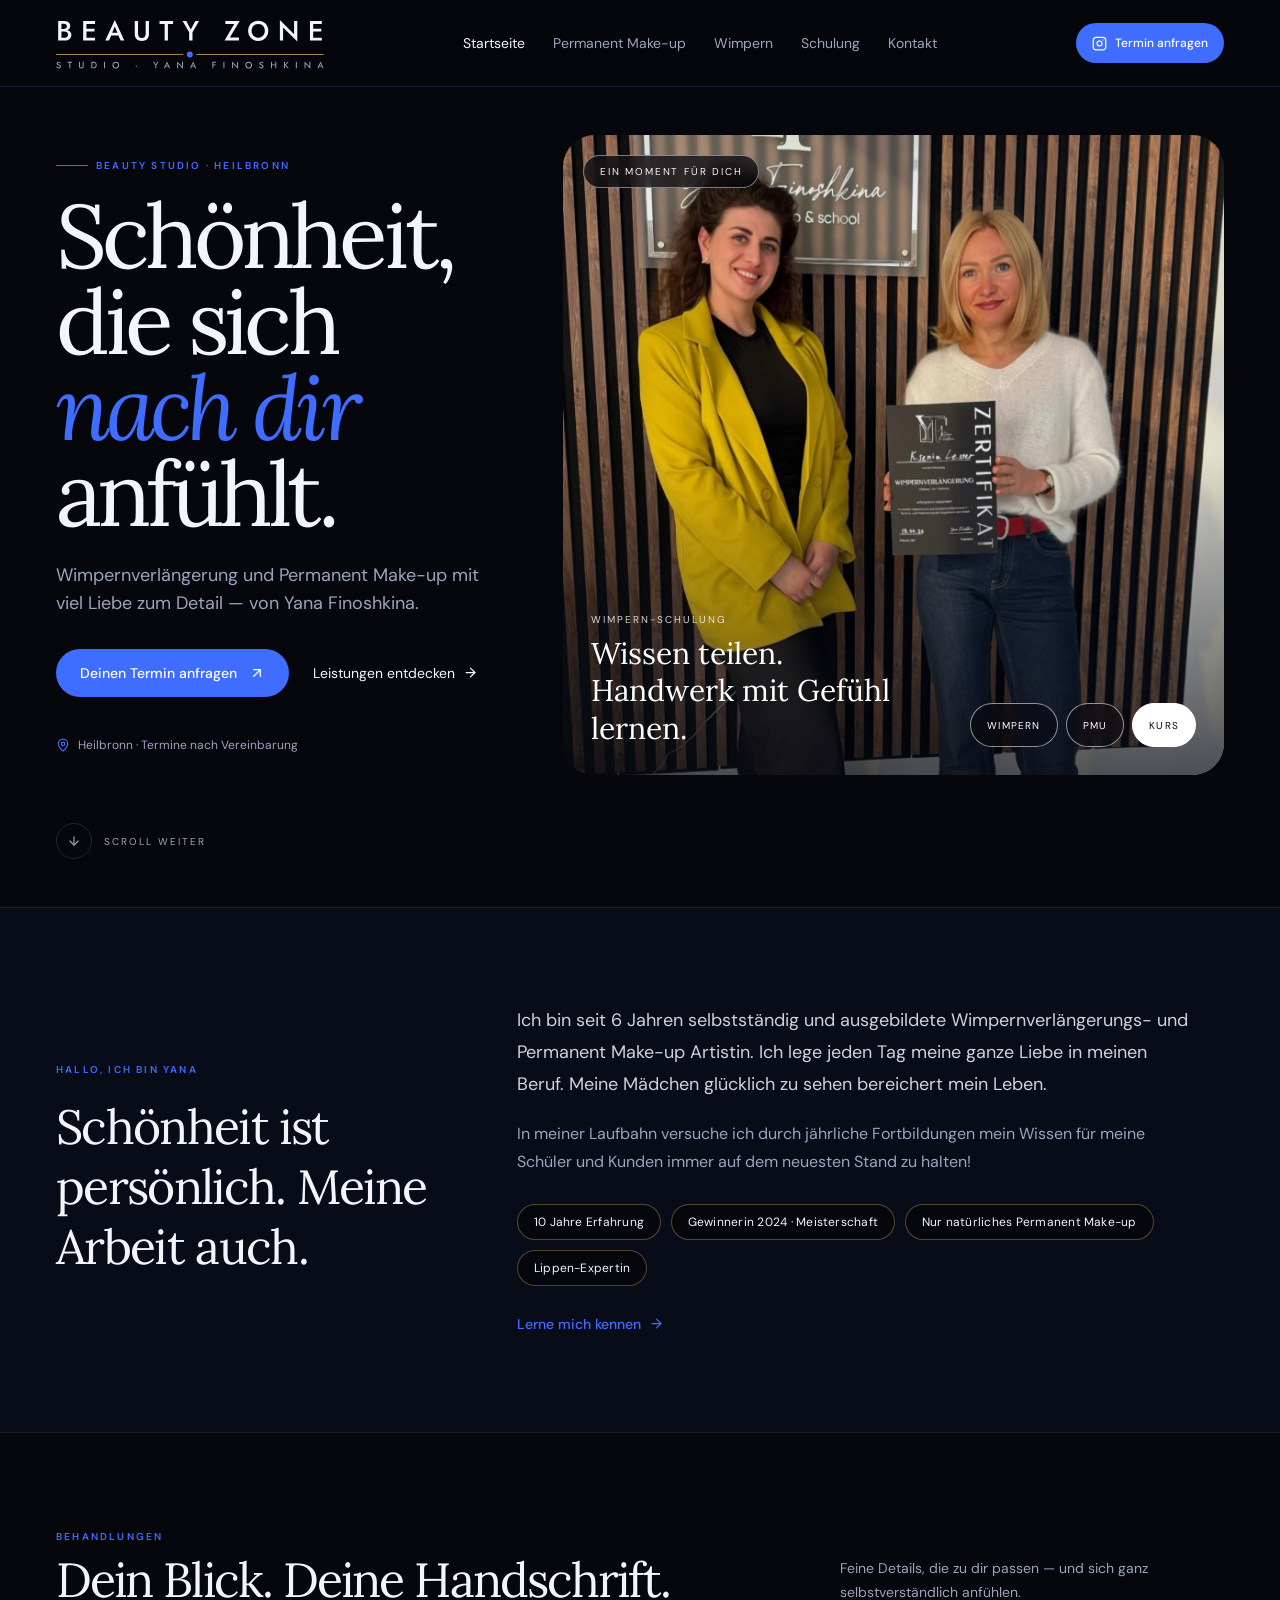
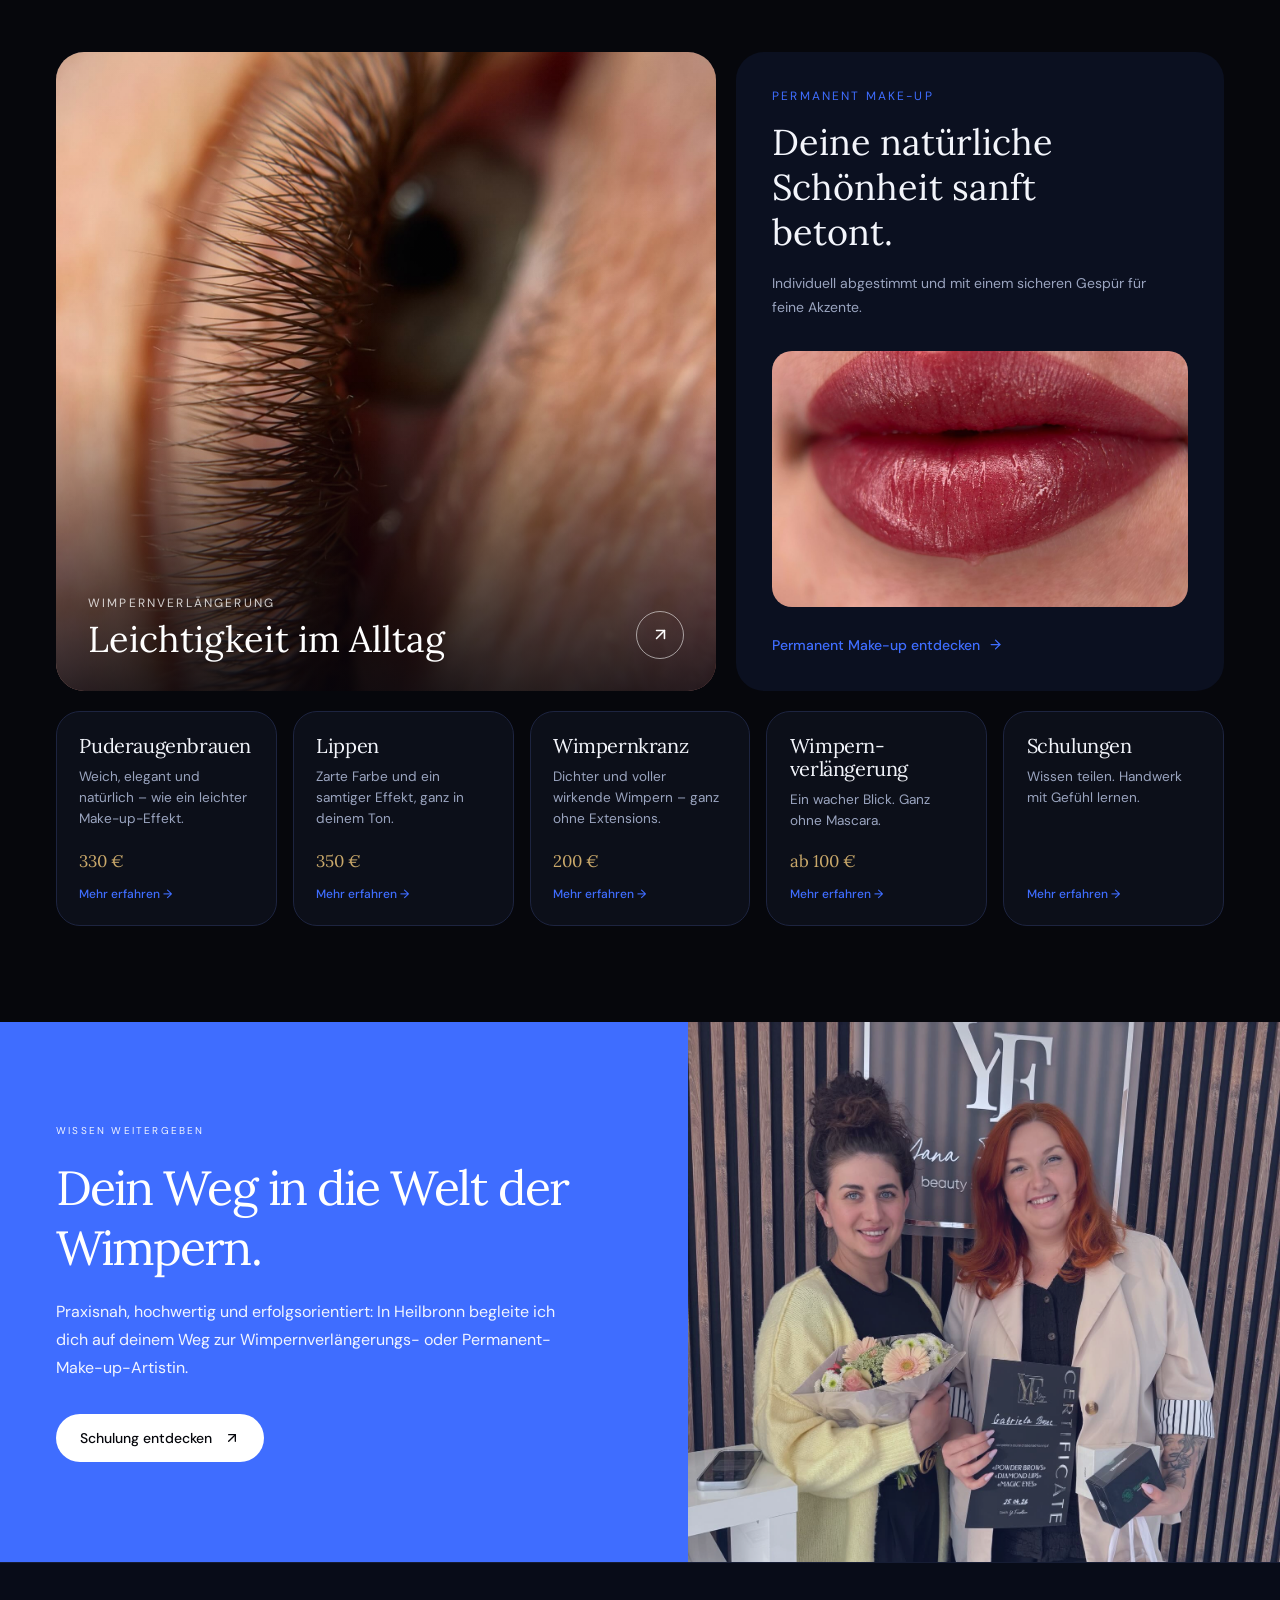
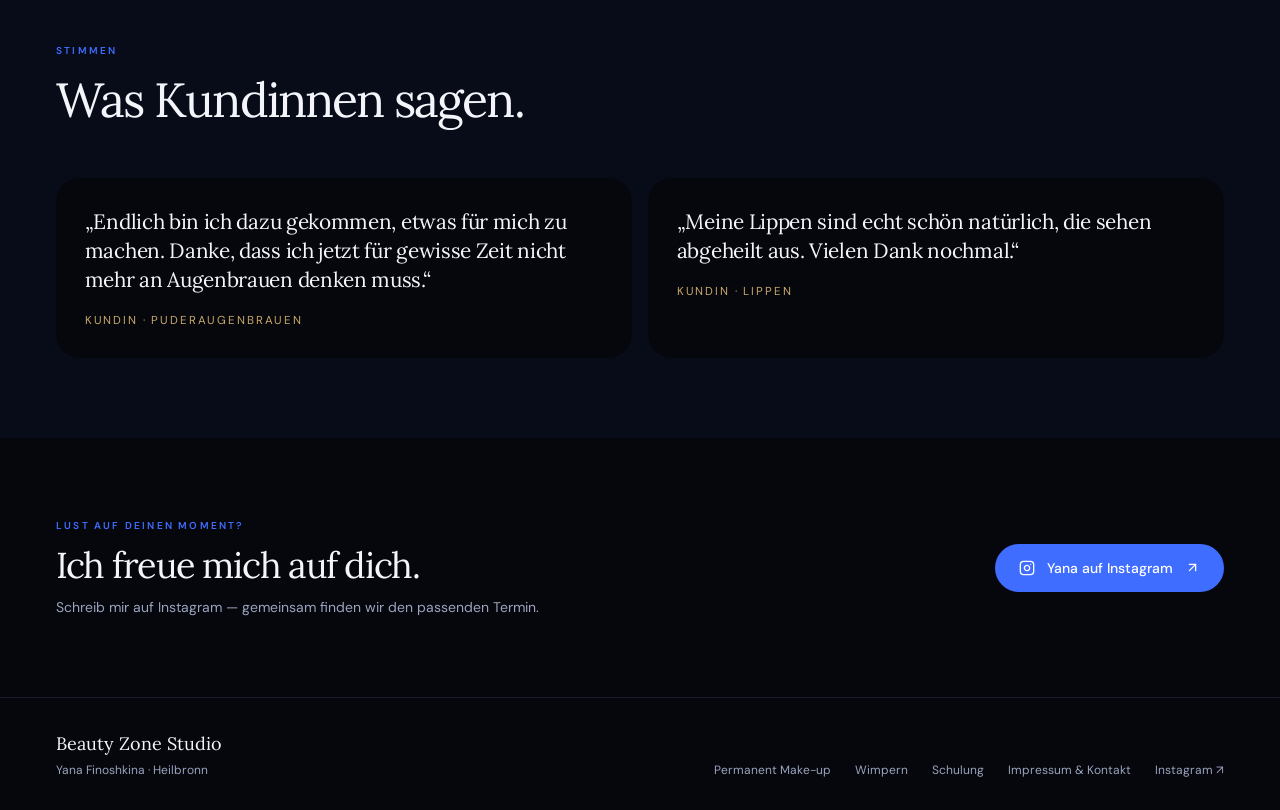
==== commit 0d4f0a38: "Add files via upload" ====
--- a/index.html
+++ b/index.html
@@ -12,14 +12,16 @@
 <meta property="og:site_name" content="Beauty Zone Studio">
 <meta property="og:locale" content="de_DE">
 <meta name="twitter:card" content="summary_large_image">
-<link rel="icon" type="image/svg+xml" href="favicon.svg">
-<link rel="preload" as="image" href="assets/img/photo-1589710751893-f9a6770ad71b-w1500.jpg">
+<link rel="icon" href="favicon.ico?v=3" sizes="32x32">
+<link rel="icon" type="image/svg+xml" href="favicon.svg?v=3">
+<link rel="apple-touch-icon" href="apple-touch-icon.png?v=3">
+<link rel="preload" as="image" href="assets/img/yana-lashes-2.jpg">
 <link rel="stylesheet" href="assets/index-KQtdbGjK.css">
 <link rel="stylesheet" href="assets/custom.css">
 <link rel="stylesheet" href="assets/theme-blue.css">
 </head>
 <body>
-<header class="relative z-20 border-b border-border/70 bg-background/95"><div class="mx-auto flex max-w-[1440px] flex-wrap items-center justify-between gap-x-8 gap-y-3 px-5 py-4 md:px-10 lg:px-14"><a href="index.html" class="flex items-center" aria-label="Beauty Zone Studio – Startseite"><picture><source media="(max-width:480px)" srcset="assets/logo-compact.svg"><img src="assets/logo.svg" alt="Beauty Zone Studio – Yana Finoshkina" class="bz-logo" width="268" height="54"></picture></a><nav aria-label="Hauptnavigation" class="order-3 flex w-full items-center gap-5 overflow-x-auto pb-1 text-[12px] text-muted-foreground sm:order-none sm:w-auto sm:pb-0 md:gap-7 md:text-sm"><a href="index.html" class="whitespace-nowrap text-foreground">Startseite</a><a href="permanent-make-up.html" class="whitespace-nowrap transition-colors hover:text-primary">Permanent Make-up</a><a href="wimpern.html" class="whitespace-nowrap transition-colors hover:text-primary">Wimpern</a><a href="wimpernverlangerung-schulung.html" class="whitespace-nowrap transition-colors hover:text-primary">Schulung</a><a href="impressum.html" class="whitespace-nowrap transition-colors hover:text-primary">Kontakt</a></nav><a href="https://www.instagram.com/yana_finoshkina/" target="_blank" rel="noreferrer" class="inline-flex min-h-10 items-center gap-2 rounded-full bg-primary px-4 text-xs font-medium text-primary-foreground transition hover:-translate-y-0.5 hover:shadow-md"><svg xmlns="http://www.w3.org/2000/svg" width="15" height="15" viewBox="0 0 24 24" fill="none" stroke="currentColor" stroke-width="2" stroke-linecap="round" stroke-linejoin="round" class="lucide lucide-instagram" aria-hidden="true"><rect width="20" height="20" x="2" y="2" rx="5" ry="5"></rect><path d="M16 11.37A4 4 0 1 1 12.63 8 4 4 0 0 1 16 11.37z"></path><line x1="17.5" x2="17.51" y1="6.5" y2="6.5"></line></svg> Termin anfragen</a></div></header><main><section class="mx-auto grid max-w-[1440px] gap-8 px-5 pb-12 pt-8 md:px-10 md:pb-16 md:pt-12 lg:min-h-[min(790px,calc(100svh-88px))] lg:grid-cols-[0.82fr_1.18fr] lg:items-center lg:gap-12 lg:px-14 lg:py-12"><div class="order-2 flex flex-col items-start lg:order-1"><p class="mb-5 flex items-center gap-2 text-[10px] font-semibold uppercase tracking-[0.22em] text-primary"><span class="h-px w-8 bg-primary"></span> Beauty Studio · Heilbronn</p><h1 class="max-w-[650px] font-serif text-[clamp(3.1rem,7vw,6.5rem)] leading-[0.96] tracking-[-0.055em]">Schönheit, die sich <em class="font-normal text-primary">nach dir</em> anfühlt.</h1><p class="mt-6 max-w-md text-base leading-7 text-muted-foreground md:text-lg">Wimpernverlängerung und Permanent Make-up mit viel Liebe zum Detail — von Yana Finoshkina.</p><div class="mt-8 flex flex-wrap items-center gap-3"><a href="https://www.instagram.com/yana_finoshkina/" target="_blank" rel="noreferrer" class="group inline-flex min-h-12 items-center gap-3 rounded-full bg-primary px-6 text-sm font-medium text-primary-foreground transition hover:-translate-y-0.5 hover:shadow-md active:scale-[0.98]">Deinen Termin anfragen <svg xmlns="http://www.w3.org/2000/svg" width="16" height="16" viewBox="0 0 24 24" fill="none" stroke="currentColor" stroke-width="2" stroke-linecap="round" stroke-linejoin="round" class="lucide lucide-arrow-up-right" aria-hidden="true"><path d="M7 7h10v10"></path><path d="M7 17 17 7"></path></svg></a><a href="wimpern.html" class="inline-flex min-h-12 items-center gap-2 px-3 text-sm transition hover:text-primary">Leistungen entdecken <svg xmlns="http://www.w3.org/2000/svg" width="15" height="15" viewBox="0 0 24 24" fill="none" stroke="currentColor" stroke-width="2" stroke-linecap="round" stroke-linejoin="round" class="lucide lucide-arrow-right" aria-hidden="true"><path d="M5 12h14"></path><path d="m12 5 7 7-7 7"></path></svg></a></div><div class="mt-10 flex items-center gap-2 text-xs text-muted-foreground"><svg xmlns="http://www.w3.org/2000/svg" width="14" height="14" viewBox="0 0 24 24" fill="none" stroke="currentColor" stroke-width="2" stroke-linecap="round" stroke-linejoin="round" class="lucide lucide-map-pin text-primary" aria-hidden="true"><path d="M20 10c0 4.993-5.539 10.193-7.399 11.799a1 1 0 0 1-1.202 0C9.539 20.193 4 14.993 4 10a8 8 0 0 1 16 0"></path><circle cx="12" cy="10" r="3"></circle></svg> Heilbronn · Termine nach Vereinbarung</div></div><div class="relative order-1 min-h-[420px] overflow-hidden rounded-[2rem] bg-secondary md:min-h-[560px] lg:order-2 lg:min-h-[640px]"><img src="assets/img/photo-1589710751893-f9a6770ad71b-w1500.jpg" alt="Wimpernverlängerung in Behandlung" class="absolute inset-0 h-full w-full object-cover transition-all duration-700 scale-100 opacity-100"><img src="assets/img/photo-1709477542149-f4e0e21d590b-w1500.jpg" alt="Kosmetische Behandlung am Auge" class="absolute inset-0 h-full w-full object-cover transition-all duration-700 scale-[1.04] opacity-0"><img src="assets/img/photo-1715195060250-b321e5cd5171-w1200.jpg" alt="Nahaufnahme langer Wimpern" class="absolute inset-0 h-full w-full object-cover transition-all duration-700 scale-[1.04] opacity-0"><div class="absolute inset-0 bg-gradient-to-t from-foreground/55 via-transparent to-foreground/5"></div><div class="absolute left-5 top-5 rounded-full border border-background/45 bg-background/70 px-4 py-2 text-[10px] uppercase tracking-[0.18em] text-foreground backdrop-blur-sm">Ein Moment für dich</div><div class="absolute inset-x-5 bottom-5 flex flex-col gap-5 md:inset-x-7 md:bottom-7 md:flex-row md:items-end md:justify-between"><div class="text-background"><p class="text-[10px] uppercase tracking-[0.2em] text-background/80">Wimpernverlängerung</p><p class="mt-2 max-w-xs font-serif text-2xl leading-tight md:text-3xl">Ein wacher Blick. Ganz ohne Mascara.</p></div><div class="flex gap-2" aria-label="Behandlung wählen"><button type="button" aria-label="Wimpernverlängerung anzeigen" aria-pressed="true" class="min-h-11 rounded-full border px-4 text-[10px] uppercase tracking-[0.12em] transition-all border-background bg-background text-foreground">Wimpern</button><button type="button" aria-label="Permanent Make-up anzeigen" aria-pressed="false" class="min-h-11 rounded-full border px-4 text-[10px] uppercase tracking-[0.12em] transition-all border-background/55 bg-foreground/15 text-background backdrop-blur-sm hover:bg-foreground/30">PMU</button><button type="button" aria-label="Wimpern-Schulung anzeigen" aria-pressed="false" class="min-h-11 rounded-full border px-4 text-[10px] uppercase tracking-[0.12em] transition-all border-background/55 bg-foreground/15 text-background backdrop-blur-sm hover:bg-foreground/30">Kurs</button></div></div></div><a href="#yana-story" class="order-3 hidden items-center gap-3 text-[10px] uppercase tracking-[0.2em] text-muted-foreground transition hover:text-primary lg:flex"><span class="grid size-9 place-items-center rounded-full border border-border"><svg xmlns="http://www.w3.org/2000/svg" width="14" height="14" viewBox="0 0 24 24" fill="none" stroke="currentColor" stroke-width="2" stroke-linecap="round" stroke-linejoin="round" class="lucide lucide-arrow-down" aria-hidden="true"><path d="M12 5v14"></path><path d="m19 12-7 7-7-7"></path></svg></span> Scroll weiter</a></section><section id="yana-story" class="scroll-mt-8 border-y border-border/70 bg-secondary/60"><div class="mx-auto grid max-w-[1440px] gap-8 px-5 py-16 md:px-10 md:py-24 lg:grid-cols-[0.7fr_1.3fr] lg:items-center lg:gap-20 lg:px-14"><div><p class="text-[10px] font-semibold uppercase tracking-[0.22em] text-primary">Hallo, ich bin Yana</p><h2 class="mt-5 max-w-lg font-serif text-4xl leading-tight tracking-[-0.035em] md:text-5xl">Schönheit ist persönlich. Meine Arbeit auch.</h2></div><div class="max-w-2xl"><p class="text-lg leading-8 text-foreground/85">Ich bin seit 6 Jahren selbstständig und ausgebildete Wimpernverlängerungs- und Permanent Make-up Artistin. Ich lege jeden Tag meine ganze Liebe in meinen Beruf. Meine Mädchen glücklich zu sehen bereichert mein Leben.</p><p class="mt-5 leading-7 text-muted-foreground">In meiner Laufbahn versuche ich durch jährliche Fortbildungen mein Wissen für meine Schüler und Kunden immer auf dem neuesten Stand zu halten!</p><ul class="bz-chips"><li>10 Jahre Erfahrung</li><li>Gewinnerin 2024 · Meisterschaft</li><li>Nur natürliches Permanent Make-up</li><li>Lippen-Expertin</li></ul><a href="impressum.html" class="mt-7 inline-flex items-center gap-2 text-sm font-medium text-primary hover:gap-3">Lerne mich kennen <svg xmlns="http://www.w3.org/2000/svg" width="15" height="15" viewBox="0 0 24 24" fill="none" stroke="currentColor" stroke-width="2" stroke-linecap="round" stroke-linejoin="round" class="lucide lucide-arrow-right" aria-hidden="true"><path d="M5 12h14"></path><path d="m12 5 7 7-7 7"></path></svg></a></div></div></section><section class="mx-auto max-w-[1440px] px-5 py-16 md:px-10 md:py-24 lg:px-14"><div class="mb-9 flex flex-col gap-3 md:mb-12 md:flex-row md:items-end md:justify-between"><div><p class="text-[10px] font-semibold uppercase tracking-[0.22em] text-primary">Behandlungen</p><h2 class="mt-3 font-serif text-4xl tracking-[-0.04em] md:text-5xl">Dein Blick. Deine Handschrift.</h2></div><p class="max-w-sm text-sm leading-6 text-muted-foreground">Feine Details, die zu dir passen — und sich ganz selbstverständlich anfühlen.</p></div><div class="grid gap-5 md:grid-cols-[1.15fr_0.85fr]"><a href="wimpern.html" class="group relative min-h-[400px] overflow-hidden rounded-[1.75rem] bg-secondary md:min-h-[520px]"><img src="assets/img/photo-1715195060250-b321e5cd5171-w1200.jpg" alt="Nahaufnahme eines Auges mit langen Wimpern" class="absolute inset-0 h-full w-full object-cover transition duration-700 group-hover:scale-[1.04]"><div class="absolute inset-0 bg-gradient-to-t from-foreground/70 via-foreground/5 to-transparent"></div><div class="absolute inset-x-6 bottom-6 flex items-end justify-between text-background md:inset-x-8 md:bottom-8"><div><p class="text-xs uppercase tracking-[0.18em] text-background/75">Wimpernverlängerung</p><h3 class="mt-2 font-serif text-3xl md:text-4xl">Leichtigkeit im Alltag</h3></div><span class="grid size-12 place-items-center rounded-full border border-background/55 transition group-hover:bg-background group-hover:text-foreground"><svg xmlns="http://www.w3.org/2000/svg" width="19" height="19" viewBox="0 0 24 24" fill="none" stroke="currentColor" stroke-width="2" stroke-linecap="round" stroke-linejoin="round" class="lucide lucide-arrow-up-right" aria-hidden="true"><path d="M7 7h10v10"></path><path d="M7 17 17 7"></path></svg></span></div></a><div class="flex flex-col justify-between rounded-[1.75rem] bg-secondary p-7 md:p-9"><div><p class="text-xs uppercase tracking-[0.18em] text-primary">Permanent Make-up</p><h3 class="mt-4 max-w-sm font-serif text-3xl leading-tight md:text-4xl">Deine natürliche Schönheit sanft betont.</h3><p class="mt-4 max-w-sm text-sm leading-6 text-muted-foreground">Individuell abgestimmt und mit einem sicheren Gespür für feine Akzente.</p></div><div class="mt-8 overflow-hidden rounded-[1.25rem]"><img src="assets/img/photo-1709477542149-f4e0e21d590b-w1500.jpg" alt="Kosmetische Behandlung am Auge" class="h-52 w-full object-cover transition duration-500 hover:scale-[1.03] md:h-64"></div><a href="permanent-make-up.html" class="mt-7 inline-flex items-center gap-2 text-sm font-medium text-primary hover:gap-3">Permanent Make-up entdecken <svg xmlns="http://www.w3.org/2000/svg" width="15" height="15" viewBox="0 0 24 24" fill="none" stroke="currentColor" stroke-width="2" stroke-linecap="round" stroke-linejoin="round" class="lucide lucide-arrow-right" aria-hidden="true"><path d="M5 12h14"></path><path d="m12 5 7 7-7 7"></path></svg></a></div></div><div class="bz-svc"><a href="permanent-make-up.html#puderaugenbrauen"><h3>Puderaugenbrauen</h3><p>Weich, elegant und natürlich – wie ein leichter Make-up-Effekt.</p><span class="price">330 €</span><span class="more">Mehr erfahren →</span></a><a href="permanent-make-up.html#lippen"><h3>Lippen</h3><p>Zarte Farbe und ein samtiger Effekt, ganz in deinem Ton.</p><span class="price">350 €</span><span class="more">Mehr erfahren →</span></a><a href="permanent-make-up.html#wimpernkranz"><h3>Wimpernkranz</h3><p>Dichter und voller wirkende Wimpern – ganz ohne Extensions.</p><span class="price">200 €</span><span class="more">Mehr erfahren →</span></a><a href="wimpern.html"><h3>Wimpern&shy;verlängerung</h3><p>Ein wacher Blick. Ganz ohne Mascara.</p><span class="price">ab 100 €</span><span class="more">Mehr erfahren →</span></a><a href="wimpernverlangerung-schulung.html"><h3>Schulungen</h3><p>Wissen teilen. Handwerk mit Gefühl lernen.</p><span class="more">Mehr erfahren →</span></a></div></section><section class="overflow-hidden bg-primary text-primary-foreground"><div class="mx-auto grid max-w-[1440px] lg:grid-cols-[1fr_0.86fr]"><div class="flex flex-col items-start justify-center px-5 py-16 md:px-10 md:py-20 lg:px-14"><p class="text-[10px] uppercase tracking-[0.22em] text-primary-foreground/75">Wissen weitergeben</p><h2 class="mt-5 max-w-xl font-serif text-4xl leading-tight tracking-[-0.04em] md:text-5xl">Dein Weg in die Welt der Wimpern.</h2><p class="mt-5 max-w-lg leading-7 text-primary-foreground/80">Praxisnah, hochwertig und erfolgsorientiert: In Heilbronn begleite ich dich auf deinem Weg zur Wimpernverlängerungs- oder Permanent-Make-up-Artistin.</p><a href="wimpernverlangerung-schulung.html" class="mt-8 inline-flex min-h-12 items-center gap-3 rounded-full bg-background px-6 text-sm font-medium text-foreground transition hover:-translate-y-0.5 hover:shadow-md">Schulung entdecken <svg xmlns="http://www.w3.org/2000/svg" width="16" height="16" viewBox="0 0 24 24" fill="none" stroke="currentColor" stroke-width="2" stroke-linecap="round" stroke-linejoin="round" class="lucide lucide-arrow-up-right" aria-hidden="true"><path d="M7 7h10v10"></path><path d="M7 17 17 7"></path></svg></a></div><div class="relative min-h-[330px] overflow-hidden lg:min-h-[540px]"><img src="assets/img/photo-1589710751893-f9a6770ad71b-w1500.jpg" alt="Wimpernverlängerung in Arbeit" class="absolute inset-0 h-full w-full object-cover object-[50%_45%]"><div class="absolute inset-0 bg-primary/15"></div></div></div></section><section class="border-t border-border/70 bg-secondary/60"><div class="mx-auto max-w-[1440px] px-5 py-16 md:px-10 md:py-20 lg:px-14"><div class="mb-9 md:mb-12"><p class="text-[10px] font-semibold uppercase tracking-[0.22em] text-primary">Stimmen</p><h2 class="mt-3 max-w-xl font-serif text-4xl leading-tight tracking-[-0.04em] md:text-5xl">Was Kundinnen sagen.</h2></div><div class="bz-voices"><figure class="bz-voice"><blockquote>„Endlich bin ich dazu gekommen, etwas für mich zu machen. Danke, dass ich jetzt für gewisse Zeit nicht mehr an Augenbrauen denken muss.“</blockquote><figcaption>Kundin · Puderaugenbrauen</figcaption></figure><figure class="bz-voice"><blockquote>„Meine Lippen sind echt schön natürlich, die sehen abgeheilt aus. Vielen Dank nochmal.“</blockquote><figcaption>Kundin · Lippen</figcaption></figure></div></div></section><section class="mx-auto flex max-w-[1440px] flex-col items-start justify-between gap-7 px-5 py-16 md:flex-row md:items-center md:px-10 md:py-20 lg:px-14"><div><p class="text-[10px] font-semibold uppercase tracking-[0.22em] text-primary">Lust auf deinen Moment?</p><h2 class="mt-3 font-serif text-3xl tracking-[-0.035em] md:text-4xl">Ich freue mich auf dich.</h2><p class="mt-3 text-sm text-muted-foreground">Schreib mir auf Instagram — gemeinsam finden wir den passenden Termin.</p></div><a href="https://www.instagram.com/yana_finoshkina/" target="_blank" rel="noreferrer" class="inline-flex min-h-12 items-center gap-3 rounded-full bg-primary px-6 text-sm font-medium text-primary-foreground transition hover:-translate-y-0.5 hover:shadow-md"><svg xmlns="http://www.w3.org/2000/svg" width="16" height="16" viewBox="0 0 24 24" fill="none" stroke="currentColor" stroke-width="2" stroke-linecap="round" stroke-linejoin="round" class="lucide lucide-instagram" aria-hidden="true"><rect width="20" height="20" x="2" y="2" rx="5" ry="5"></rect><path d="M16 11.37A4 4 0 1 1 12.63 8 4 4 0 0 1 16 11.37z"></path><line x1="17.5" x2="17.51" y1="6.5" y2="6.5"></line></svg> Yana auf Instagram <svg xmlns="http://www.w3.org/2000/svg" width="15" height="15" viewBox="0 0 24 24" fill="none" stroke="currentColor" stroke-width="2" stroke-linecap="round" stroke-linejoin="round" class="lucide lucide-arrow-up-right" aria-hidden="true"><path d="M7 7h10v10"></path><path d="M7 17 17 7"></path></svg></a></section></main><footer class="border-t border-border/70 bg-background"><div class="mx-auto flex max-w-[1440px] flex-col gap-6 px-5 py-8 text-xs text-muted-foreground md:flex-row md:items-end md:justify-between md:px-10 lg:px-14"><div><p class="font-serif text-lg text-foreground">Beauty Zone Studio</p><p class="mt-1">Yana Finoshkina · Heilbronn</p></div><div class="flex flex-wrap gap-x-6 gap-y-2"><a href="permanent-make-up.html" class="hover:text-primary">Permanent Make-up</a><a href="wimpern.html" class="hover:text-primary">Wimpern</a><a href="wimpernverlangerung-schulung.html" class="hover:text-primary">Schulung</a><a href="impressum.html" class="hover:text-primary">Impressum &amp; Kontakt</a><a href="https://www.instagram.com/yana_finoshkina/" target="_blank" rel="noreferrer" class="hover:text-primary">Instagram ↗</a></div></div></footer>
+<header class="relative z-20 border-b border-border/70 bg-background/95"><div class="mx-auto flex max-w-[1440px] flex-wrap items-center justify-between gap-x-8 gap-y-3 px-5 py-4 md:px-10 lg:px-14"><a href="index.html" class="flex items-center" aria-label="Beauty Zone Studio – Startseite"><picture><source media="(max-width:480px)" srcset="assets/logo-compact.svg"><img src="assets/logo.svg" alt="Beauty Zone Studio – Yana Finoshkina" class="bz-logo" width="268" height="54"></picture></a><nav aria-label="Hauptnavigation" class="order-3 flex w-full items-center gap-5 overflow-x-auto pb-1 text-[12px] text-muted-foreground sm:order-none sm:w-auto sm:pb-0 md:gap-7 md:text-sm"><a href="index.html" class="whitespace-nowrap text-foreground">Startseite</a><a href="permanent-make-up.html" class="whitespace-nowrap transition-colors hover:text-primary">Permanent Make-up</a><a href="wimpern.html" class="whitespace-nowrap transition-colors hover:text-primary">Wimpern</a><a href="wimpernverlangerung-schulung.html" class="whitespace-nowrap transition-colors hover:text-primary">Schulung</a><a href="impressum.html" class="whitespace-nowrap transition-colors hover:text-primary">Kontakt</a></nav><a href="https://www.instagram.com/yana_finoshkina/" target="_blank" rel="noreferrer" class="inline-flex min-h-10 items-center gap-2 rounded-full bg-primary px-4 text-xs font-medium text-primary-foreground transition hover:-translate-y-0.5 hover:shadow-md"><svg xmlns="http://www.w3.org/2000/svg" width="15" height="15" viewBox="0 0 24 24" fill="none" stroke="currentColor" stroke-width="2" stroke-linecap="round" stroke-linejoin="round" class="lucide lucide-instagram" aria-hidden="true"><rect width="20" height="20" x="2" y="2" rx="5" ry="5"></rect><path d="M16 11.37A4 4 0 1 1 12.63 8 4 4 0 0 1 16 11.37z"></path><line x1="17.5" x2="17.51" y1="6.5" y2="6.5"></line></svg> Termin anfragen</a></div></header><main><section class="mx-auto grid max-w-[1440px] gap-8 px-5 pb-12 pt-8 md:px-10 md:pb-16 md:pt-12 lg:min-h-[min(790px,calc(100svh-88px))] lg:grid-cols-[0.82fr_1.18fr] lg:items-center lg:gap-12 lg:px-14 lg:py-12"><div class="order-2 flex flex-col items-start lg:order-1"><p class="mb-5 flex items-center gap-2 text-[10px] font-semibold uppercase tracking-[0.22em] text-primary"><span class="h-px w-8 bg-primary"></span> Beauty Studio · Heilbronn</p><h1 class="max-w-[650px] font-serif text-[clamp(3.1rem,7vw,6.5rem)] leading-[0.96] tracking-[-0.055em]">Schönheit, die sich <em class="font-normal text-primary">nach dir</em> anfühlt.</h1><p class="mt-6 max-w-md text-base leading-7 text-muted-foreground md:text-lg">Wimpernverlängerung und Permanent Make-up mit viel Liebe zum Detail — von Yana Finoshkina.</p><div class="mt-8 flex flex-wrap items-center gap-3"><a href="https://www.instagram.com/yana_finoshkina/" target="_blank" rel="noreferrer" class="group inline-flex min-h-12 items-center gap-3 rounded-full bg-primary px-6 text-sm font-medium text-primary-foreground transition hover:-translate-y-0.5 hover:shadow-md active:scale-[0.98]">Deinen Termin anfragen <svg xmlns="http://www.w3.org/2000/svg" width="16" height="16" viewBox="0 0 24 24" fill="none" stroke="currentColor" stroke-width="2" stroke-linecap="round" stroke-linejoin="round" class="lucide lucide-arrow-up-right" aria-hidden="true"><path d="M7 7h10v10"></path><path d="M7 17 17 7"></path></svg></a><a href="wimpern.html" class="inline-flex min-h-12 items-center gap-2 px-3 text-sm transition hover:text-primary">Leistungen entdecken <svg xmlns="http://www.w3.org/2000/svg" width="15" height="15" viewBox="0 0 24 24" fill="none" stroke="currentColor" stroke-width="2" stroke-linecap="round" stroke-linejoin="round" class="lucide lucide-arrow-right" aria-hidden="true"><path d="M5 12h14"></path><path d="m12 5 7 7-7 7"></path></svg></a></div><div class="mt-10 flex items-center gap-2 text-xs text-muted-foreground"><svg xmlns="http://www.w3.org/2000/svg" width="14" height="14" viewBox="0 0 24 24" fill="none" stroke="currentColor" stroke-width="2" stroke-linecap="round" stroke-linejoin="round" class="lucide lucide-map-pin text-primary" aria-hidden="true"><path d="M20 10c0 4.993-5.539 10.193-7.399 11.799a1 1 0 0 1-1.202 0C9.539 20.193 4 14.993 4 10a8 8 0 0 1 16 0"></path><circle cx="12" cy="10" r="3"></circle></svg> Heilbronn · Termine nach Vereinbarung</div></div><div class="relative order-1 min-h-[420px] overflow-hidden rounded-[2rem] bg-secondary md:min-h-[560px] lg:order-2 lg:min-h-[640px]"><img src="assets/img/yana-lashes-2.jpg" alt="Wimpernverlängerung: Nahaufnahme eines Auges mit langen Wimpern" class="absolute inset-0 h-full w-full object-cover transition-all duration-700 scale-100 opacity-100"><img src="assets/img/yana-brows-1.jpg" alt="Permanent Make-up: Augenbrauen und Wimpernkranz" class="absolute inset-0 h-full w-full object-cover transition-all duration-700 scale-[1.04] opacity-0"><img src="assets/img/yana-school-2.jpg" alt="Yana mit einer Schülerin bei der Zertifikatsübergabe" style="object-position:50% 22%" class="absolute inset-0 h-full w-full object-cover transition-all duration-700 scale-[1.04] opacity-0"><div class="absolute inset-0 bg-gradient-to-t from-foreground/55 via-transparent to-foreground/5"></div><div class="absolute left-5 top-5 rounded-full border border-background/45 bg-background/70 px-4 py-2 text-[10px] uppercase tracking-[0.18em] text-foreground backdrop-blur-sm">Ein Moment für dich</div><div class="absolute inset-x-5 bottom-5 flex flex-col gap-5 md:inset-x-7 md:bottom-7 md:flex-row md:items-end md:justify-between"><div class="text-background"><p class="text-[10px] uppercase tracking-[0.2em] text-background/80">Wimpernverlängerung</p><p class="mt-2 max-w-xs font-serif text-2xl leading-tight md:text-3xl">Ein wacher Blick. Ganz ohne Mascara.</p></div><div class="flex gap-2" aria-label="Behandlung wählen"><button type="button" aria-label="Wimpernverlängerung anzeigen" aria-pressed="true" class="min-h-11 rounded-full border px-4 text-[10px] uppercase tracking-[0.12em] transition-all border-background bg-background text-foreground">Wimpern</button><button type="button" aria-label="Permanent Make-up anzeigen" aria-pressed="false" class="min-h-11 rounded-full border px-4 text-[10px] uppercase tracking-[0.12em] transition-all border-background/55 bg-foreground/15 text-background backdrop-blur-sm hover:bg-foreground/30">PMU</button><button type="button" aria-label="Wimpern-Schulung anzeigen" aria-pressed="false" class="min-h-11 rounded-full border px-4 text-[10px] uppercase tracking-[0.12em] transition-all border-background/55 bg-foreground/15 text-background backdrop-blur-sm hover:bg-foreground/30">Kurs</button></div></div></div><a href="#yana-story" class="order-3 hidden items-center gap-3 text-[10px] uppercase tracking-[0.2em] text-muted-foreground transition hover:text-primary lg:flex"><span class="grid size-9 place-items-center rounded-full border border-border"><svg xmlns="http://www.w3.org/2000/svg" width="14" height="14" viewBox="0 0 24 24" fill="none" stroke="currentColor" stroke-width="2" stroke-linecap="round" stroke-linejoin="round" class="lucide lucide-arrow-down" aria-hidden="true"><path d="M12 5v14"></path><path d="m19 12-7 7-7-7"></path></svg></span> Scroll weiter</a></section><section id="yana-story" class="scroll-mt-8 border-y border-border/70 bg-secondary/60"><div class="mx-auto grid max-w-[1440px] gap-8 px-5 py-16 md:px-10 md:py-24 lg:grid-cols-[0.7fr_1.3fr] lg:items-center lg:gap-20 lg:px-14"><div><p class="text-[10px] font-semibold uppercase tracking-[0.22em] text-primary">Hallo, ich bin Yana</p><h2 class="mt-5 max-w-lg font-serif text-4xl leading-tight tracking-[-0.035em] md:text-5xl">Schönheit ist persönlich. Meine Arbeit auch.</h2></div><div class="max-w-2xl"><p class="text-lg leading-8 text-foreground/85">Ich bin seit 6 Jahren selbstständig und ausgebildete Wimpernverlängerungs- und Permanent Make-up Artistin. Ich lege jeden Tag meine ganze Liebe in meinen Beruf. Meine Mädchen glücklich zu sehen bereichert mein Leben.</p><p class="mt-5 leading-7 text-muted-foreground">In meiner Laufbahn versuche ich durch jährliche Fortbildungen mein Wissen für meine Schüler und Kunden immer auf dem neuesten Stand zu halten!</p><ul class="bz-chips"><li>10 Jahre Erfahrung</li><li>Gewinnerin 2024 · Meisterschaft</li><li>Nur natürliches Permanent Make-up</li><li>Lippen-Expertin</li></ul><a href="impressum.html" class="mt-7 inline-flex items-center gap-2 text-sm font-medium text-primary hover:gap-3">Lerne mich kennen <svg xmlns="http://www.w3.org/2000/svg" width="15" height="15" viewBox="0 0 24 24" fill="none" stroke="currentColor" stroke-width="2" stroke-linecap="round" stroke-linejoin="round" class="lucide lucide-arrow-right" aria-hidden="true"><path d="M5 12h14"></path><path d="m12 5 7 7-7 7"></path></svg></a></div></div></section><section class="mx-auto max-w-[1440px] px-5 py-16 md:px-10 md:py-24 lg:px-14"><div class="mb-9 flex flex-col gap-3 md:mb-12 md:flex-row md:items-end md:justify-between"><div><p class="text-[10px] font-semibold uppercase tracking-[0.22em] text-primary">Behandlungen</p><h2 class="mt-3 font-serif text-4xl tracking-[-0.04em] md:text-5xl">Dein Blick. Deine Handschrift.</h2></div><p class="max-w-sm text-sm leading-6 text-muted-foreground">Feine Details, die zu dir passen — und sich ganz selbstverständlich anfühlen.</p></div><div class="grid gap-5 md:grid-cols-[1.15fr_0.85fr]"><a href="wimpern.html" class="group relative min-h-[400px] overflow-hidden rounded-[1.75rem] bg-secondary md:min-h-[520px]"><img src="assets/img/yana-lashes-1.jpg" alt="Nahaufnahme von Wimpernverlängerung" style="object-position:50% 40%" class="absolute inset-0 h-full w-full object-cover transition duration-700 group-hover:scale-[1.04]"><div class="absolute inset-0 bg-gradient-to-t from-foreground/70 via-foreground/5 to-transparent"></div><div class="absolute inset-x-6 bottom-6 flex items-end justify-between text-background md:inset-x-8 md:bottom-8"><div><p class="text-xs uppercase tracking-[0.18em] text-background/75">Wimpernverlängerung</p><h3 class="mt-2 font-serif text-3xl md:text-4xl">Leichtigkeit im Alltag</h3></div><span class="grid size-12 place-items-center rounded-full border border-background/55 transition group-hover:bg-background group-hover:text-foreground"><svg xmlns="http://www.w3.org/2000/svg" width="19" height="19" viewBox="0 0 24 24" fill="none" stroke="currentColor" stroke-width="2" stroke-linecap="round" stroke-linejoin="round" class="lucide lucide-arrow-up-right" aria-hidden="true"><path d="M7 7h10v10"></path><path d="M7 17 17 7"></path></svg></span></div></a><div class="flex flex-col justify-between rounded-[1.75rem] bg-secondary p-7 md:p-9"><div><p class="text-xs uppercase tracking-[0.18em] text-primary">Permanent Make-up</p><h3 class="mt-4 max-w-sm font-serif text-3xl leading-tight md:text-4xl">Deine natürliche Schönheit sanft betont.</h3><p class="mt-4 max-w-sm text-sm leading-6 text-muted-foreground">Individuell abgestimmt und mit einem sicheren Gespür für feine Akzente.</p></div><div class="mt-8 overflow-hidden rounded-[1.25rem]"><img src="assets/img/yana-lips-1.jpg" alt="Permanent Make-up: Lippen" class="h-52 w-full object-cover transition duration-500 hover:scale-[1.03] md:h-64"></div><a href="permanent-make-up.html" class="mt-7 inline-flex items-center gap-2 text-sm font-medium text-primary hover:gap-3">Permanent Make-up entdecken <svg xmlns="http://www.w3.org/2000/svg" width="15" height="15" viewBox="0 0 24 24" fill="none" stroke="currentColor" stroke-width="2" stroke-linecap="round" stroke-linejoin="round" class="lucide lucide-arrow-right" aria-hidden="true"><path d="M5 12h14"></path><path d="m12 5 7 7-7 7"></path></svg></a></div></div><div class="bz-svc"><a href="permanent-make-up.html#puderaugenbrauen"><h3>Puderaugenbrauen</h3><p>Weich, elegant und natürlich – wie ein leichter Make-up-Effekt.</p><span class="price">330 €</span><span class="more">Mehr erfahren →</span></a><a href="permanent-make-up.html#lippen"><h3>Lippen</h3><p>Zarte Farbe und ein samtiger Effekt, ganz in deinem Ton.</p><span class="price">350 €</span><span class="more">Mehr erfahren →</span></a><a href="permanent-make-up.html#wimpernkranz"><h3>Wimpernkranz</h3><p>Dichter und voller wirkende Wimpern – ganz ohne Extensions.</p><span class="price">200 €</span><span class="more">Mehr erfahren →</span></a><a href="wimpern.html"><h3>Wimpern&shy;verlängerung</h3><p>Ein wacher Blick. Ganz ohne Mascara.</p><span class="price">ab 100 €</span><span class="more">Mehr erfahren →</span></a><a href="wimpernverlangerung-schulung.html"><h3>Schulungen</h3><p>Wissen teilen. Handwerk mit Gefühl lernen.</p><span class="more">Mehr erfahren →</span></a></div></section><section class="overflow-hidden bg-primary text-primary-foreground"><div class="mx-auto grid max-w-[1440px] lg:grid-cols-[1fr_0.86fr]"><div class="flex flex-col items-start justify-center px-5 py-16 md:px-10 md:py-20 lg:px-14"><p class="text-[10px] uppercase tracking-[0.22em] text-primary-foreground/75">Wissen weitergeben</p><h2 class="mt-5 max-w-xl font-serif text-4xl leading-tight tracking-[-0.04em] md:text-5xl">Dein Weg in die Welt der Wimpern.</h2><p class="mt-5 max-w-lg leading-7 text-primary-foreground/80">Praxisnah, hochwertig und erfolgsorientiert: In Heilbronn begleite ich dich auf deinem Weg zur Wimpernverlängerungs- oder Permanent-Make-up-Artistin.</p><a href="wimpernverlangerung-schulung.html" class="mt-8 inline-flex min-h-12 items-center gap-3 rounded-full bg-background px-6 text-sm font-medium text-foreground transition hover:-translate-y-0.5 hover:shadow-md">Schulung entdecken <svg xmlns="http://www.w3.org/2000/svg" width="16" height="16" viewBox="0 0 24 24" fill="none" stroke="currentColor" stroke-width="2" stroke-linecap="round" stroke-linejoin="round" class="lucide lucide-arrow-up-right" aria-hidden="true"><path d="M7 7h10v10"></path><path d="M7 17 17 7"></path></svg></a></div><div class="relative min-h-[330px] overflow-hidden lg:min-h-[540px]"><img src="assets/img/yana-school-3.jpg" alt="Yana mit einer Schülerin und ihrem Zertifikat" style="object-position:50% 20%" class="absolute inset-0 h-full w-full object-cover object-[50%_45%]"><div class="absolute inset-0 bg-primary/15"></div></div></div></section><section class="border-t border-border/70 bg-secondary/60"><div class="mx-auto max-w-[1440px] px-5 py-16 md:px-10 md:py-20 lg:px-14"><div class="mb-9 md:mb-12"><p class="text-[10px] font-semibold uppercase tracking-[0.22em] text-primary">Stimmen</p><h2 class="mt-3 max-w-xl font-serif text-4xl leading-tight tracking-[-0.04em] md:text-5xl">Was Kundinnen sagen.</h2></div><div class="bz-voices"><figure class="bz-voice"><blockquote>„Endlich bin ich dazu gekommen, etwas für mich zu machen. Danke, dass ich jetzt für gewisse Zeit nicht mehr an Augenbrauen denken muss.“</blockquote><figcaption>Kundin · Puderaugenbrauen</figcaption></figure><figure class="bz-voice"><blockquote>„Meine Lippen sind echt schön natürlich, die sehen abgeheilt aus. Vielen Dank nochmal.“</blockquote><figcaption>Kundin · Lippen</figcaption></figure></div></div></section><section class="mx-auto flex max-w-[1440px] flex-col items-start justify-between gap-7 px-5 py-16 md:flex-row md:items-center md:px-10 md:py-20 lg:px-14"><div><p class="text-[10px] font-semibold uppercase tracking-[0.22em] text-primary">Lust auf deinen Moment?</p><h2 class="mt-3 font-serif text-3xl tracking-[-0.035em] md:text-4xl">Ich freue mich auf dich.</h2><p class="mt-3 text-sm text-muted-foreground">Schreib mir auf Instagram — gemeinsam finden wir den passenden Termin.</p></div><a href="https://www.instagram.com/yana_finoshkina/" target="_blank" rel="noreferrer" class="inline-flex min-h-12 items-center gap-3 rounded-full bg-primary px-6 text-sm font-medium text-primary-foreground transition hover:-translate-y-0.5 hover:shadow-md"><svg xmlns="http://www.w3.org/2000/svg" width="16" height="16" viewBox="0 0 24 24" fill="none" stroke="currentColor" stroke-width="2" stroke-linecap="round" stroke-linejoin="round" class="lucide lucide-instagram" aria-hidden="true"><rect width="20" height="20" x="2" y="2" rx="5" ry="5"></rect><path d="M16 11.37A4 4 0 1 1 12.63 8 4 4 0 0 1 16 11.37z"></path><line x1="17.5" x2="17.51" y1="6.5" y2="6.5"></line></svg> Yana auf Instagram <svg xmlns="http://www.w3.org/2000/svg" width="15" height="15" viewBox="0 0 24 24" fill="none" stroke="currentColor" stroke-width="2" stroke-linecap="round" stroke-linejoin="round" class="lucide lucide-arrow-up-right" aria-hidden="true"><path d="M7 7h10v10"></path><path d="M7 17 17 7"></path></svg></a></section></main><footer class="border-t border-border/70 bg-background"><div class="mx-auto flex max-w-[1440px] flex-col gap-6 px-5 py-8 text-xs text-muted-foreground md:flex-row md:items-end md:justify-between md:px-10 lg:px-14"><div><p class="font-serif text-lg text-foreground">Beauty Zone Studio</p><p class="mt-1">Yana Finoshkina · Heilbronn</p></div><div class="flex flex-wrap gap-x-6 gap-y-2"><a href="permanent-make-up.html" class="hover:text-primary">Permanent Make-up</a><a href="wimpern.html" class="hover:text-primary">Wimpern</a><a href="wimpernverlangerung-schulung.html" class="hover:text-primary">Schulung</a><a href="impressum.html" class="hover:text-primary">Impressum &amp; Kontakt</a><a href="https://www.instagram.com/yana_finoshkina/" target="_blank" rel="noreferrer" class="hover:text-primary">Instagram ↗</a></div></div></footer>
 <script>
 (function () {
   var data = [
--- a/assets/custom.css
+++ b/assets/custom.css
@@ -82,3 +82,11 @@
 .bz-price-grid>*{min-width:0}
 @media (max-width:420px){.bz-table{font-size:.85rem}.bz-table th{letter-spacing:.08em;padding-left:.4rem}.bz-table td{padding-left:.4rem}.bz-price-card{padding:1.3rem 1.1rem 1rem}}
 @media (max-width:380px){.bz-table{font-size:.8rem}.bz-table th{font-size:.6rem;letter-spacing:.05em;padding-left:.3rem}.bz-table td{padding-left:.3rem}.bz-table td.strong{font-size:1rem}}
+
+/* Handy: Logo und Termin-Button sollen in einer Zeile bleiben */
+@media (max-width:480px){.bz-logo{height:42px}header>div{column-gap:.75rem}}
+
+/* Finales Logo (Wortmarke): Desktop voll, Handy kompakt ohne Unterzeile */
+.bz-logo{height:54px;width:auto}
+@media (max-width:480px){.bz-logo{height:30px}}
+@media (max-width:380px){.bz-logo{height:26px}}
--- a/assets/theme-blue.css
+++ b/assets/theme-blue.css
@@ -0,0 +1,41 @@
+/* Farbwelt "Schwarz · Elektroblau · Gold" (angelehnt an Yanas Instagram-Auftritt) */
+html.bz-blue{
+  color-scheme:dark;
+  --background:#06070c; --foreground:#f3f5fb;
+  --card:#0c0f19; --card-foreground:#f3f5fb;
+  --popover:#0c0f19; --popover-foreground:#f3f5fb;
+  --primary:#3f6dff; --primary-foreground:#ffffff;
+  --secondary:#0b1020; --secondary-foreground:#f3f5fb;
+  --muted:#101424; --muted-foreground:#9aa4bf;
+  --accent:#c9a86a; --accent-foreground:#06070c;
+  --border:#1d2440; --input:#1d2440; --ring:#3f6dff;
+}
+/* Bildverläufe sind immer dunkel, Text darauf immer hell – unabhängig vom Theme */
+html.bz-blue .from-foreground\/45{--tw-gradient-from:rgb(2 4 12 / .55)}
+html.bz-blue .from-foreground\/55{--tw-gradient-from:rgb(2 4 12 / .66)}
+html.bz-blue .from-foreground\/70{--tw-gradient-from:rgb(2 4 12 / .80)}
+html.bz-blue .via-foreground\/5,html.bz-blue .to-foreground\/5{--tw-gradient-via:rgb(2 4 12 / .04);--tw-gradient-to:rgb(2 4 12 / .08)}
+html.bz-blue .text-background{color:#fff}
+html.bz-blue .text-background\/75{color:rgb(255 255 255 / .78)}
+html.bz-blue .text-background\/80{color:rgb(255 255 255 / .82)}
+html.bz-blue .border-background\/45{border-color:rgb(255 255 255 / .45)}
+html.bz-blue .border-background\/50{border-color:rgb(255 255 255 / .5)}
+html.bz-blue .border-background\/55{border-color:rgb(255 255 255 / .55)}
+html.bz-blue .group:hover .group-hover\:bg-background{background:#fff}
+html.bz-blue .group:hover .group-hover\:text-foreground{color:#06070c}
+/* Hero-Umschalter */
+html.bz-blue div[aria-label="Behandlung wählen"] button[aria-pressed="true"]{background:#fff;color:#06070c;border-color:#fff}
+html.bz-blue div[aria-label="Behandlung wählen"] button[aria-pressed="false"]{background:rgb(6 7 12 / .5);color:#fff;border-color:rgb(255 255 255 / .55)}
+html.bz-blue div[aria-label="Behandlung wählen"] button[aria-pressed="false"]:hover{background:rgb(63 109 255 / .45)}
+/* weiße Buttons auf blauer Fläche */
+html.bz-blue section.bg-primary a.bg-background{background:#fff;color:#06070c}
+/* Kopfzeile: leicht transparent mit Blur wie bei modernen Dark-Sites */
+html.bz-blue header.bg-background\/95{background:rgb(6 7 12 / .88);backdrop-filter:blur(10px)}
+/* Gold für feine Details und Preise */
+html.bz-blue .bz-prices .p,html.bz-blue .bz-svc .price,html.bz-blue .bz-table td.strong,html.bz-blue .bz-stat strong,html.bz-blue .bz-card .n{color:#c9a86a}
+html.bz-blue .bz-chips li{border-color:rgb(201 168 106 / .4)}
+html.bz-blue .bz-svc a:hover{border-color:#c9a86a;box-shadow:0 10px 30px -16px rgb(63 109 255 / .6)}
+html.bz-blue .bz-faq summary::after{color:#c9a86a}
+html.bz-blue .bz-quote-by,html.bz-blue .bz-voice figcaption{color:#c9a86a}
+html.bz-blue .bz-card{border:1px solid var(--border);background:var(--card)}
+html.bz-blue .text-primary-foreground\/75,html.bz-blue .text-primary-foreground\/80,html.bz-blue .text-primary-foreground\/85{color:rgb(255 255 255 / .93)}
